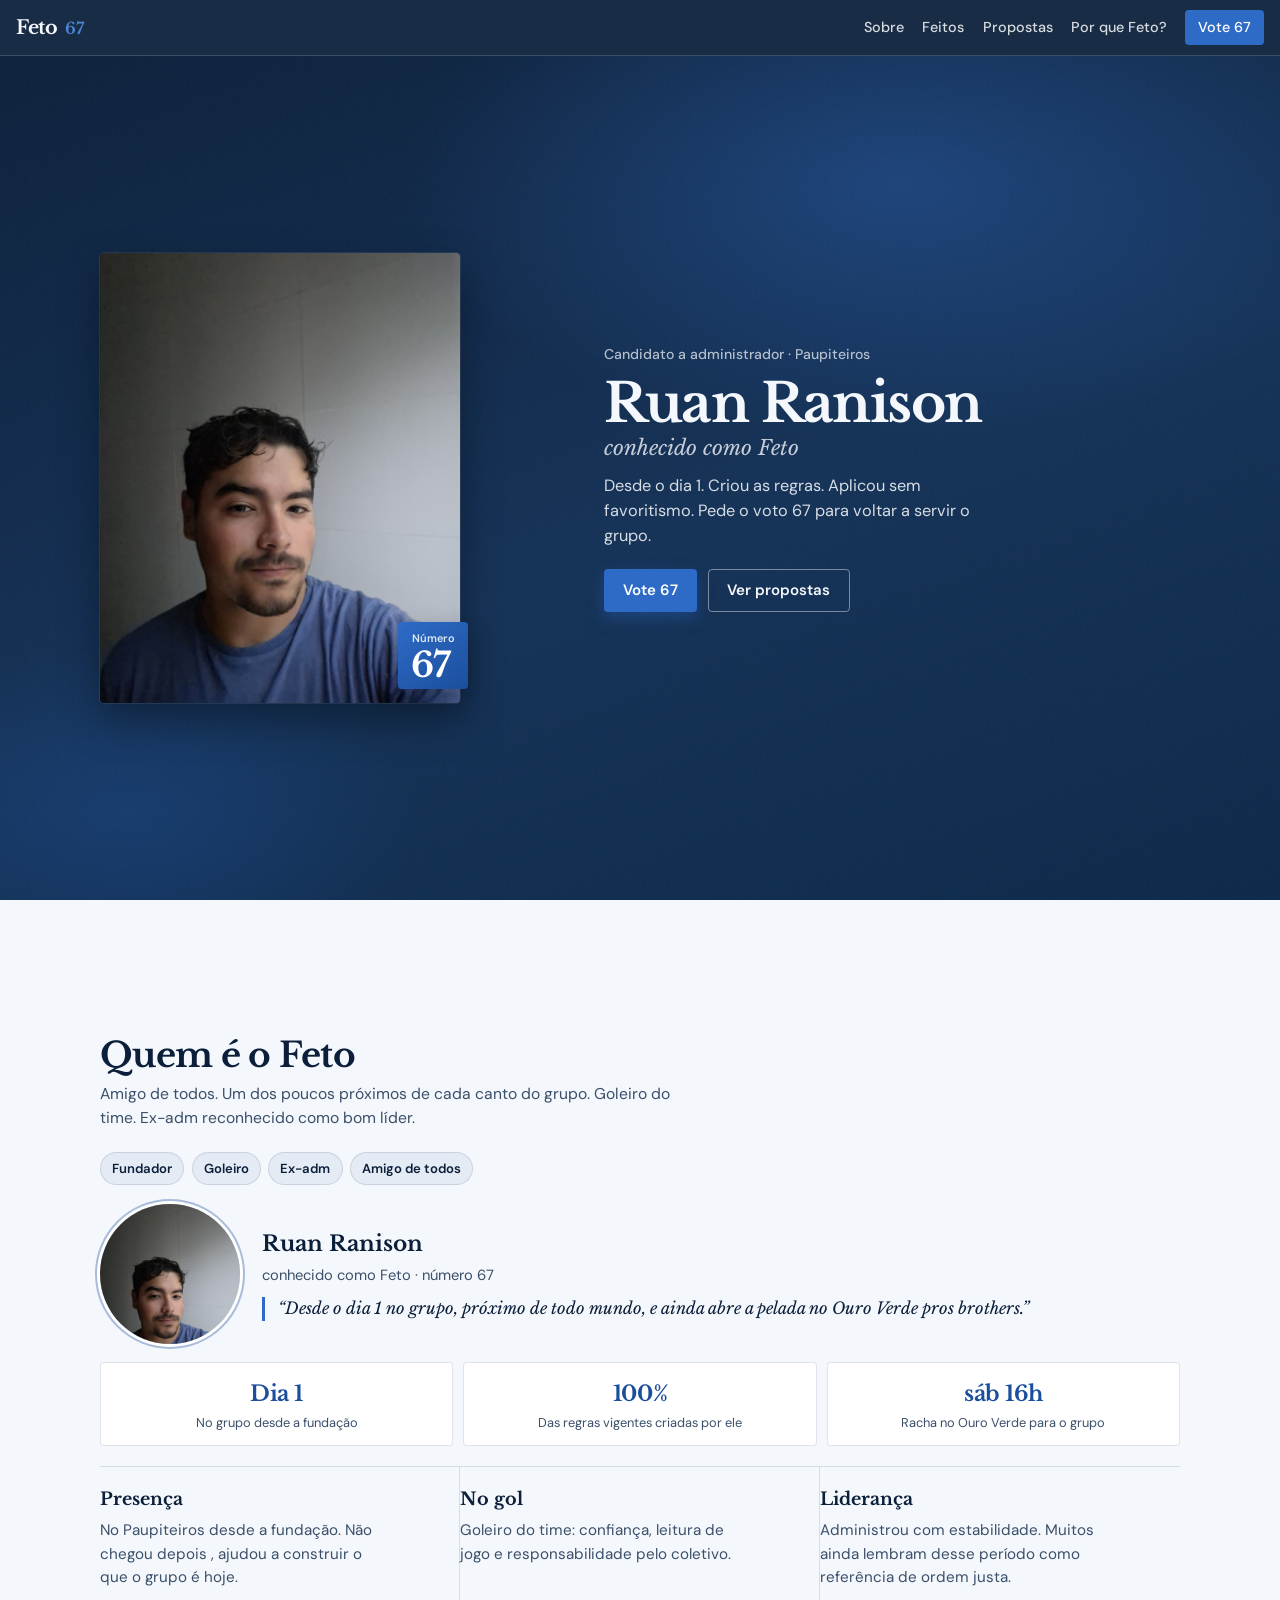
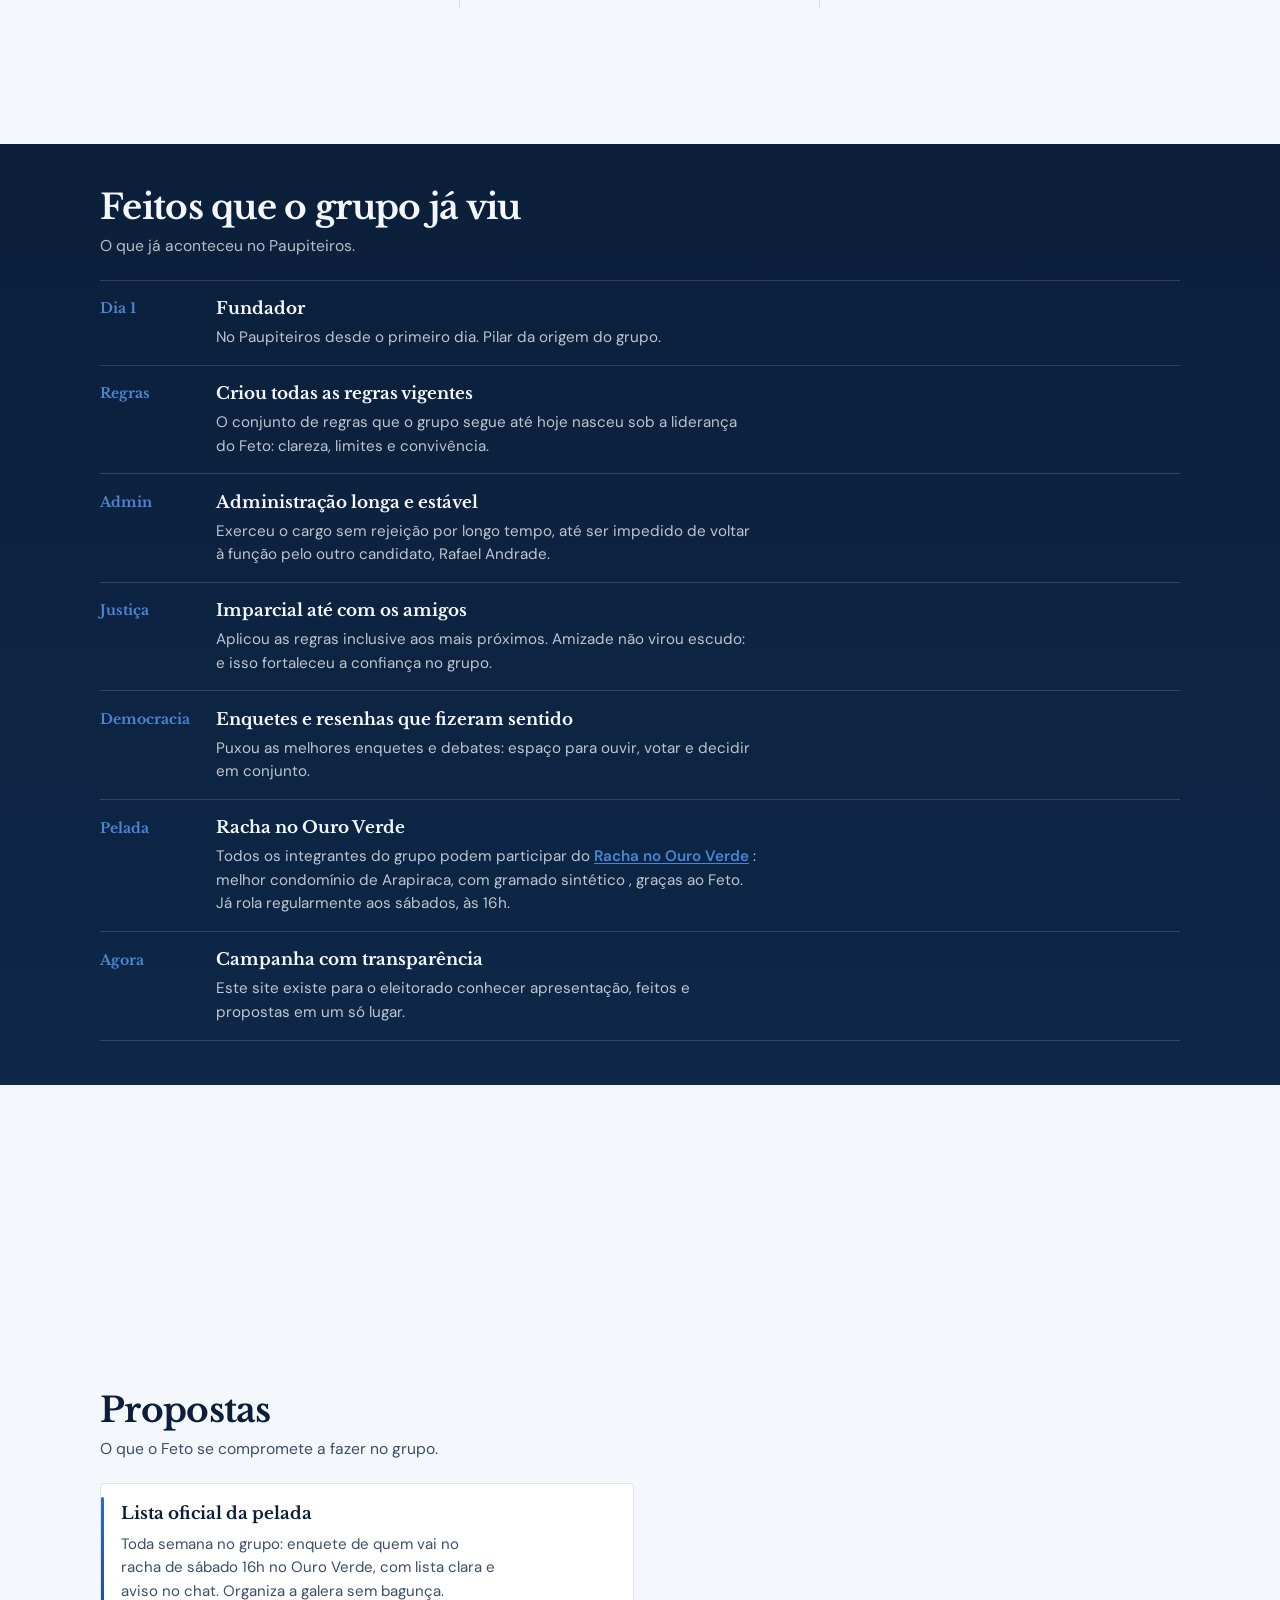
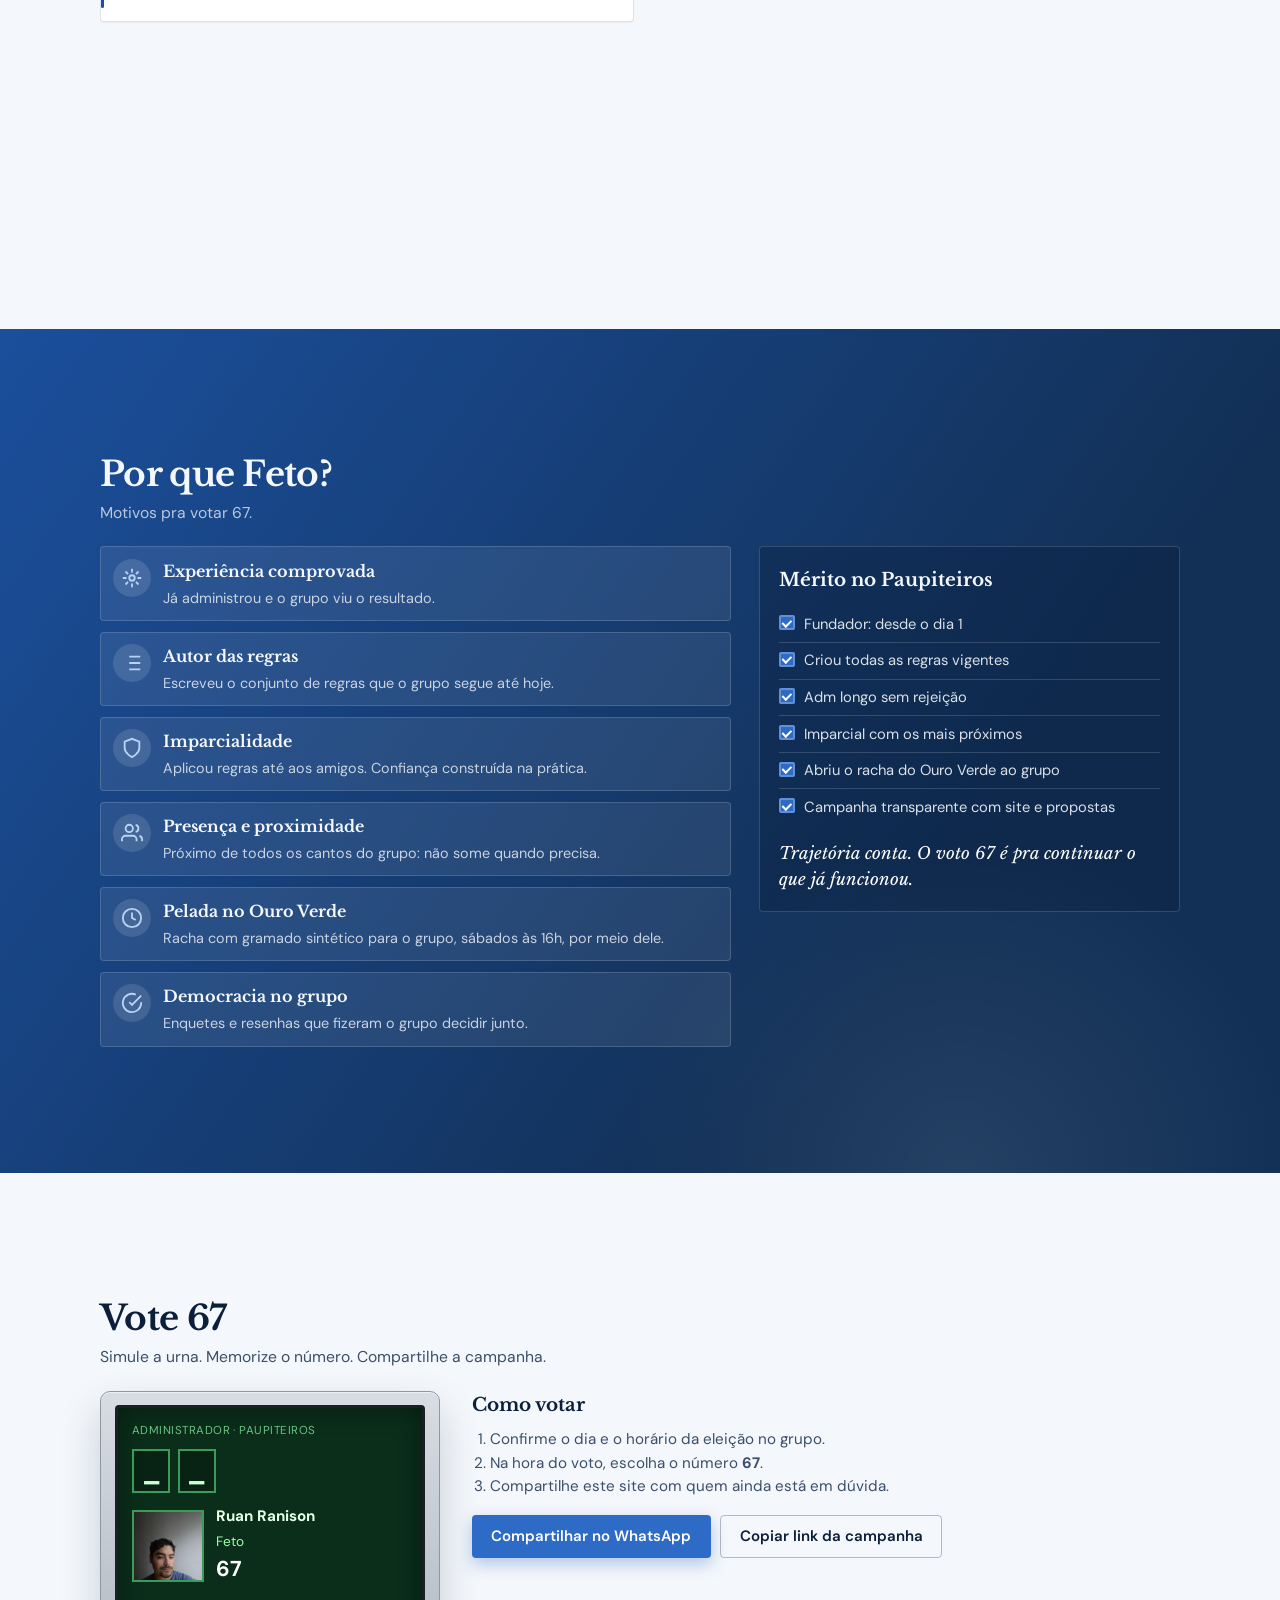
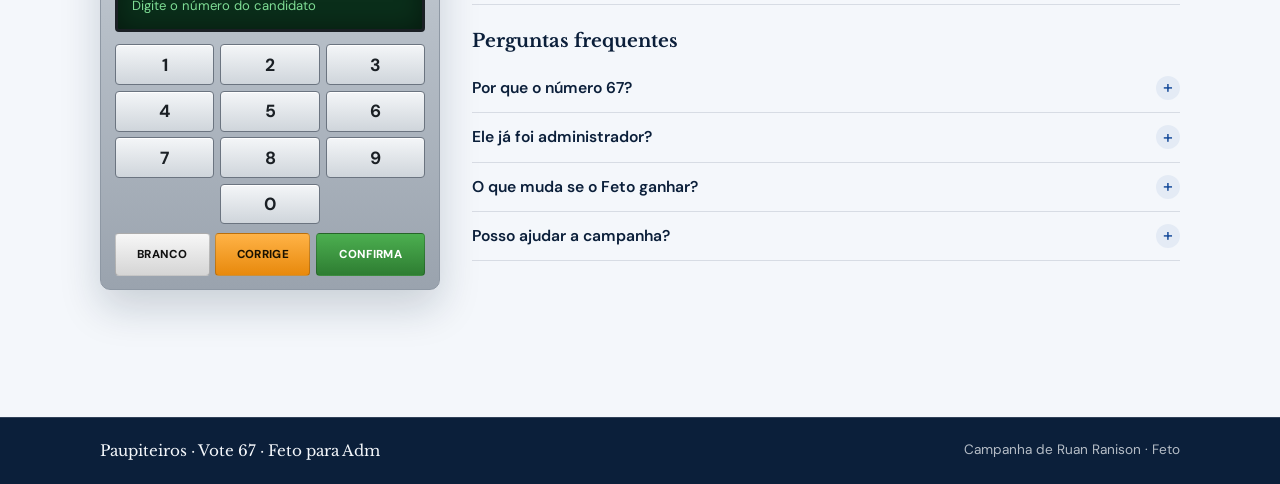
==== index.html @ e9aeea28 "refactor: 10ª proposta, copy mais humano e sem travessões Adiciona lista oficial da pelada e remove " ====
<!DOCTYPE html>
<html lang="pt-BR">
  <head>
    <meta charset="utf-8" />
    <meta name="viewport" content="width=device-width, initial-scale=1" />
    <meta name="theme-color" content="#0B1F3A" />
    <meta
      name="description"
      content="Ruan Ranison, o Feto: candidato a administrador do Paupiteiros. Número 67. Fundador, goleiro e líder imparcial."
    />
    <meta property="og:title" content="Feto 67: Para administrador do Paupiteiros" />
    <meta
      property="og:description"
      content="Desde o dia 1. Criou as regras. Aplicou com imparcialidade. Vote 67."
    />
    <meta property="og:type" content="website" />
    <meta
      property="og:url"
      content="https://ruanranison.github.io/feto-para-adm-paupiteiros-vote-67/"
    />
    <meta
      property="og:image"
      content="https://ruanranison.github.io/feto-para-adm-paupiteiros-vote-67/assets/feto.png"
    />
    <meta name="twitter:card" content="summary_large_image" />
    <title>Feto 67 · Paupiteiros</title>
    <link rel="preconnect" href="https://fonts.googleapis.com" />
    <link rel="preconnect" href="https://fonts.gstatic.com" crossorigin />
    <link
      href="https://fonts.googleapis.com/css2?family=DM+Sans:ital,opsz,wght@0,9..40,400;0,9..40,500;0,9..40,600;0,9..40,700;1,9..40,400&family=Libre+Baskerville:ital,wght@0,400;0,700;1,400&display=swap"
      rel="stylesheet"
    />
    <link rel="stylesheet" href="styles.css" />
    <link
      rel="icon"
      href="data:image/svg+xml,%3Csvg xmlns='http://www.w3.org/2000/svg' viewBox='0 0 32 32'%3E%3Crect width='32' height='32' fill='%230B1F3A'/%3E%3Ctext x='16' y='22' text-anchor='middle' fill='%23F7F9FC' font-size='14' font-family='Georgia,serif' font-weight='700'%3E67%3C/text%3E%3C/svg%3E"
    />
  </head>
  <body>
    <a class="skip" href="#conteudo">Ir ao conteúdo</a>

    <header class="nav" id="topo">
      <a class="nav__brand" href="#topo">
        <span class="nav__name">Feto</span>
        <span class="nav__num" aria-hidden="true">67</span>
      </a>
      <button
        class="nav__toggle"
        type="button"
        id="navToggle"
        aria-expanded="false"
        aria-controls="navMenu"
        aria-label="Abrir menu"
      >
        <span></span><span></span>
      </button>
      <nav class="nav__menu" id="navMenu" aria-label="Seções">
        <a href="#sobre">Sobre</a>
        <a href="#feitos">Feitos</a>
        <a href="#propostas">Propostas</a>
        <a href="#porque">Por que Feto?</a>
        <a href="#vote" class="nav__cta">Vote 67</a>
      </nav>
    </header>

    <main id="conteudo">
      <section class="hero" aria-labelledby="hero-title">
        <div class="hero__bg" aria-hidden="true"></div>
        <div class="hero__grid">
          <figure class="hero__portrait">
            <img
              src="assets/feto.png"
              alt="Retrato de Ruan Ranison, o Feto, candidato número 67"
              width="640"
              height="800"
              fetchpriority="high"
            />
            <figcaption class="hero__number" aria-label="Número eleitoral 67">
              <span class="hero__number-label">Número</span>
              <span class="hero__number-value">67</span>
            </figcaption>
          </figure>
          <div class="hero__copy">
            <p class="hero__office">Candidato a administrador · Paupiteiros</p>
            <h1 id="hero-title" class="hero__title">
              Ruan Ranison
              <span class="hero__aka">conhecido como Feto</span>
            </h1>
            <p class="hero__lead">
              Desde o dia&nbsp;1. Criou as regras. Aplicou sem favoritismo.
              Pede o voto&nbsp;67 para voltar a servir o grupo.
            </p>
            <div class="hero__actions">
              <a class="btn btn--primary" href="#vote">Vote 67</a>
              <a class="btn btn--ghost" href="#propostas">Ver propostas</a>
            </div>
          </div>
        </div>
      </section>

      <section class="section section--light" id="sobre" aria-labelledby="sobre-title">
        <div class="wrap">
          <div class="section__head">
            <h2 id="sobre-title">Quem é o Feto</h2>
            <p>
              Amigo de todos. Um dos poucos próximos de cada canto do grupo.
              Goleiro do time. Ex-adm reconhecido como bom líder.
            </p>
          </div>

          <div class="role-chips" aria-label="Papéis no grupo">
            <span>Fundador</span>
            <span>Goleiro</span>
            <span>Ex-adm</span>
            <span>Amigo de todos</span>
          </div>

          <div class="about-profile">
            <figure class="about-profile__photo">
              <img src="assets/feto.png" alt="Ruan Ranison, o Feto" width="280" height="280" loading="lazy" />
            </figure>
            <div class="about-profile__body">
              <p class="about-profile__name">Ruan Ranison</p>
              <p class="about-profile__aka">conhecido como Feto · número 67</p>
              <blockquote class="about-quote">
                “Desde o dia 1 no grupo, próximo de todo mundo, e ainda abre a pelada no Ouro Verde pros brothers.”
              </blockquote>
            </div>
          </div>

          <div class="stats" role="list">
            <div class="stats__item" role="listitem">
              <span class="stats__value">Dia 1</span>
              <span class="stats__label">No grupo desde a fundação</span>
            </div>
            <div class="stats__item" role="listitem">
              <span class="stats__value">100%</span>
              <span class="stats__label">Das regras vigentes criadas por ele</span>
            </div>
            <div class="stats__item" role="listitem">
              <span class="stats__value">sáb 16h</span>
              <span class="stats__label">Racha no Ouro Verde para o grupo</span>
            </div>
          </div>

          <div class="about-grid">
            <article class="about-block">
              <h3>Presença</h3>
              <p>
                No Paupiteiros desde a fundação. Não chegou depois , 
                ajudou a construir o que o grupo é hoje.
              </p>
            </article>
            <article class="about-block">
              <h3>No gol</h3>
              <p>
                Goleiro do time: confiança, leitura de jogo e
                responsabilidade pelo coletivo.
              </p>
            </article>
            <article class="about-block">
              <h3>Liderança</h3>
              <p>
                Administrou com estabilidade. Muitos ainda lembram desse
                período como referência de ordem justa.
              </p>
            </article>
          </div>
        </div>
      </section>

      <section class="section section--navy" id="feitos" aria-labelledby="feitos-title">
        <div class="wrap">
          <div class="section__head section__head--light">
            <h2 id="feitos-title">Feitos que o grupo já viu</h2>
            <p>O que já aconteceu no Paupiteiros.</p>
          </div>
          <ol class="timeline">
            <li>
              <time>Dia 1</time>
              <div>
                <h3>Fundador</h3>
                <p>No Paupiteiros desde o primeiro dia. Pilar da origem do grupo.</p>
              </div>
            </li>
            <li>
              <time>Regras</time>
              <div>
                <h3>Criou todas as regras vigentes</h3>
                <p>
                  O conjunto de regras que o grupo segue até hoje nasceu sob
                  a liderança do Feto: clareza, limites e convivência.
                </p>
              </div>
            </li>
            <li>
              <time>Admin</time>
              <div>
                <h3>Administração longa e estável</h3>
                <p>
                  Exerceu o cargo sem rejeição por longo tempo, até ser
                  impedido de voltar à função pelo outro candidato, Rafael Andrade.
                </p>
              </div>
            </li>
            <li>
              <time>Justiça</time>
              <div>
                <h3>Imparcial até com os amigos</h3>
                <p>
                  Aplicou as regras inclusive aos mais próximos. Amizade não
                  virou escudo: e isso fortaleceu a confiança no grupo.
                </p>
              </div>
            </li>
            <li>
              <time>Democracia</time>
              <div>
                <h3>Enquetes e resenhas que fizeram sentido</h3>
                <p>
                  Puxou as melhores enquetes e debates: espaço para ouvir,
                  votar e decidir em conjunto.
                </p>
              </div>
            </li>
            <li>
              <time>Pelada</time>
              <div>
                <h3>Racha no Ouro Verde</h3>
                <p>
                  Todos os integrantes do grupo podem participar do
                  <a href="https://share.google/5Zzvl5AetzD9p2Rod" target="_blank" rel="noopener noreferrer">Racha no Ouro Verde</a>
                 : melhor condomínio de Arapiraca, com gramado sintético , 
                  graças ao Feto. Já rola regularmente aos sábados, às 16h.
                </p>
              </div>
            </li>

            <li>
              <time>Agora</time>
              <div>
                <h3>Campanha com transparência</h3>
                <p>
                  Este site existe para o eleitorado conhecer apresentação,
                  feitos e propostas em um só lugar.
                </p>
              </div>
            </li>
          </ol>
        </div>
      </section>

      <section class="section section--light" id="propostas" aria-labelledby="propostas-title">
        <div class="wrap">
          <div class="section__head">
            <h2 id="propostas-title">Propostas</h2>
            <p>O que o Feto se compromete a fazer no grupo.</p>
          </div>
          <ul class="proposals">
<li>
              <span class="proposals__mark" aria-hidden="true"></span>
              <h3>Lista oficial da pelada</h3>
              <p>
                Toda semana no grupo: enquete de quem vai no racha de sábado 16h
                no Ouro Verde, com lista clara e aviso no chat. Organiza a galera
                sem bagunça.
              </p>
            </li>
          </ul>
        </div>
      </section>

      <section class="section section--blue" id="porque" aria-labelledby="porque-title">
        <div class="wrap">
          <div class="section__head section__head--light">
            <h2 id="porque-title">Por que Feto?</h2>
            <p>Motivos pra votar 67.</p>
          </div>

          <div class="why-layout">
            <ul class="why-reasons">
              <li>
                <span class="why-ico" aria-hidden="true">
                  <svg viewBox="0 0 24 24" width="22" height="22" fill="none" stroke="currentColor" stroke-width="2"><path d="M12 2v4M12 18v4M4.9 4.9l2.8 2.8M16.3 16.3l2.8 2.8M2 12h4M18 12h4M4.9 19.1l2.8-2.8M16.3 7.7l2.8-2.8"/><circle cx="12" cy="12" r="3"/></svg>
                </span>
                <div>
                  <h3>Experiência comprovada</h3>
                  <p>Já administrou e o grupo viu o resultado.</p>
                </div>
              </li>
              <li>
                <span class="why-ico" aria-hidden="true">
                  <svg viewBox="0 0 24 24" width="22" height="22" fill="none" stroke="currentColor" stroke-width="2"><path d="M9 5h12M9 12h12M9 19h12M4 5h.01M4 12h.01M4 19h.01"/></svg>
                </span>
                <div>
                  <h3>Autor das regras</h3>
                  <p>Escreveu o conjunto de regras que o grupo segue até hoje.</p>
                </div>
              </li>
              <li>
                <span class="why-ico" aria-hidden="true">
                  <svg viewBox="0 0 24 24" width="22" height="22" fill="none" stroke="currentColor" stroke-width="2"><path d="M12 22s8-4 8-10V5l-8-3-8 3v7c0 6 8 10 8 10z"/></svg>
                </span>
                <div>
                  <h3>Imparcialidade</h3>
                  <p>Aplicou regras até aos amigos. Confiança construída na prática.</p>
                </div>
              </li>
              <li>
                <span class="why-ico" aria-hidden="true">
                  <svg viewBox="0 0 24 24" width="22" height="22" fill="none" stroke="currentColor" stroke-width="2"><path d="M17 21v-2a4 4 0 0 0-4-4H5a4 4 0 0 0-4 4v2"/><circle cx="9" cy="7" r="4"/><path d="M23 21v-2a4 4 0 0 0-3-3.87M16 3.13a4 4 0 0 1 0 7.75"/></svg>
                </span>
                <div>
                  <h3>Presença e proximidade</h3>
                  <p>Próximo de todos os cantos do grupo: não some quando precisa.</p>
                </div>
              </li>
              <li>
                <span class="why-ico" aria-hidden="true">
                  <svg viewBox="0 0 24 24" width="22" height="22" fill="none" stroke="currentColor" stroke-width="2"><circle cx="12" cy="12" r="10"/><path d="M12 6v6l4 2"/></svg>
                </span>
                <div>
                  <h3>Pelada no Ouro Verde</h3>
                  <p>Racha com gramado sintético para o grupo, sábados às 16h, por meio dele.</p>
                </div>
              </li>
              <li>
                <span class="why-ico" aria-hidden="true">
                  <svg viewBox="0 0 24 24" width="22" height="22" fill="none" stroke="currentColor" stroke-width="2"><path d="M22 11.08V12a10 10 0 1 1-5.93-9.14"/><path d="M22 4 12 14.01l-3-3"/></svg>
                </span>
                <div>
                  <h3>Democracia no grupo</h3>
                  <p>Enquetes e resenhas que fizeram o grupo decidir junto.</p>
                </div>
              </li>
            </ul>

            <aside class="why-merit">
              <h3>Mérito no Paupiteiros</h3>
              <ul class="why-check">
                <li>Fundador: desde o dia 1</li>
                <li>Criou todas as regras vigentes</li>
                <li>Adm longo sem rejeição</li>
                <li>Imparcial com os mais próximos</li>
                <li>Abriu o racha do Ouro Verde ao grupo</li>
                <li>Campanha transparente com site e propostas</li>
              </ul>
              <p class="why-copy__close">Trajetória conta. O voto 67 é pra continuar o que já funcionou.</p>
            </aside>
          </div>
        </div>
      </section>

      <section class="section section--light" id="vote" aria-labelledby="vote-title">
        <div class="wrap">
          <div class="section__head">
            <h2 id="vote-title">Vote 67</h2>
            <p>Simule a urna. Memorize o número. Compartilhe a campanha.</p>
          </div>

          <div class="vote-layout">
            <div class="urna" role="region" aria-label="Urna eletrônica da campanha Feto 67">
              <div class="urna__screen" aria-live="polite">
                <p class="urna__cargo">Administrador · Paupiteiros</p>
                <div class="urna__digits" id="urnaDigits">
                  <span class="urna__slot" data-i="0">_</span>
                  <span class="urna__slot" data-i="1">_</span>
                </div>
                <div class="urna__candidate" id="urnaCandidate" hidden>
                  <img src="assets/feto.png" alt="" width="96" height="96" />
                  <div>
                    <p class="urna__cand-name">Ruan Ranison</p>
                    <p class="urna__cand-aka">Feto</p>
                    <p class="urna__cand-num">67</p>
                  </div>
                </div>
                <p class="urna__msg" id="urnaMsg">Digite o número do candidato</p>
              </div>
              <div class="urna__keys">
                <div class="urna__pad" id="urnaPad">
                  <button type="button" data-key="1">1</button>
                  <button type="button" data-key="2">2</button>
                  <button type="button" data-key="3">3</button>
                  <button type="button" data-key="4">4</button>
                  <button type="button" data-key="5">5</button>
                  <button type="button" data-key="6">6</button>
                  <button type="button" data-key="7">7</button>
                  <button type="button" data-key="8">8</button>
                  <button type="button" data-key="9">9</button>
                  <button type="button" data-key="0" class="urna__zero">0</button>
                </div>
                <div class="urna__actions">
                  <button type="button" class="urna__btn urna__btn--branco" id="urnaBranco">Branco</button>
                  <button type="button" class="urna__btn urna__btn--corrige" id="urnaCorrige">Corrige</button>
                  <button type="button" class="urna__btn urna__btn--confirma" id="urnaConfirma">Confirma</button>
                </div>
              </div>
            </div>

            <div class="vote-side">
              <h3>Como votar</h3>
              <ol>
                <li>Confirme o dia e o horário da eleição no grupo.</li>
                <li>Na hora do voto, escolha o número <strong>67</strong>.</li>
                <li>Compartilhe este site com quem ainda está em dúvida.</li>
              </ol>
              <div class="vote-panel__actions">
                <a class="btn btn--primary" id="shareWhatsApp" href="#" target="_blank" rel="noopener noreferrer">Compartilhar no WhatsApp</a>
                <button class="btn btn--ghost" type="button" id="copyLink">Copiar link da campanha</button>
              </div>
              <p class="vote-panel__toast" id="copyToast" role="status" aria-live="polite"></p>

              <div class="faq">
                <h3>Perguntas frequentes</h3>
                <details>
                  <summary>Por que o número 67?</summary>
                  <p>É o número oficial da campanha do Feto nesta eleição. Memorize: <strong>67</strong>.</p>
                </details>
                <details>
                  <summary>Ele já foi administrador?</summary>
                  <p>Sim. Administrou por longo tempo com boa aceitação, até ser impedido de reassumir. Agora disputa o cargo pelo voto.</p>
                </details>
                <details>
                  <summary>O que muda se o Feto ganhar?</summary>
                  <p>Regras com assiduidade, mais enquetes, presença real no grupo, imparcialidade e foco no time dos Paupiteiros.</p>
                </details>
                <details>
                  <summary>Posso ajudar a campanha?</summary>
                  <p>Sim: compartilhe o link, fale com os colegas do grupo e lembre o número <strong>67</strong> na hora do voto.</p>
                </details>
              </div>
            </div>
          </div>
        </div>
      </section>
    </main>


    <footer class="footer">
      <div class="wrap footer__inner">
        <p class="footer__brand">Paupiteiros · Vote 67 · Feto para Adm</p>
        <p class="footer__meta">Campanha de Ruan Ranison · Feto</p>
      </div>
    </footer>

    <script src="app.js"></script>
  </body>
</html>
---- styles.css ----
:root {
  --navy: #0b1f3a;
  --navy-mid: #123056;
  --blue: #1b4f9c;
  --blue-bright: #2e6bc7;
  --blue-soft: #4a86d4;
  --paper: #f4f7fb;
  --paper-muted: #e4ebf5;
  --ink: #0b1f3a;
  --ink-soft: #3a4f6a;
  --white: #ffffff;
  --line: rgba(11, 31, 58, 0.12);
  --line-light: rgba(247, 249, 252, 0.16);
  --font-display: "Libre Baskerville", Georgia, "Times New Roman", serif;
  --font-body: "DM Sans", system-ui, sans-serif;
  --wrap: min(1080px, calc(100% - 2rem));
  --radius: 4px;
  --nav-h: 3.5rem;
  --ease: cubic-bezier(0.22, 1, 0.36, 1);
}

*,
*::before,
*::after {
  box-sizing: border-box;
}

html {
  scroll-behavior: smooth;
  scroll-snap-type: y proximity;
}

@media (prefers-reduced-motion: reduce) {
  html {
    scroll-behavior: auto;
  }

  *,
  *::before,
  *::after {
    animation-duration: 0.01ms !important;
    animation-iteration-count: 1 !important;
    transition-duration: 0.01ms !important;
  }
}

body {
  margin: 0;
  font-family: var(--font-body);
  font-size: 1rem;
  line-height: 1.55;
  color: var(--ink);
  background: var(--paper);
  -webkit-font-smoothing: antialiased;
}

img {
  max-width: 100%;
  height: auto;
  display: block;
}

a {
  color: inherit;
}

.skip {
  position: absolute;
  left: -999px;
  top: 0;
  background: var(--white);
  color: var(--navy);
  padding: 0.65rem 0.9rem;
  z-index: 100;
}

.skip:focus {
  left: 0.75rem;
  top: 0.75rem;
}

.wrap {
  width: var(--wrap);
  margin-inline: auto;
}

.wrap--narrow {
  width: min(640px, calc(100% - 2rem));
}

/* Nav */
.nav {
  position: sticky;
  top: 0;
  z-index: 50;
  display: flex;
  align-items: center;
  justify-content: space-between;
  height: var(--nav-h);
  padding-inline: 1rem;
  background: rgba(11, 31, 58, 0.94);
  backdrop-filter: blur(12px);
  color: var(--paper);
  border-bottom: 1px solid var(--line-light);
}

.nav__brand {
  display: inline-flex;
  align-items: baseline;
  gap: 0.45rem;
  text-decoration: none;
  font-family: var(--font-display);
}

.nav__name {
  font-size: 1.2rem;
  font-weight: 700;
  letter-spacing: -0.02em;
}

.nav__num {
  font-size: 1rem;
  font-weight: 700;
  color: var(--blue-soft);
}

.nav__toggle {
  display: none;
  width: 2.35rem;
  height: 2.35rem;
  border: 1px solid var(--line-light);
  background: transparent;
  padding: 0;
  cursor: pointer;
  flex-direction: column;
  justify-content: center;
  align-items: center;
  gap: 5px;
}

.nav__toggle span {
  display: block;
  width: 1.05rem;
  height: 1.5px;
  background: var(--paper);
  transition: transform 0.25s var(--ease);
}

.nav.is-open .nav__toggle span:first-child {
  transform: translateY(3.25px) rotate(45deg);
}

.nav.is-open .nav__toggle span:last-child {
  transform: translateY(-3.25px) rotate(-45deg);
}

.nav__menu {
  display: flex;
  align-items: center;
  gap: 1.15rem;
}

.nav__menu a {
  text-decoration: none;
  font-size: 0.9rem;
  font-weight: 500;
  color: rgba(247, 249, 252, 0.86);
  transition: color 0.2s ease;
}

.nav__menu a:hover,
.nav__menu a:focus-visible {
  color: var(--white);
}

.nav__cta {
  padding: 0.4rem 0.8rem;
  background: var(--blue-bright);
  color: var(--white) !important;
  border-radius: var(--radius);
  transition: background 0.2s ease, transform 0.2s var(--ease);
}

.nav__cta:hover,
.nav__cta:focus-visible {
  background: var(--blue-soft);
  transform: translateY(-1px);
}

/* Hero — compact, photo first in DOM */
.hero {
  position: relative;
  display: flex;
  align-items: center;
  overflow: hidden;
  color: var(--paper);
  background: var(--navy);
  min-height: calc(100dvh - var(--nav-h));
  scroll-snap-align: start;
  scroll-margin-top: var(--nav-h);
}

.hero__bg {
  position: absolute;
  inset: 0;
  background:
    radial-gradient(ellipse 70% 55% at 70% 15%, rgba(46, 107, 199, 0.38), transparent 55%),
    radial-gradient(ellipse 45% 40% at 10% 90%, rgba(27, 79, 156, 0.35), transparent 50%),
    linear-gradient(160deg, var(--navy) 0%, var(--navy-mid) 55%, #0a2748 100%);
  pointer-events: none;
}

.hero__bg::after {
  content: "";
  position: absolute;
  inset: 0;
  opacity: 0.055;
  background-image: url("data:image/svg+xml,%3Csvg viewBox='0 0 200 200' xmlns='http://www.w3.org/2000/svg'%3E%3Cfilter id='n'%3E%3CfeTurbulence type='fractalNoise' baseFrequency='0.85' numOctaves='4' stitchTiles='stitch'/%3E%3C/filter%3E%3Crect width='100%25' height='100%25' filter='url(%23n)'/%3E%3C/svg%3E");
  background-size: 160px;
}

.hero__grid {
  position: relative;
  z-index: 1;
  width: var(--wrap);
  margin: 0 auto;
  display: grid;
  grid-template-columns: minmax(0, 0.9fr) minmax(0, 1.1fr);
  gap: 1.5rem 2rem;
  align-items: center;
  padding: 1rem 0;
}

.hero__office {
  margin: 0 0 0.55rem;
  font-size: 0.88rem;
  font-weight: 500;
  color: rgba(247, 249, 252, 0.7);
}

.hero__title {
  margin: 0;
  font-family: var(--font-display);
  font-size: clamp(2.1rem, 4.5vw, 3.35rem);
  font-weight: 700;
  line-height: 1.08;
  letter-spacing: -0.03em;
}

.hero__aka {
  display: block;
  margin-top: 0.25rem;
  font-size: clamp(1.05rem, 2vw, 1.3rem);
  font-weight: 400;
  font-style: italic;
  letter-spacing: 0;
  color: rgba(247, 249, 252, 0.78);
}

.hero__lead {
  margin: 0.85rem 0 0;
  max-width: 34ch;
  font-size: 1.02rem;
  line-height: 1.55;
  color: rgba(247, 249, 252, 0.86);
}

.hero__actions {
  display: flex;
  flex-wrap: wrap;
  gap: 0.65rem;
  margin-top: 1.25rem;
}

.hero__portrait {
  margin: 0;
  position: relative;
  width: 100%;
  max-width: 360px;
  justify-self: start;
}

.hero__portrait img {
  width: 100%;
  aspect-ratio: 4 / 5;
  object-fit: cover;
  object-position: center 16%;
  border-radius: var(--radius);
  box-shadow:
    0 0 0 1px rgba(255, 255, 255, 0.08),
    0 18px 40px rgba(0, 0, 0, 0.35);
  animation: heroIn 0.7s var(--ease) both;
}

.hero__number {
  position: absolute;
  right: -0.5rem;
  bottom: 0.85rem;
  display: flex;
  flex-direction: column;
  padding: 0.55rem 0.85rem 0.45rem;
  background: linear-gradient(145deg, var(--blue-bright), var(--blue));
  color: var(--white);
  border-radius: var(--radius);
  box-shadow: 0 10px 24px rgba(0, 0, 0, 0.28);
  animation: heroIn 0.8s 0.1s var(--ease) both;
}

.hero__number-label {
  font-size: 0.68rem;
  font-weight: 600;
  opacity: 0.85;
  letter-spacing: 0.02em;
}

.hero__number-value {
  font-family: var(--font-display);
  font-size: 2.15rem;
  font-weight: 700;
  line-height: 1;
  letter-spacing: -0.04em;
}

.hero__copy {
  animation: heroIn 0.7s 0.05s var(--ease) both;
}

@keyframes heroIn {
  from {
    opacity: 0;
    transform: translateY(12px);
  }
  to {
    opacity: 1;
    transform: translateY(0);
  }
}

/* Buttons */
.btn {
  display: inline-flex;
  align-items: center;
  justify-content: center;
  min-height: 2.55rem;
  padding: 0.55rem 1.15rem;
  border-radius: var(--radius);
  font-family: var(--font-body);
  font-size: 0.94rem;
  font-weight: 600;
  text-decoration: none;
  border: 1px solid transparent;
  cursor: pointer;
  transition:
    background 0.2s ease,
    color 0.2s ease,
    border-color 0.2s ease,
    transform 0.2s var(--ease),
    box-shadow 0.2s ease;
}

.btn:focus-visible {
  outline: 2px solid var(--blue-soft);
  outline-offset: 3px;
}

.btn--primary {
  background: var(--blue-bright);
  color: var(--white);
  box-shadow: 0 6px 16px rgba(46, 107, 199, 0.35);
}

.btn--primary:hover {
  background: var(--blue-soft);
  transform: translateY(-1px);
}

.btn--ghost {
  background: transparent;
  color: inherit;
  border-color: rgba(247, 249, 252, 0.45);
}

.btn--ghost:hover {
  background: rgba(255, 255, 255, 0.08);
  border-color: rgba(247, 249, 252, 0.7);
}

.section--light .btn--ghost {
  border-color: rgba(11, 31, 58, 0.28);
  color: var(--navy);
}

.section--light .btn--ghost:hover {
  background: var(--paper-muted);
}

/* Sections — tighter rhythm */
.section {
  display: flex;
  flex-direction: column;
  justify-content: center;
  padding: clamp(1.75rem, 3.5vw, 2.75rem) 0;
  min-height: calc(100dvh - var(--nav-h));
  scroll-snap-align: start;
  scroll-margin-top: var(--nav-h);
}

.section--light {
  background: var(--paper);
  color: var(--ink);
}

.section--navy {
  background: linear-gradient(180deg, var(--navy) 0%, #0e2748 100%);
  color: var(--paper);
}

.section--blue {
  position: relative;
  background: linear-gradient(125deg, var(--blue) 0%, var(--navy-mid) 72%);
  color: var(--paper);
  overflow: hidden;
}

.section--blue::before {
  content: "";
  position: absolute;
  inset: auto -10% -40% 40%;
  height: 80%;
  background: radial-gradient(circle, rgba(255, 255, 255, 0.08), transparent 60%);
  pointer-events: none;
}

.section__head {
  max-width: 36rem;
  margin-bottom: 1.35rem;
}

.section__head h2 {
  margin: 0 0 0.4rem;
  font-family: var(--font-display);
  font-size: clamp(1.55rem, 3vw, 2.15rem);
  font-weight: 700;
  line-height: 1.15;
  letter-spacing: -0.02em;
}

.section__head p {
  margin: 0;
  color: var(--ink-soft);
  font-size: 0.98rem;
}

.section__head--light p {
  color: rgba(247, 249, 252, 0.72);
}

/* About */
.about-grid {
  display: grid;
  grid-template-columns: repeat(3, 1fr);
  gap: 0;
  border-top: 1px solid var(--line);
}

.about-block {
  padding: 1.15rem 1.15rem 1.15rem 0;
  border-right: 1px solid var(--line);
  transition: background 0.2s ease;
}

.about-block:last-child {
  border-right: 0;
  padding-right: 0;
}

.about-block h3 {
  margin: 0 0 0.4rem;
  font-family: var(--font-display);
  font-size: 1.1rem;
  font-weight: 700;
}

.about-block p {
  margin: 0;
  color: var(--ink-soft);
  font-size: 0.95rem;
  max-width: 28ch;
}

/* Timeline */
.timeline {
  list-style: none;
  margin: 0;
  padding: 0;
}

.timeline li {
  display: grid;
  grid-template-columns: 6.25rem 1fr;
  gap: 1rem;
  padding: 0.95rem 0;
  border-top: 1px solid var(--line-light);
  transition: background 0.2s ease;
}

.timeline li:last-child {
  border-bottom: 1px solid var(--line-light);
}

.timeline li:hover {
  background: rgba(255, 255, 255, 0.03);
}

.timeline time {
  font-family: var(--font-display);
  font-size: 0.88rem;
  font-weight: 700;
  color: var(--blue-soft);
  padding-top: 0.15rem;
}

.timeline h3 {
  margin: 0 0 0.25rem;
  font-family: var(--font-display);
  font-size: 1.05rem;
  font-weight: 700;
}

.timeline p {
  margin: 0;
  max-width: 54ch;
  font-size: 0.95rem;
  color: rgba(247, 249, 252, 0.76);
}

.timeline a {
  color: var(--blue-soft);
  font-weight: 600;
  text-decoration: underline;
  text-underline-offset: 0.15em;
}

.timeline a:hover,
.timeline a:focus-visible {
  color: #7eb0ef;
}

/* Proposals */
.proposals {
  list-style: none;
  margin: 0;
  padding: 0;
  display: grid;
  grid-template-columns: repeat(2, 1fr);
  gap: 0.75rem;
}

.proposals li {
  position: relative;
  padding: 1.1rem 1.15rem 1.15rem 1.25rem;
  background: var(--white);
  border: 1px solid var(--line);
  border-radius: var(--radius);
  box-shadow: 0 1px 0 rgba(11, 31, 58, 0.04);
  transition:
    transform 0.25s var(--ease),
    box-shadow 0.25s var(--ease),
    border-color 0.2s ease;
}

.proposals li:hover {
  transform: translateY(-2px);
  border-color: rgba(46, 107, 199, 0.35);
  box-shadow: 0 12px 28px rgba(11, 31, 58, 0.08);
}

.proposals__mark {
  position: absolute;
  left: 0;
  top: 0.85rem;
  bottom: 0.85rem;
  width: 3px;
  border-radius: 2px;
  background: linear-gradient(180deg, var(--blue-bright), var(--blue));
}

.proposals h3 {
  margin: 0 0 0.35rem;
  font-family: var(--font-display);
  font-size: 1.05rem;
  font-weight: 700;
}

.proposals p {
  margin: 0;
  color: var(--ink-soft);
  font-size: 0.94rem;
  max-width: 38ch;
}

/* Why */
.why-copy {
  position: relative;
  z-index: 1;
}

.why-copy p {
  margin: 0 0 0.9rem;
  font-size: 1.05rem;
  line-height: 1.6;
  color: rgba(247, 249, 252, 0.9);
}

.why-copy__close {
  margin-top: 1.15rem !important;
  margin-bottom: 0 !important;
  font-family: var(--font-display);
  font-size: 1.2rem !important;
  font-style: italic;
  font-weight: 400;
}

/* Vote */
.vote-panel {
  display: grid;
  grid-template-columns: 0.75fr 1.25fr;
  gap: 0;
  margin-bottom: 1.75rem;
  border: 1px solid var(--line);
  border-radius: var(--radius);
  overflow: hidden;
  background: var(--white);
  box-shadow: 0 10px 30px rgba(11, 31, 58, 0.06);
}

.vote-panel__num {
  display: flex;
  flex-direction: column;
  justify-content: center;
  align-items: center;
  text-align: center;
  padding: 1.75rem 1.25rem;
  background:
    radial-gradient(circle at 50% 20%, rgba(46, 107, 199, 0.45), transparent 55%),
    var(--navy);
  color: var(--paper);
}

.vote-panel__num p {
  margin: 0;
  font-size: 0.88rem;
  font-weight: 500;
  opacity: 0.8;
}

.vote-panel__big {
  font-family: var(--font-display) !important;
  font-size: clamp(3.75rem, 10vw, 5.25rem) !important;
  font-weight: 700 !important;
  line-height: 1 !important;
  letter-spacing: -0.04em;
  opacity: 1 !important;
  margin: 0.2rem 0 0.35rem !important;
  color: var(--white);
}

.vote-panel__steps {
  padding: 1.35rem 1.5rem 1.5rem;
}

.vote-panel__steps h3 {
  margin: 0 0 0.65rem;
  font-family: var(--font-display);
  font-size: 1.15rem;
}

.vote-panel__steps ol {
  margin: 0 0 1.1rem;
  padding-left: 1.15rem;
  color: var(--ink-soft);
  font-size: 0.95rem;
}

.vote-panel__steps li {
  margin-bottom: 0.3rem;
}

.vote-panel__actions {
  display: flex;
  flex-wrap: wrap;
  gap: 0.6rem;
}

.vote-panel__toast {
  min-height: 1.25em;
  margin: 0.65rem 0 0;
  font-size: 0.88rem;
  color: var(--blue);
  font-weight: 600;
}

.faq {
  border-top: 1px solid var(--line);
  padding-top: 1.35rem;
}

.faq h3 {
  margin: 0 0 0.65rem;
  font-family: var(--font-display);
  font-size: 1.15rem;
}

.faq details {
  border-bottom: 1px solid var(--line);
  padding: 0.75rem 0;
}

.faq summary {
  cursor: pointer;
  font-weight: 600;
  font-size: 0.98rem;
  list-style: none;
  display: flex;
  justify-content: space-between;
  gap: 1rem;
  align-items: center;
}

.faq summary::-webkit-details-marker {
  display: none;
}

.faq summary::after {
  content: "+";
  flex-shrink: 0;
  width: 1.5rem;
  height: 1.5rem;
  display: grid;
  place-items: center;
  border-radius: 50%;
  background: var(--paper-muted);
  color: var(--blue);
  font-weight: 500;
  font-size: 1.1rem;
  line-height: 1;
  transition: background 0.2s ease, transform 0.25s var(--ease);
}

.faq details[open] summary::after {
  content: "–";
  background: rgba(46, 107, 199, 0.12);
  transform: rotate(180deg);
}

.faq details p {
  margin: 0.55rem 0 0.15rem;
  color: var(--ink-soft);
  font-size: 0.94rem;
  max-width: 52ch;
}

/* Footer */
.footer {
  background: var(--navy);
  color: rgba(247, 249, 252, 0.72);
  padding: 1.35rem 0;
  border-top: 1px solid var(--line-light);
}

.footer__inner {
  display: flex;
  flex-wrap: wrap;
  justify-content: space-between;
  gap: 0.5rem 1.25rem;
}

.footer__brand {
  margin: 0;
  font-family: var(--font-display);
  font-size: 0.95rem;
  color: var(--paper);
}

.footer__meta {
  margin: 0;
  font-size: 0.85rem;
}


/* About enriched */
.role-chips {
  display: flex;
  flex-wrap: wrap;
  gap: 0.45rem;
  margin: 0 0 1.15rem;
}

.role-chips span {
  padding: 0.35rem 0.7rem;
  font-size: 0.82rem;
  font-weight: 600;
  color: var(--navy);
  background: var(--paper-muted);
  border: 1px solid var(--line);
  border-radius: 999px;
}

.about-profile {
  display: grid;
  grid-template-columns: 140px 1fr;
  gap: 1.15rem 1.35rem;
  align-items: center;
  margin-bottom: 1.15rem;
}

.about-profile__photo {
  margin: 0;
}

.about-profile__photo img {
  width: 140px;
  height: 140px;
  object-fit: cover;
  object-position: center 18%;
  border-radius: 50%;
  box-shadow: 0 0 0 3px var(--white), 0 0 0 5px rgba(27, 79, 156, 0.35);
}

.about-profile__name {
  margin: 0;
  font-family: var(--font-display);
  font-size: 1.35rem;
  font-weight: 700;
}

.about-profile__aka {
  margin: 0.2rem 0 0.65rem;
  color: var(--ink-soft);
  font-size: 0.92rem;
}

.about-quote {
  margin: 0;
  padding-left: 0.85rem;
  border-left: 3px solid var(--blue-bright);
  font-family: var(--font-display);
  font-size: 1.02rem;
  font-style: italic;
  line-height: 1.45;
  color: var(--navy);
}

.stats {
  display: grid;
  grid-template-columns: repeat(3, 1fr);
  gap: 0.65rem;
  margin-bottom: 1.25rem;
}

.stats__item {
  padding: 0.85rem 0.9rem;
  background: var(--white);
  border: 1px solid var(--line);
  border-radius: var(--radius);
  text-align: center;
}

.stats__value {
  display: block;
  font-family: var(--font-display);
  font-size: 1.35rem;
  font-weight: 700;
  color: var(--blue);
  letter-spacing: -0.02em;
}

.stats__label {
  display: block;
  margin-top: 0.25rem;
  font-size: 0.8rem;
  color: var(--ink-soft);
  line-height: 1.35;
}

/* Why enriched */
.why-layout {
  display: grid;
  grid-template-columns: 1.2fr 0.8fr;
  gap: 1.25rem 1.75rem;
  align-items: start;
}

.why-reasons {
  list-style: none;
  margin: 0;
  padding: 0;
  display: grid;
  gap: 0.65rem;
}

.why-reasons li {
  display: grid;
  grid-template-columns: 2.4rem 1fr;
  gap: 0.75rem;
  align-items: start;
  padding: 0.7rem 0.75rem;
  background: rgba(255, 255, 255, 0.08);
  border: 1px solid var(--line-light);
  border-radius: var(--radius);
}

.why-ico {
  display: grid;
  place-items: center;
  width: 2.4rem;
  height: 2.4rem;
  border-radius: 50%;
  background: rgba(255, 255, 255, 0.12);
  color: #b8d4f5;
}

.why-reasons h3 {
  margin: 0 0 0.2rem;
  font-family: var(--font-display);
  font-size: 1rem;
  font-weight: 700;
}

.why-reasons p {
  margin: 0;
  font-size: 0.9rem;
  color: rgba(247, 249, 252, 0.78);
}

.why-merit {
  padding: 1.15rem 1.2rem;
  background: rgba(11, 31, 58, 0.35);
  border: 1px solid var(--line-light);
  border-radius: var(--radius);
}

.why-merit h3 {
  margin: 0 0 0.75rem;
  font-family: var(--font-display);
  font-size: 1.15rem;
}

.why-check {
  list-style: none;
  margin: 0 0 1rem;
  padding: 0;
}

.why-check li {
  position: relative;
  padding: 0.4rem 0 0.4rem 1.55rem;
  font-size: 0.92rem;
  border-bottom: 1px solid var(--line-light);
  color: rgba(247, 249, 252, 0.88);
}

.why-check li:last-child {
  border-bottom: 0;
}

.why-check li::before {
  content: "";
  position: absolute;
  left: 0;
  top: 0.55rem;
  width: 0.95rem;
  height: 0.95rem;
  border-radius: 2px;
  background: var(--blue-bright);
  box-shadow: inset 0 0 0 2px rgba(255, 255, 255, 0.25);
}

.why-check li::after {
  content: "";
  position: absolute;
  left: 0.28rem;
  top: 0.72rem;
  width: 0.35rem;
  height: 0.55rem;
  border: solid #fff;
  border-width: 0 2px 2px 0;
  transform: rotate(45deg);
}

.why-merit .why-copy__close {
  margin: 0.85rem 0 0 !important;
  font-size: 1.05rem !important;
  color: #fff;
}

/* Vote layout + urn */
.vote-layout {
  display: grid;
  grid-template-columns: minmax(260px, 340px) 1fr;
  gap: 1.5rem 2rem;
  align-items: start;
}

.urna {
  background: linear-gradient(180deg, #d8dde3 0%, #b8c0c9 45%, #9aa3ae 100%);
  border-radius: 10px;
  padding: 0.85rem;
  box-shadow:
    0 1px 0 rgba(255, 255, 255, 0.55) inset,
    0 18px 40px rgba(11, 31, 58, 0.18);
  border: 1px solid #8e98a4;
}

.urna__screen {
  min-height: 210px;
  padding: 0.85rem 0.9rem;
  margin-bottom: 0.75rem;
  background: #0a2e1a;
  color: #9dffb0;
  border-radius: 4px;
  border: 3px solid #1a1f24;
  box-shadow: inset 0 0 24px rgba(0, 0, 0, 0.45);
  font-family: "DM Sans", ui-monospace, monospace;
}

.urna__cargo {
  margin: 0 0 0.55rem;
  font-size: 0.72rem;
  letter-spacing: 0.04em;
  text-transform: uppercase;
  opacity: 0.85;
  color: #7edc94;
}

.urna__digits {
  display: flex;
  gap: 0.45rem;
  margin-bottom: 0.75rem;
}

.urna__slot {
  display: grid;
  place-items: center;
  width: 2.4rem;
  height: 2.8rem;
  border: 2px solid #3d9a58;
  background: rgba(0, 0, 0, 0.25);
  font-size: 1.65rem;
  font-weight: 700;
  color: #c8ffd4;
}

.urna__candidate {
  display: flex;
  gap: 0.75rem;
  align-items: center;
  margin-bottom: 0.55rem;
}

.urna__candidate img {
  width: 72px;
  height: 72px;
  object-fit: cover;
  object-position: center 18%;
  border: 2px solid #3d9a58;
  background: #062214;
}

.urna__cand-name {
  margin: 0;
  font-size: 0.95rem;
  font-weight: 700;
  color: #e8ffe9;
}

.urna__cand-aka {
  margin: 0.1rem 0;
  font-size: 0.85rem;
  color: #9dffb0;
}

.urna__cand-num {
  margin: 0;
  font-size: 1.35rem;
  font-weight: 700;
  color: #fff;
}

.urna__msg {
  margin: 0.35rem 0 0;
  font-size: 0.82rem;
  color: #7edc94;
  min-height: 1.2em;
}

.urna__msg.is-ok {
  color: #c8ffd4;
  font-weight: 700;
}

.urna__keys {
  display: grid;
  gap: 0.55rem;
}

.urna__pad {
  display: grid;
  grid-template-columns: repeat(3, 1fr);
  gap: 0.35rem;
}

.urna__pad button {
  min-height: 2.55rem;
  border: 1px solid #6b7480;
  border-radius: 4px;
  background: linear-gradient(180deg, #f4f6f8, #cfd5db);
  font-family: var(--font-body);
  font-size: 1.1rem;
  font-weight: 700;
  color: #1a1f24;
  cursor: pointer;
  box-shadow: 0 1px 0 #fff inset;
}

.urna__pad button:active {
  transform: translateY(1px);
  background: #c5cbd2;
}

.urna__zero {
  grid-column: 2;
}

.urna__actions {
  display: grid;
  grid-template-columns: 1fr 1fr 1.15fr;
  gap: 0.35rem;
}

.urna__btn {
  min-height: 2.65rem;
  border: 1px solid rgba(0, 0, 0, 0.2);
  border-radius: 4px;
  font-family: var(--font-body);
  font-size: 0.72rem;
  font-weight: 800;
  letter-spacing: 0.03em;
  text-transform: uppercase;
  cursor: pointer;
  color: #111;
}

.urna__btn--branco {
  background: linear-gradient(180deg, #f7f7f7, #d5d5d5);
}

.urna__btn--corrige {
  background: linear-gradient(180deg, #ffb347, #e8890c);
  color: #1a1200;
}

.urna__btn--confirma {
  background: linear-gradient(180deg, #4caf50, #2e7d32);
  color: #fff;
}

.vote-side h3 {
  margin: 0 0 0.55rem;
  font-family: var(--font-display);
  font-size: 1.15rem;
}

.vote-side ol {
  margin: 0 0 1rem;
  padding-left: 1.15rem;
  color: var(--ink-soft);
  font-size: 0.95rem;
}

.vote-side .faq {
  margin-top: 1.15rem;
}


/* Mobile */
@media (max-width: 860px) {
  .nav__toggle {
    display: inline-flex;
  }

  .nav__menu {
    position: fixed;
    inset: var(--nav-h) 0 auto 0;
    display: none;
    flex-direction: column;
    align-items: stretch;
    gap: 0;
    padding: 0.35rem 0 0.85rem;
    background: rgba(11, 31, 58, 0.98);
    border-bottom: 1px solid var(--line-light);
  }

  .nav.is-open .nav__menu {
    display: flex;
  }

  .nav__menu a {
    padding: 0.75rem 1rem;
  }

  .nav__cta {
    margin: 0.35rem 1rem 0;
    text-align: center;
  }

  .hero__grid {
    grid-template-columns: 1fr;
    gap: 1rem;
    padding: 0.85rem 0 1.35rem;
  }

  .hero__portrait {
    max-width: none;
    width: min(100%, 320px);
    justify-self: center;
  }

  .hero__portrait img {
    aspect-ratio: 1 / 1;
    max-height: 42vh;
  }

  .hero__number {
    right: 0.5rem;
    bottom: 0.5rem;
  }

  .hero__number-value {
    font-size: 1.85rem;
  }

  .hero__copy {
    text-align: left;
  }

  .about-grid {
    grid-template-columns: 1fr;
  }

  .about-block {
    border-right: 0;
    border-bottom: 1px solid var(--line);
    padding: 1rem 0;
  }

  .about-block:last-child {
    border-bottom: 0;
  }

  .timeline li {
    grid-template-columns: 1fr;
    gap: 0.2rem;
    padding: 0.8rem 0;
  }

  .proposals {
    grid-template-columns: 1fr;
    gap: 0.6rem;
  }

  .vote-panel {
    grid-template-columns: 1fr;
  }

  .vote-panel__steps {
    padding: 1.15rem;
  }

  .about-profile {
    grid-template-columns: 1fr;
    justify-items: center;
    text-align: center;
  }

  .about-quote {
    text-align: left;
  }

  .stats {
    grid-template-columns: 1fr;
  }

  .why-layout {
    grid-template-columns: 1fr;
  }

  .vote-layout {
    grid-template-columns: 1fr;
  }

  .urna {
    max-width: 340px;
    margin-inline: auto;
  }
}

@media (max-width: 480px) {
  .hero__actions {
    flex-direction: column;
    align-items: stretch;
  }

  .btn {
    width: 100%;
  }

  .vote-panel__actions {
    flex-direction: column;
  }

  .hero__portrait {
    width: 100%;
  }
}
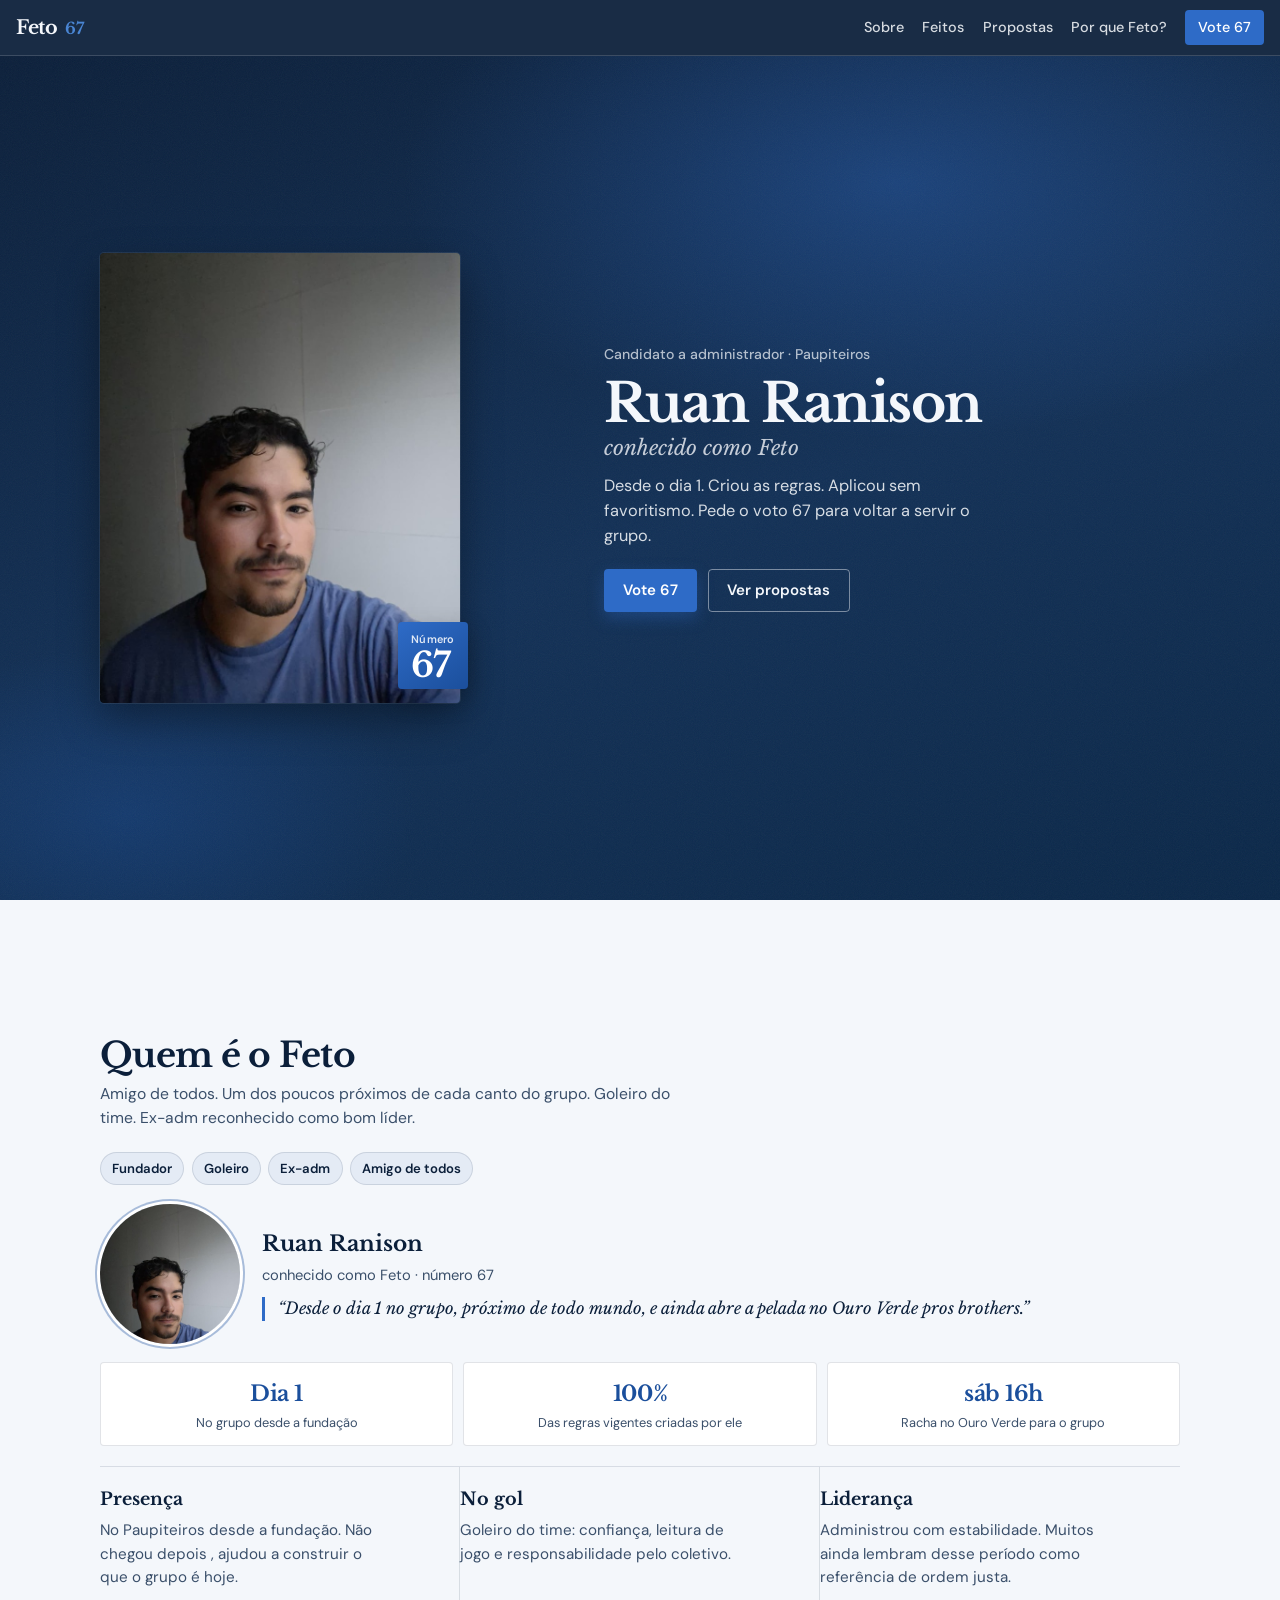
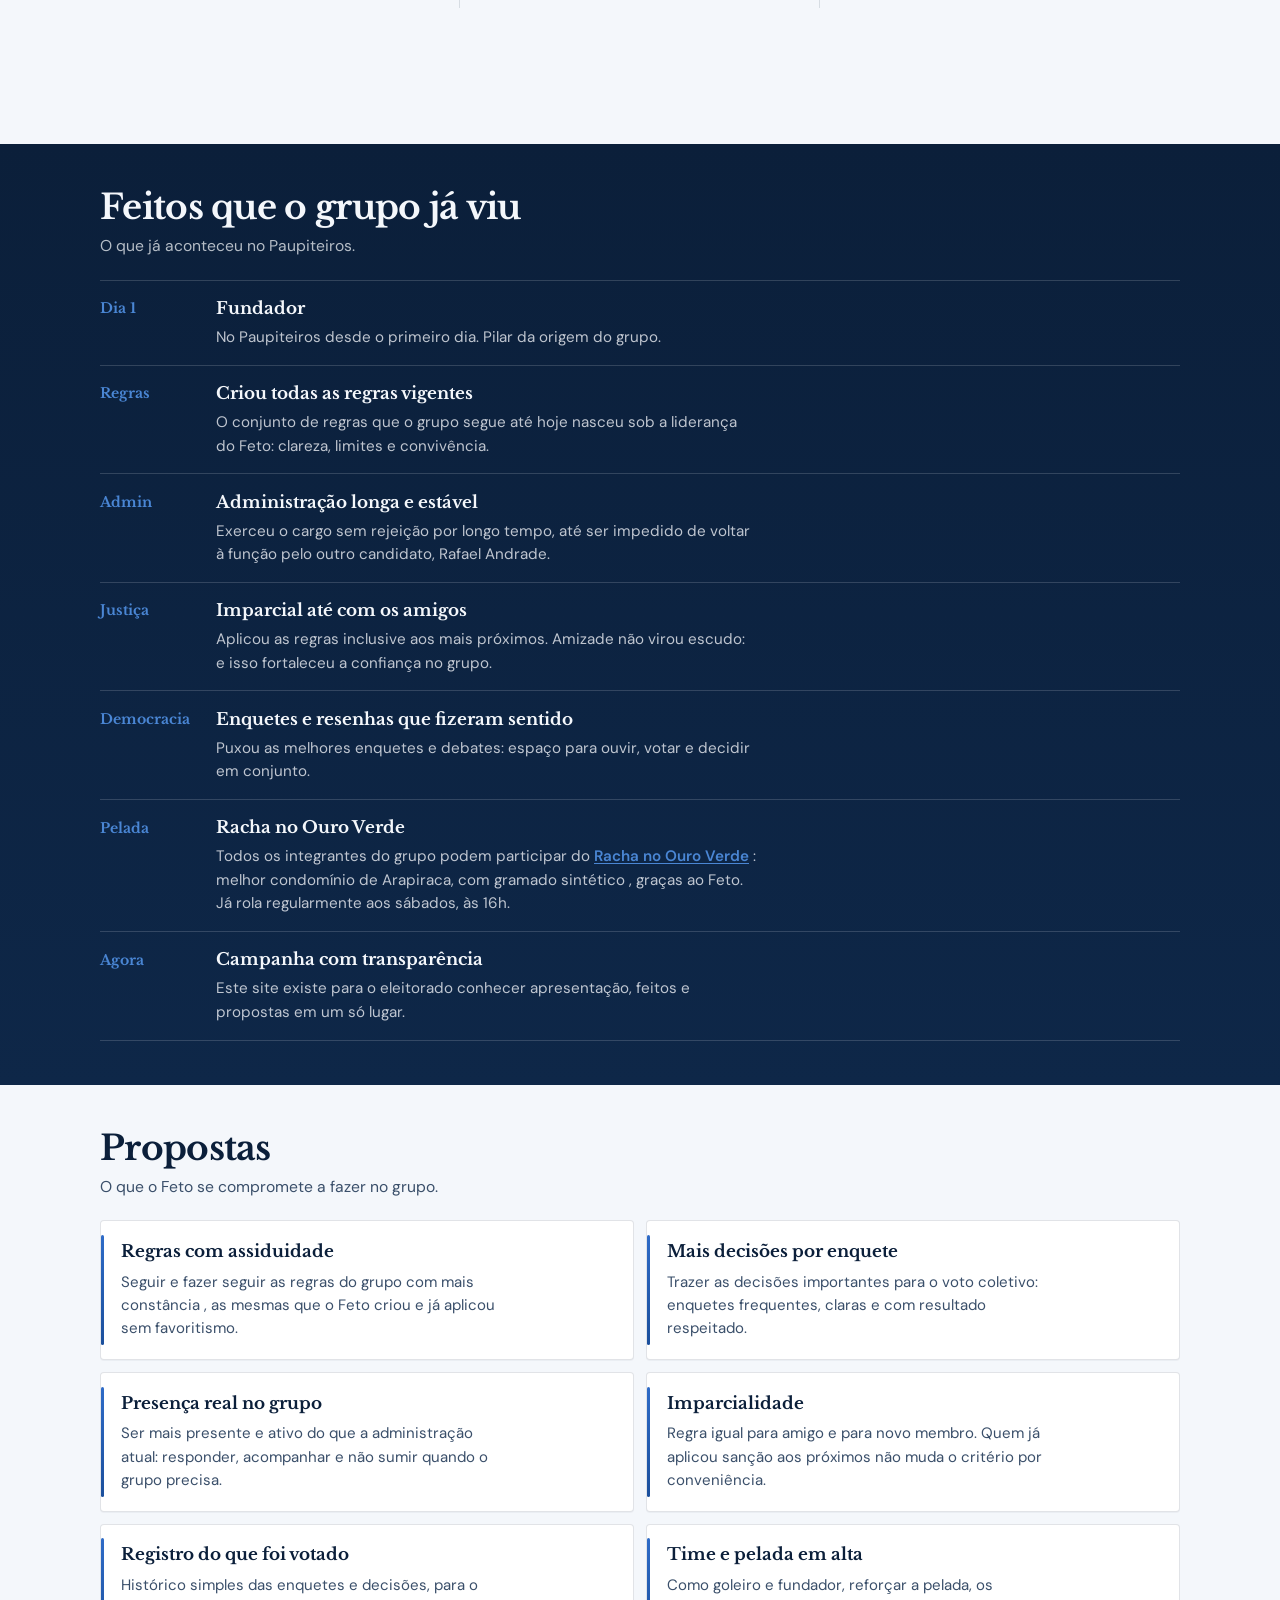
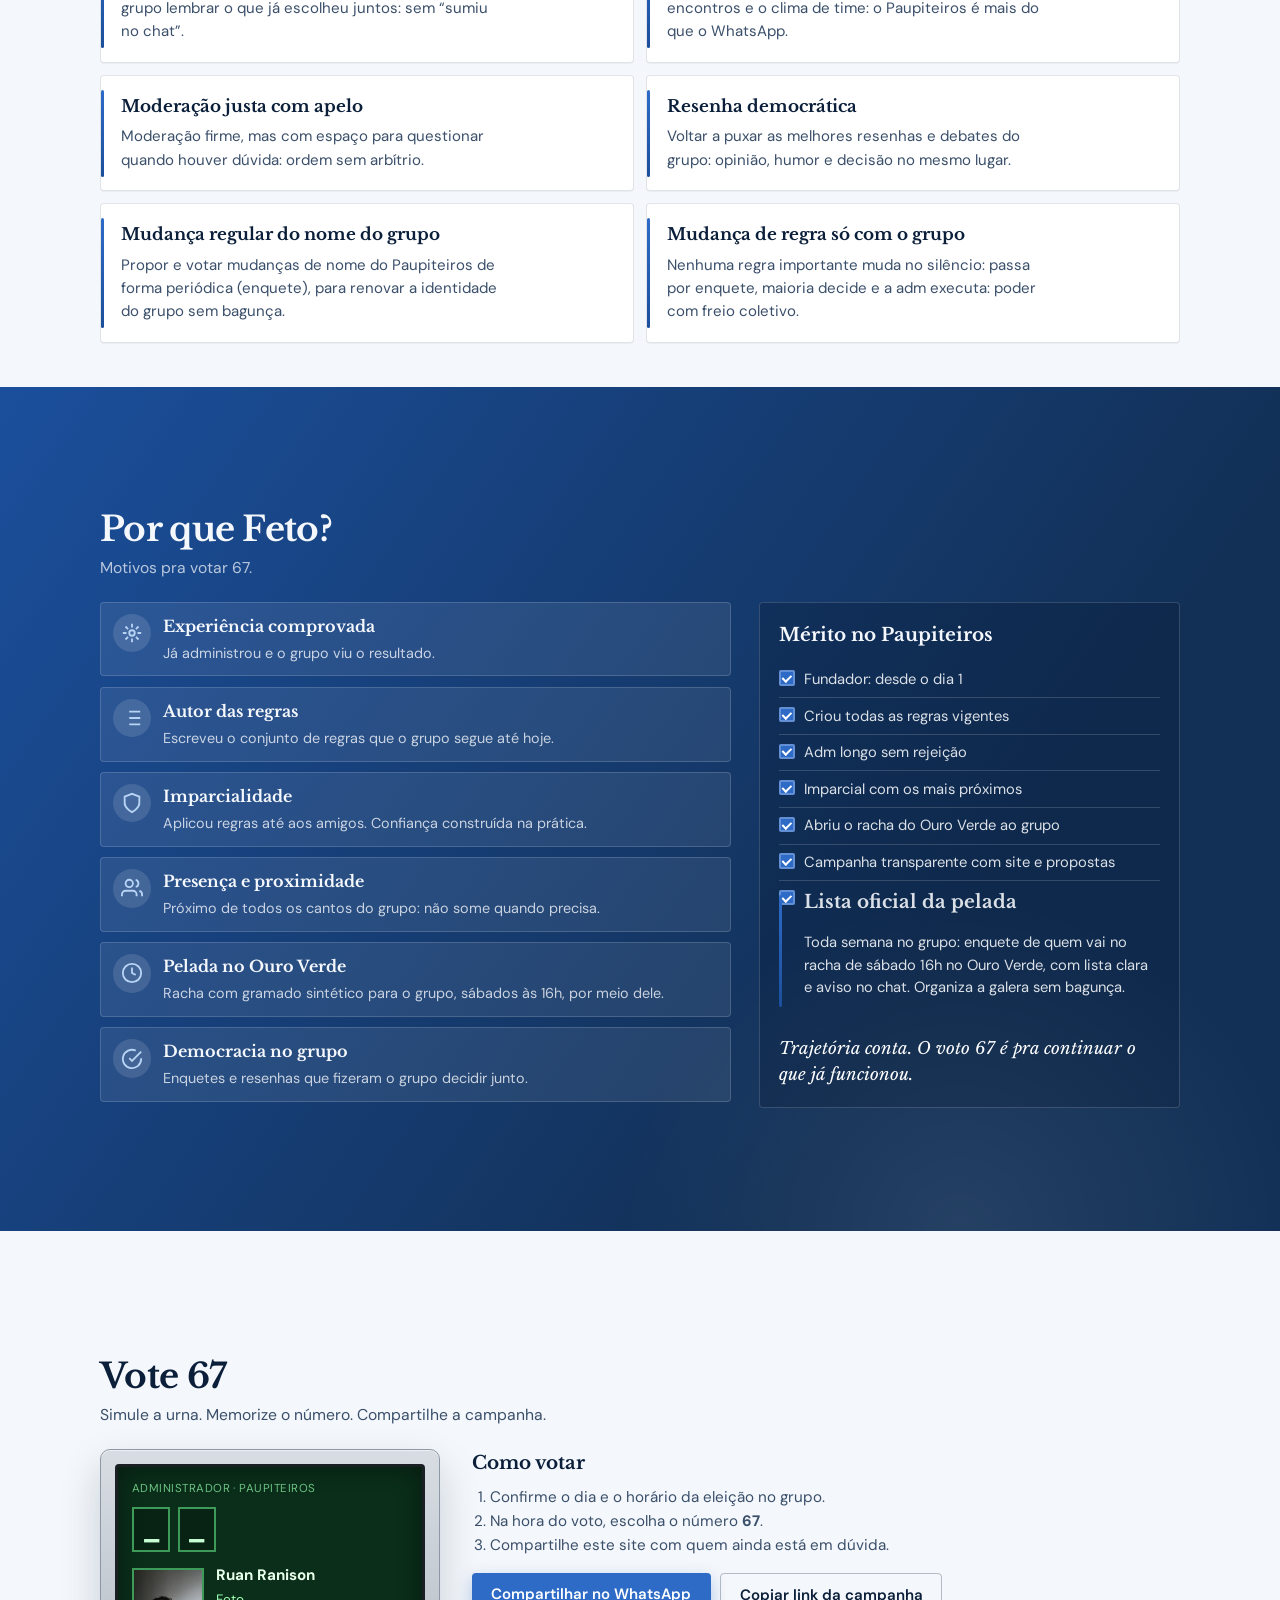
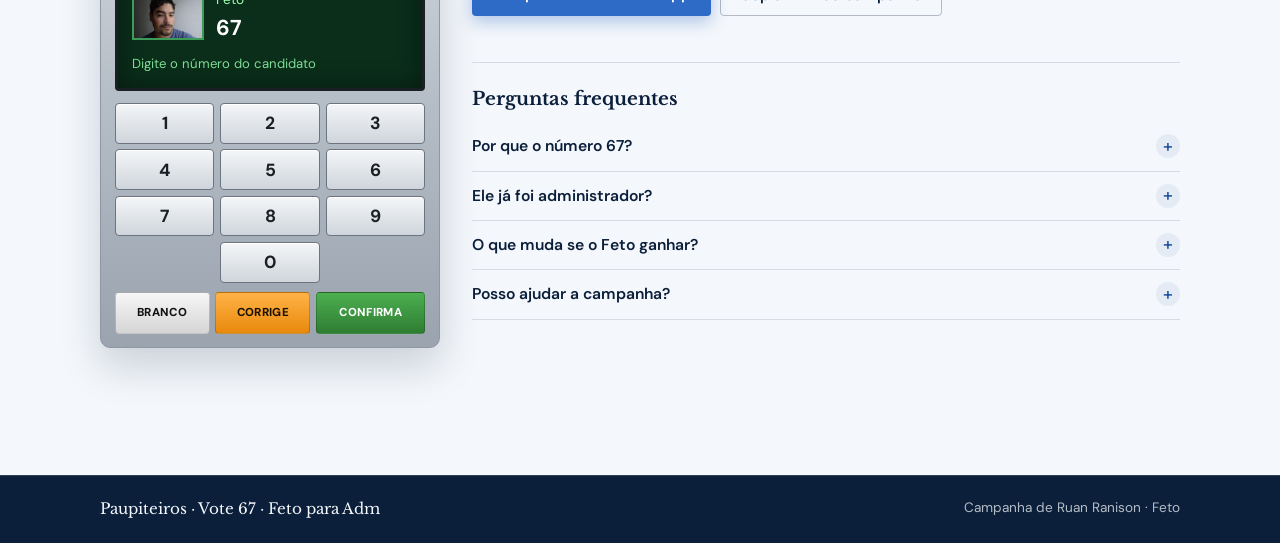
==== commit f8631d44: "fix: restaurar 10 propostas e copy limpo Corrige remoção acidental e reaplica a 10ª proposta sem tra" ====
--- a/index.html
+++ b/index.html
@@ -257,15 +257,90 @@
             <p>O que o Feto se compromete a fazer no grupo.</p>
           </div>
           <ul class="proposals">
-<li>
-              <span class="proposals__mark" aria-hidden="true"></span>
-              <h3>Lista oficial da pelada</h3>
-              <p>
-                Toda semana no grupo: enquete de quem vai no racha de sábado 16h
-                no Ouro Verde, com lista clara e aviso no chat. Organiza a galera
+            <li>
+              <span class="proposals__mark" aria-hidden="true"></span>
+              <h3>Regras com assiduidade</h3>
+              <p>
+                Seguir e fazer seguir as regras do grupo com mais constância , 
+                as mesmas que o Feto criou e já aplicou sem favoritismo.
+              </p>
+            </li>
+            <li>
+              <span class="proposals__mark" aria-hidden="true"></span>
+              <h3>Mais decisões por enquete</h3>
+              <p>
+                Trazer as decisões importantes para o voto coletivo: enquetes
+                frequentes, claras e com resultado respeitado.
+              </p>
+            </li>
+            <li>
+              <span class="proposals__mark" aria-hidden="true"></span>
+              <h3>Presença real no grupo</h3>
+              <p>
+                Ser mais presente e ativo do que a administração atual:
+                responder, acompanhar e não sumir quando o grupo precisa.
+              </p>
+            </li>
+            <li>
+              <span class="proposals__mark" aria-hidden="true"></span>
+              <h3>Imparcialidade</h3>
+              <p>
+                Regra igual para amigo e para novo membro. Quem já aplicou
+                sanção aos próximos não muda o critério por conveniência.
+              </p>
+            </li>
+            <li>
+              <span class="proposals__mark" aria-hidden="true"></span>
+              <h3>Registro do que foi votado</h3>
+              <p>
+                Histórico simples das enquetes e decisões, para o grupo
+                lembrar o que já escolheu juntos: sem “sumiu no chat”.
+              </p>
+            </li>
+            <li>
+              <span class="proposals__mark" aria-hidden="true"></span>
+              <h3>Time e pelada em alta</h3>
+              <p>
+                Como goleiro e fundador, reforçar a pelada, os encontros e
+                o clima de time: o Paupiteiros é mais do que o WhatsApp.
+              </p>
+            </li>
+            <li>
+              <span class="proposals__mark" aria-hidden="true"></span>
+              <h3>Moderação justa com apelo</h3>
+              <p>
+                Moderação firme, mas com espaço para questionar quando houver
+                dúvida: ordem sem arbítrio.
+              </p>
+            </li>
+            <li>
+              <span class="proposals__mark" aria-hidden="true"></span>
+              <h3>Resenha democrática</h3>
+              <p>
+                Voltar a puxar as melhores resenhas e debates do grupo:
+                opinião, humor e decisão no mesmo lugar.
+              </p>
+            </li>
+
+            <li>
+              <span class="proposals__mark" aria-hidden="true"></span>
+              <h3>Mudança regular do nome do grupo</h3>
+              <p>
+                Propor e votar mudanças de nome do Paupiteiros de forma
+                periódica (enquete), para renovar a identidade do grupo
                 sem bagunça.
               </p>
             </li>
+
+            <li>
+              <span class="proposals__mark" aria-hidden="true"></span>
+              <h3>Mudança de regra só com o grupo</h3>
+              <p>
+                Nenhuma regra importante muda no silêncio: passa por enquete,
+                maioria decide e a adm executa: poder com freio coletivo.
+              </p>
+            </li>
+
           </ul>
         </div>
       </section>
@@ -344,7 +419,16 @@
                 <li>Imparcial com os mais próximos</li>
                 <li>Abriu o racha do Ouro Verde ao grupo</li>
                 <li>Campanha transparente com site e propostas</li>
-              </ul>
+            <li>
+              <span class="proposals__mark" aria-hidden="true"></span>
+              <h3>Lista oficial da pelada</h3>
+              <p>
+                Toda semana no grupo: enquete de quem vai no racha de sábado 16h
+                no Ouro Verde, com lista clara e aviso no chat. Organiza a galera
+                sem bagunça.
+              </p>
+            </li>
+          </ul>
               <p class="why-copy__close">Trajetória conta. O voto 67 é pra continuar o que já funcionou.</p>
             </aside>
           </div>
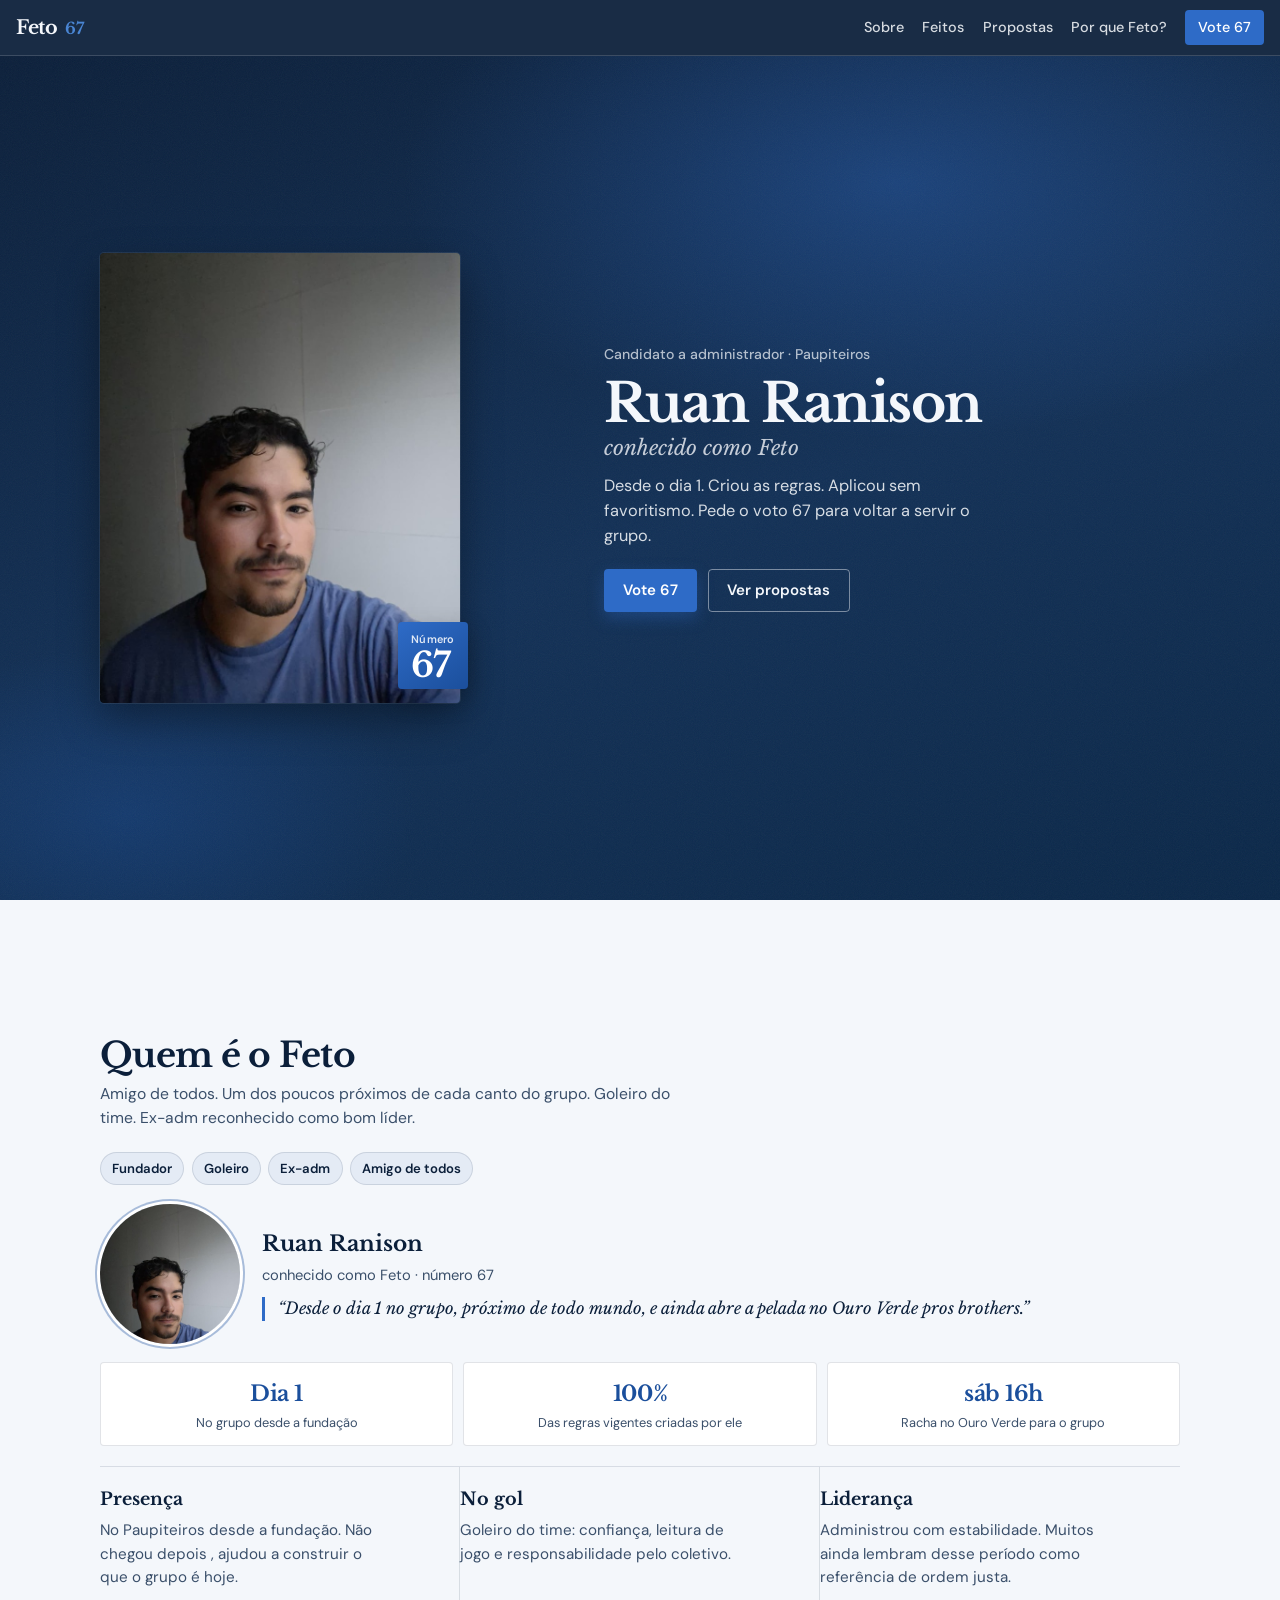
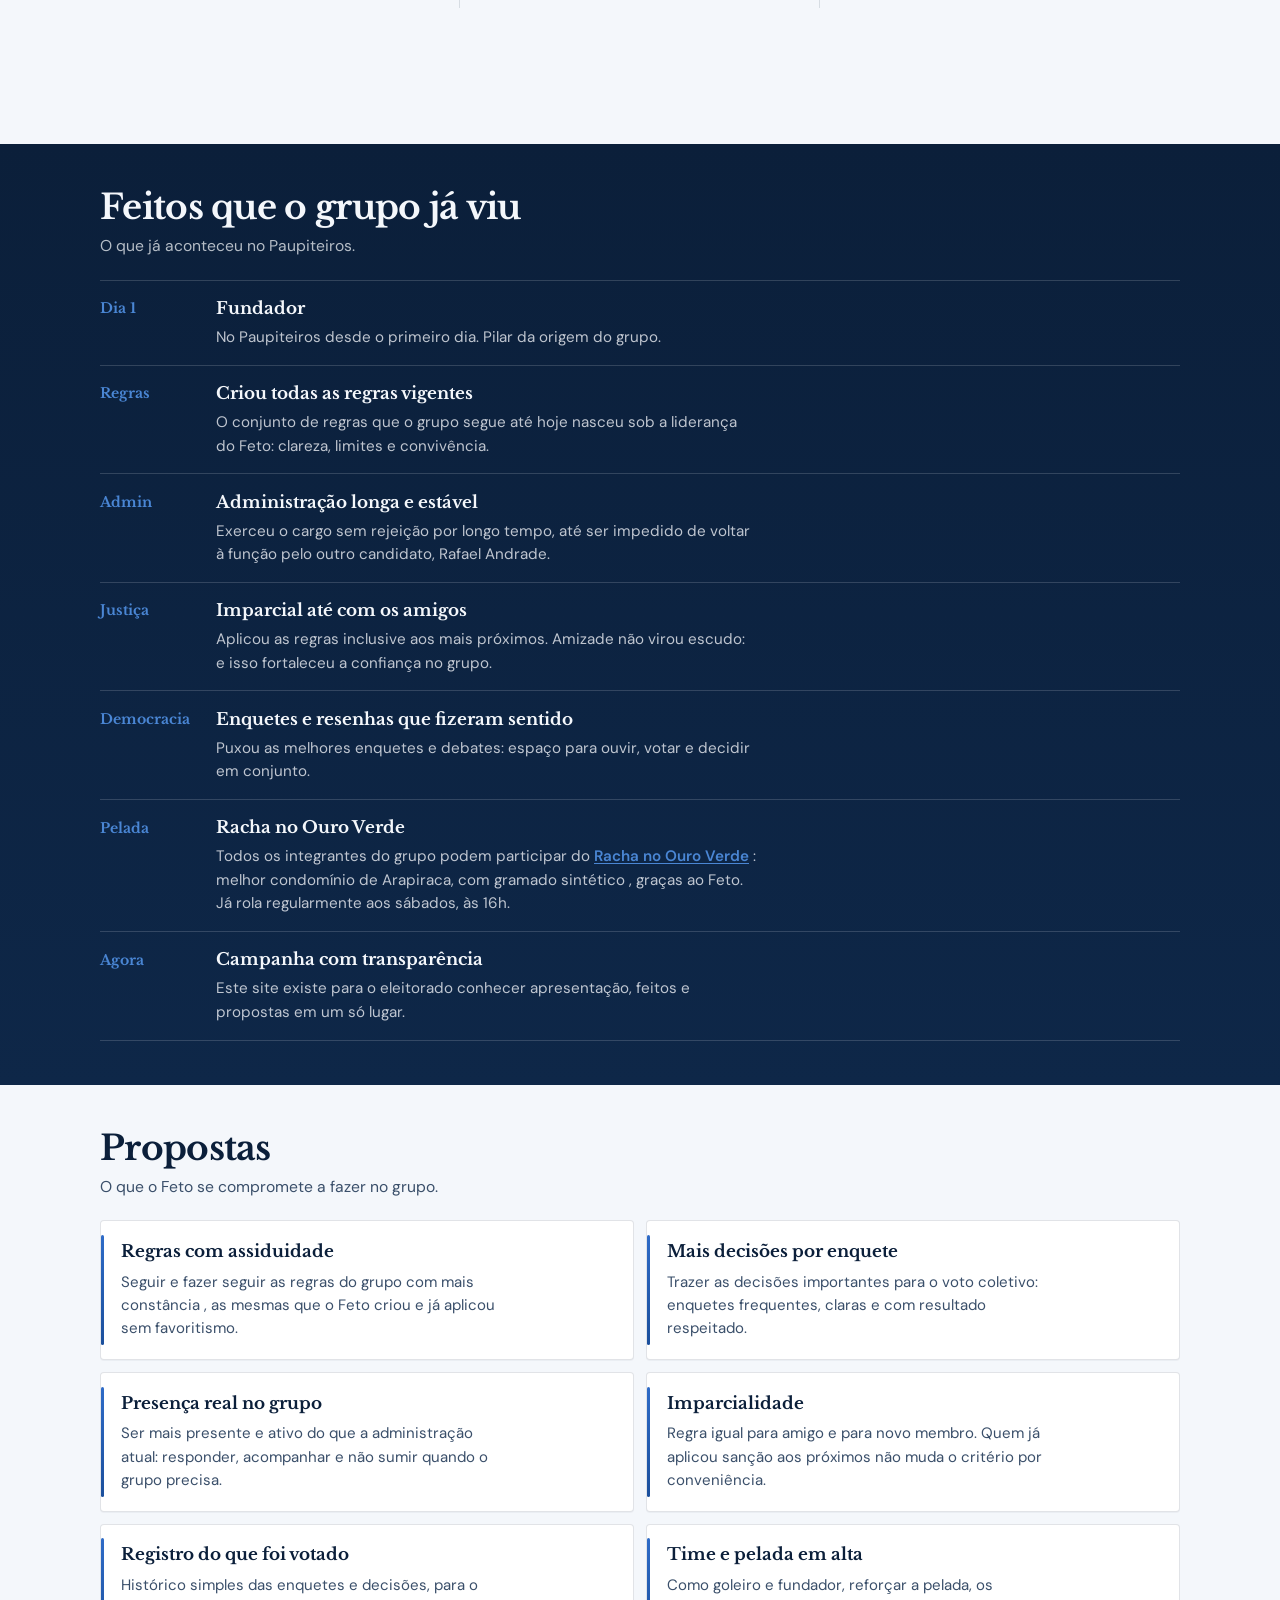
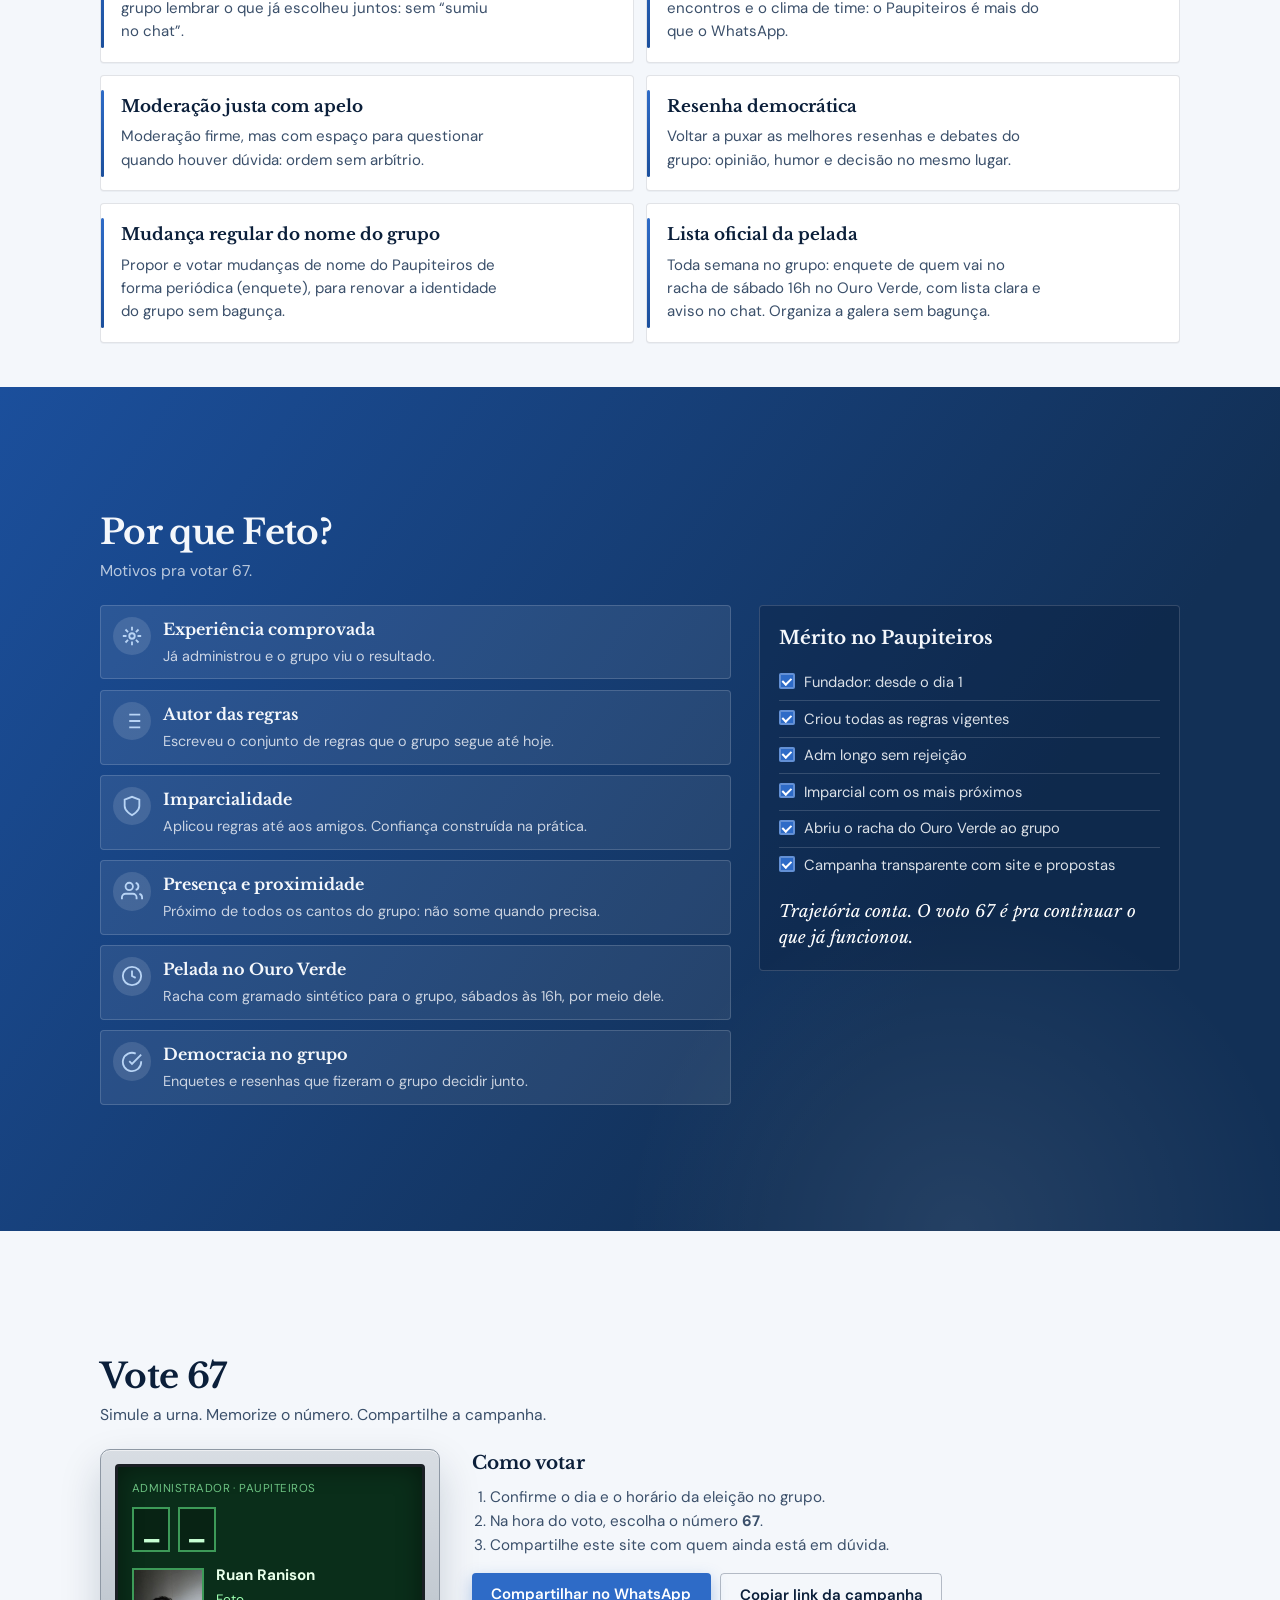
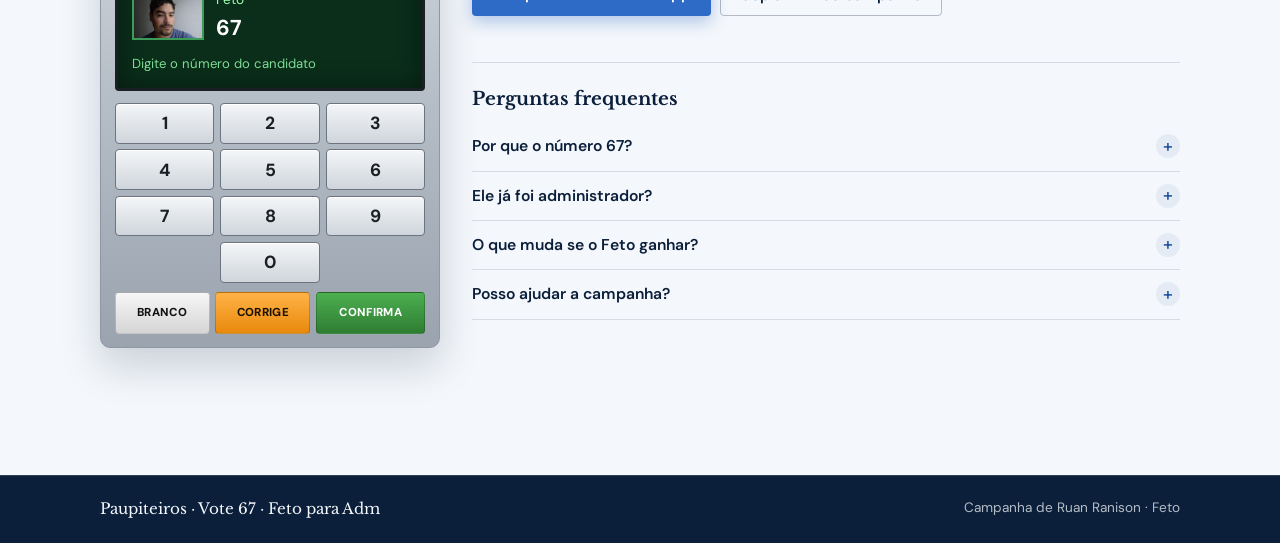
==== commit 6b714d59: "fix: 10 propostas íntegras, tom humano e sem travessões Troca a décima proposta pela lista oficial d" ====
--- a/index.html
+++ b/index.html
@@ -334,10 +334,11 @@
 
             <li>
               <span class="proposals__mark" aria-hidden="true"></span>
-              <h3>Mudança de regra só com o grupo</h3>
-              <p>
-                Nenhuma regra importante muda no silêncio: passa por enquete,
-                maioria decide e a adm executa: poder com freio coletivo.
+              <h3>Lista oficial da pelada</h3>
+              <p>
+                Toda semana no grupo: enquete de quem vai no racha de sábado 16h
+                no Ouro Verde, com lista clara e aviso no chat. Organiza a galera
+                sem bagunça.
               </p>
             </li>
 
@@ -419,16 +420,7 @@
                 <li>Imparcial com os mais próximos</li>
                 <li>Abriu o racha do Ouro Verde ao grupo</li>
                 <li>Campanha transparente com site e propostas</li>
-            <li>
-              <span class="proposals__mark" aria-hidden="true"></span>
-              <h3>Lista oficial da pelada</h3>
-              <p>
-                Toda semana no grupo: enquete de quem vai no racha de sábado 16h
-                no Ouro Verde, com lista clara e aviso no chat. Organiza a galera
-                sem bagunça.
-              </p>
-            </li>
-          </ul>
+              </ul>
               <p class="why-copy__close">Trajetória conta. O voto 67 é pra continuar o que já funcionou.</p>
             </aside>
           </div>
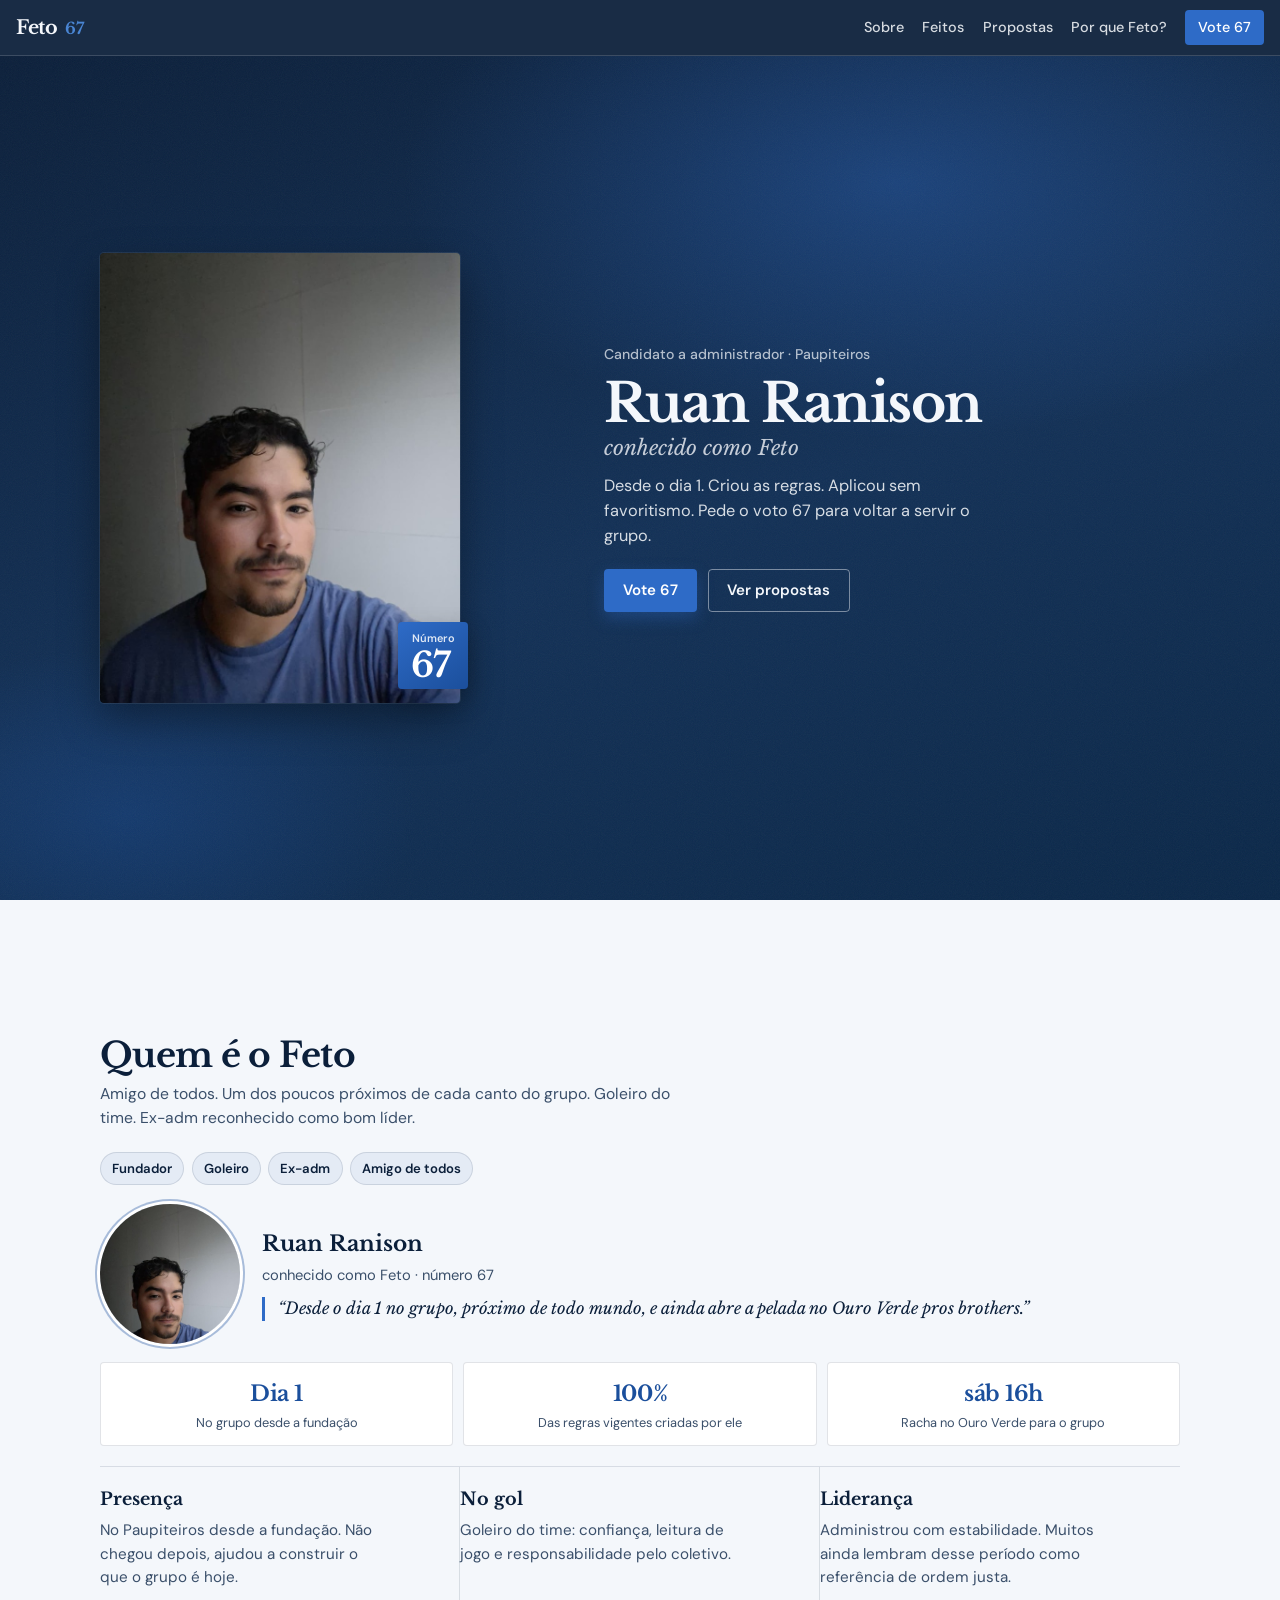
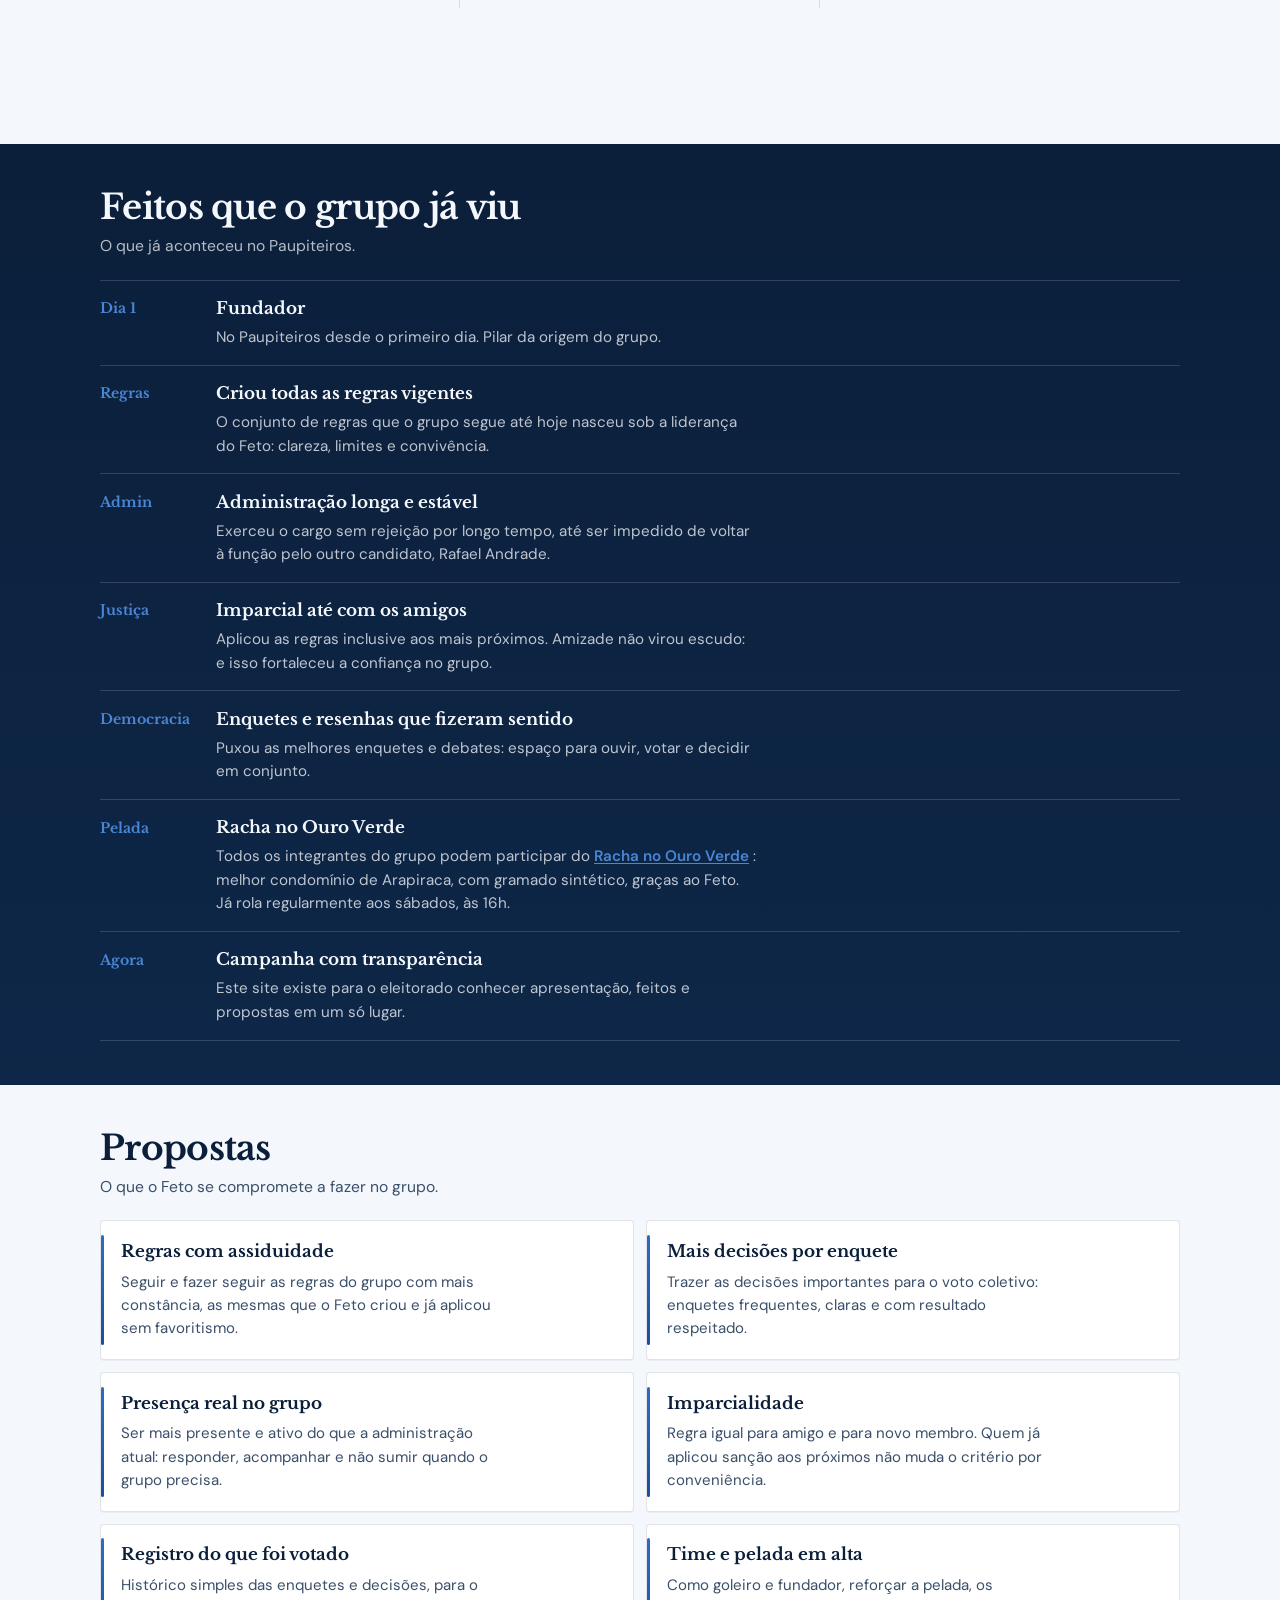
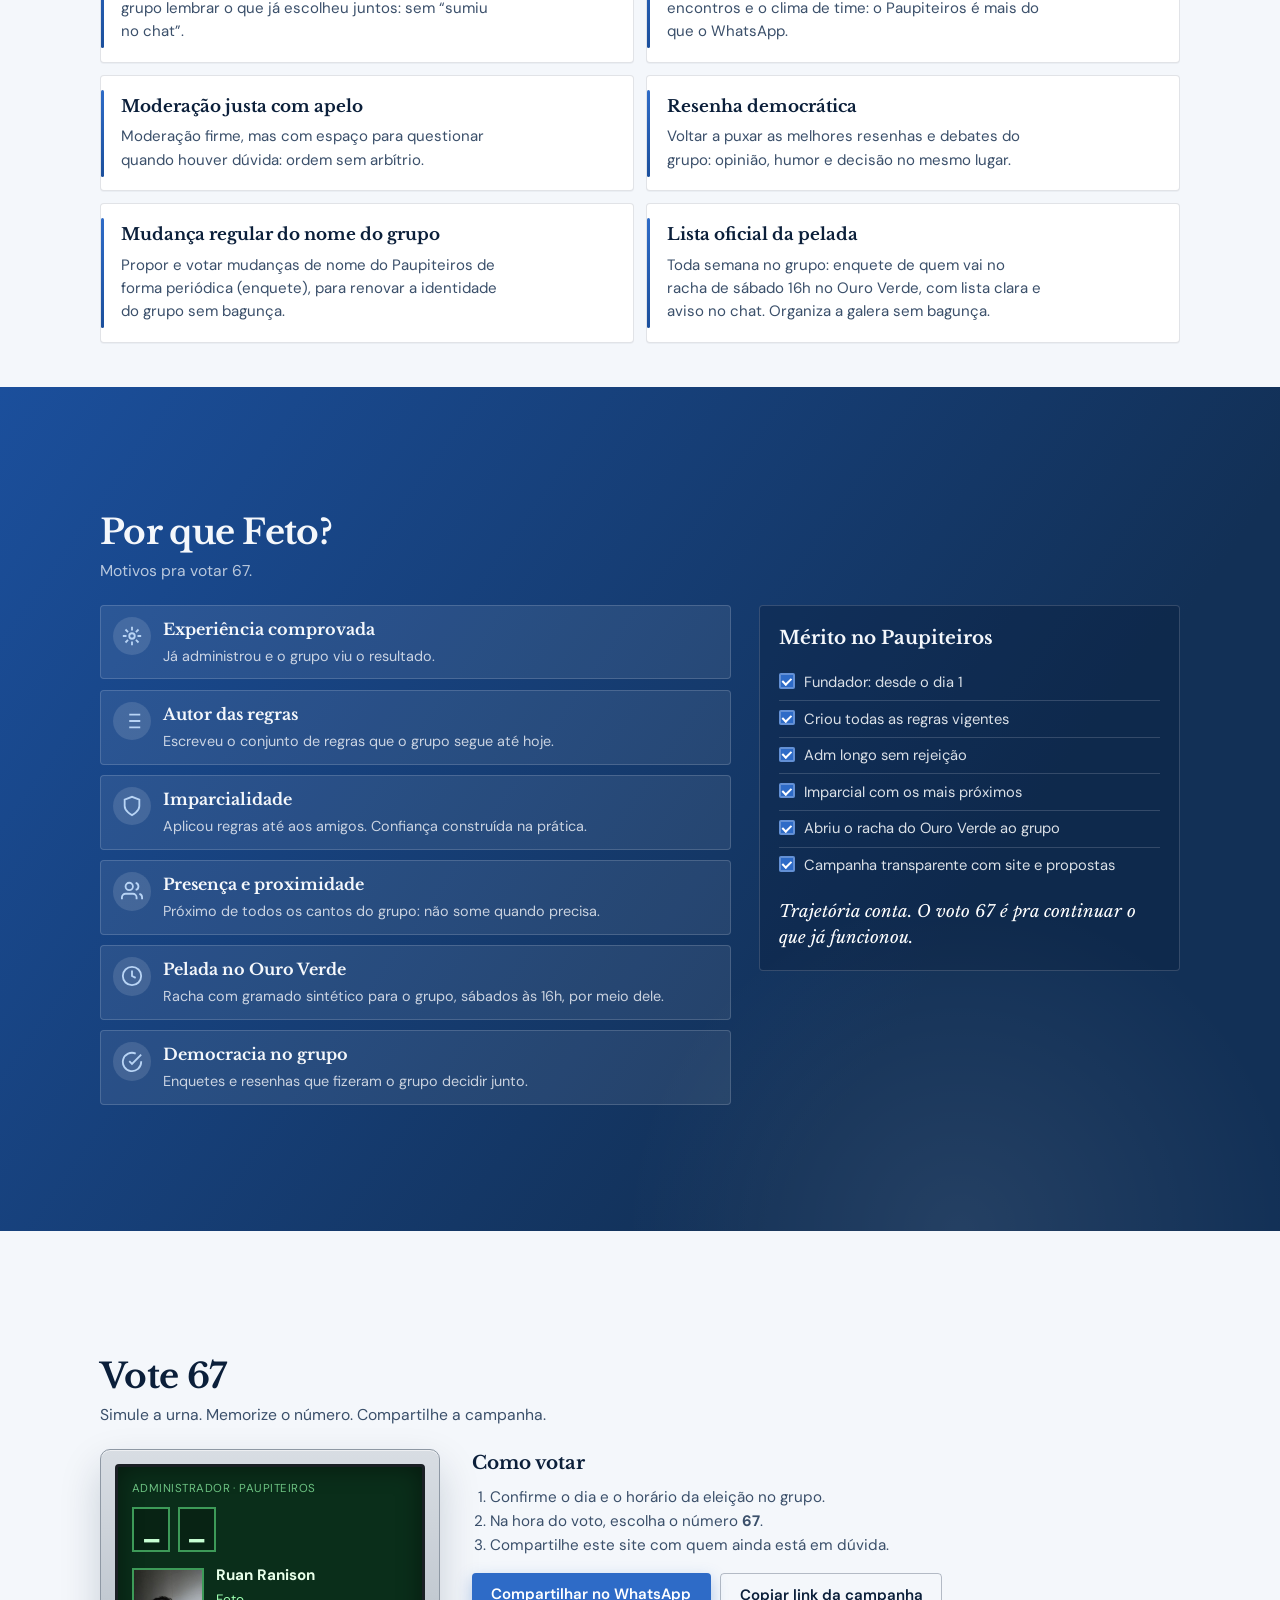
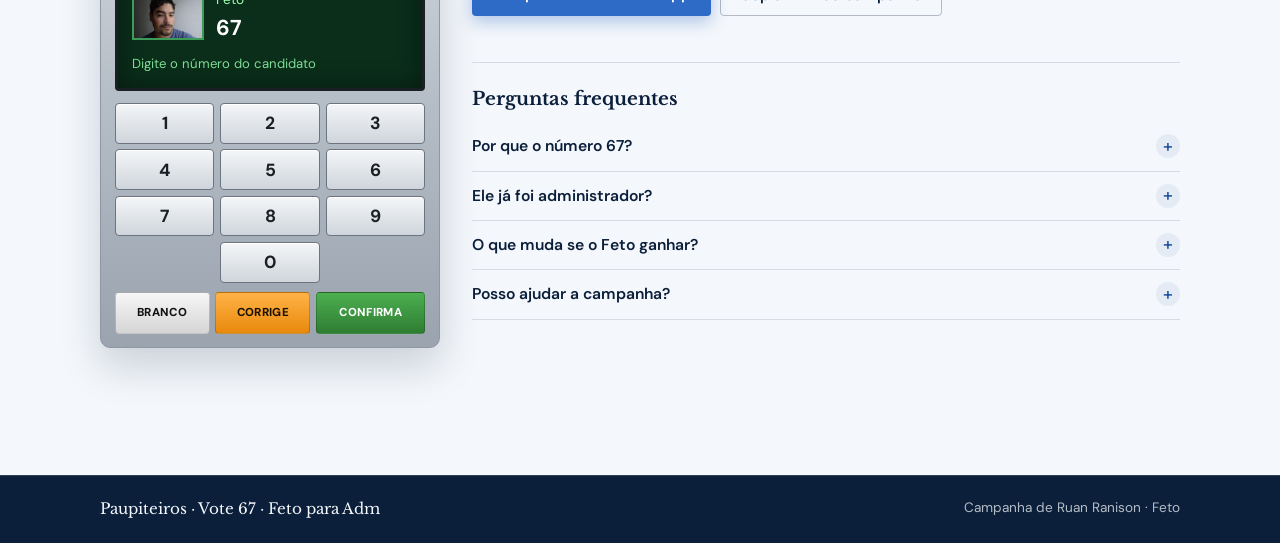
==== commit d35ccb44: "fix: pontuação após remoção dos travessões Co-authored-by: Cursor <cursoragent@cursor.com>" ====
--- a/index.html
+++ b/index.html
@@ -147,7 +147,7 @@
             <article class="about-block">
               <h3>Presença</h3>
               <p>
-                No Paupiteiros desde a fundação. Não chegou depois , 
+                No Paupiteiros desde a fundação. Não chegou depois, 
                 ajudou a construir o que o grupo é hoje.
               </p>
             </article>
@@ -230,7 +230,7 @@
                 <p>
                   Todos os integrantes do grupo podem participar do
                   <a href="https://share.google/5Zzvl5AetzD9p2Rod" target="_blank" rel="noopener noreferrer">Racha no Ouro Verde</a>
-                 : melhor condomínio de Arapiraca, com gramado sintético , 
+                 : melhor condomínio de Arapiraca, com gramado sintético, 
                   graças ao Feto. Já rola regularmente aos sábados, às 16h.
                 </p>
               </div>
@@ -261,7 +261,7 @@
               <span class="proposals__mark" aria-hidden="true"></span>
               <h3>Regras com assiduidade</h3>
               <p>
-                Seguir e fazer seguir as regras do grupo com mais constância , 
+                Seguir e fazer seguir as regras do grupo com mais constância, 
                 as mesmas que o Feto criou e já aplicou sem favoritismo.
               </p>
             </li>
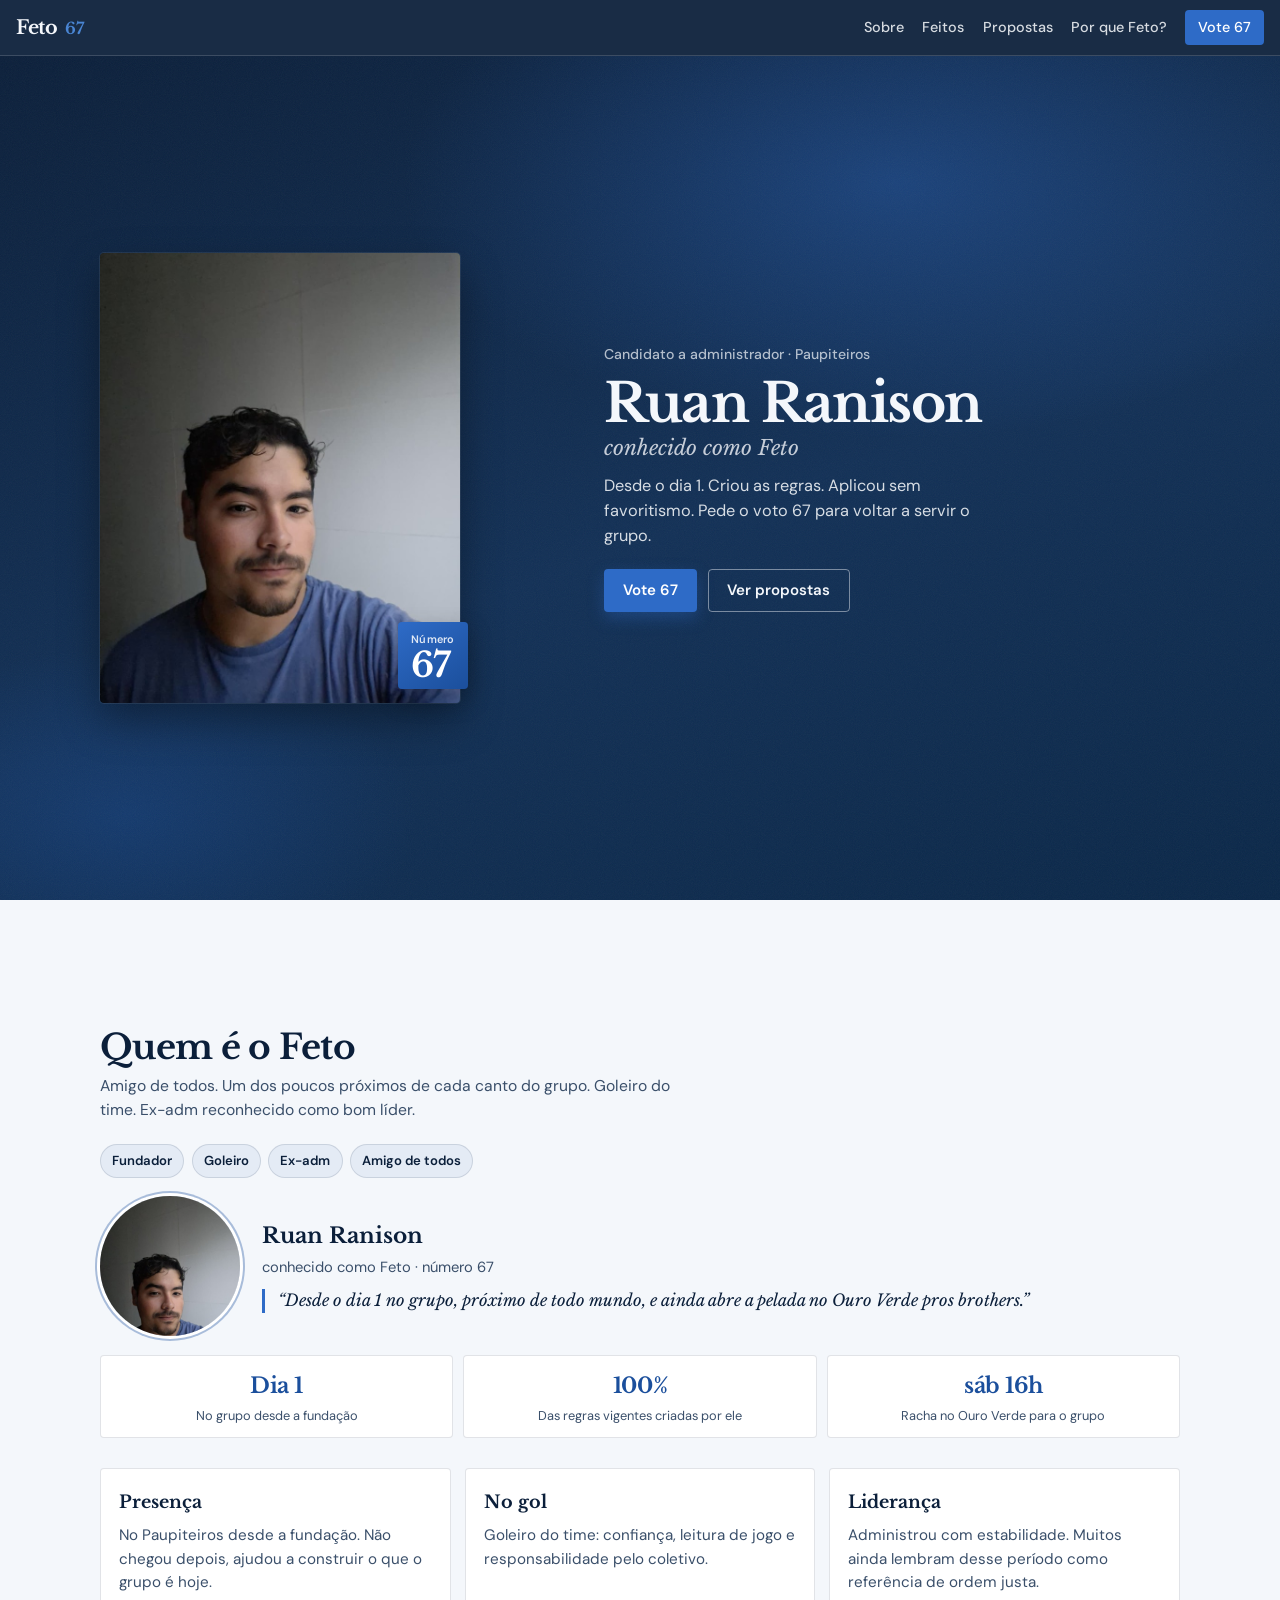
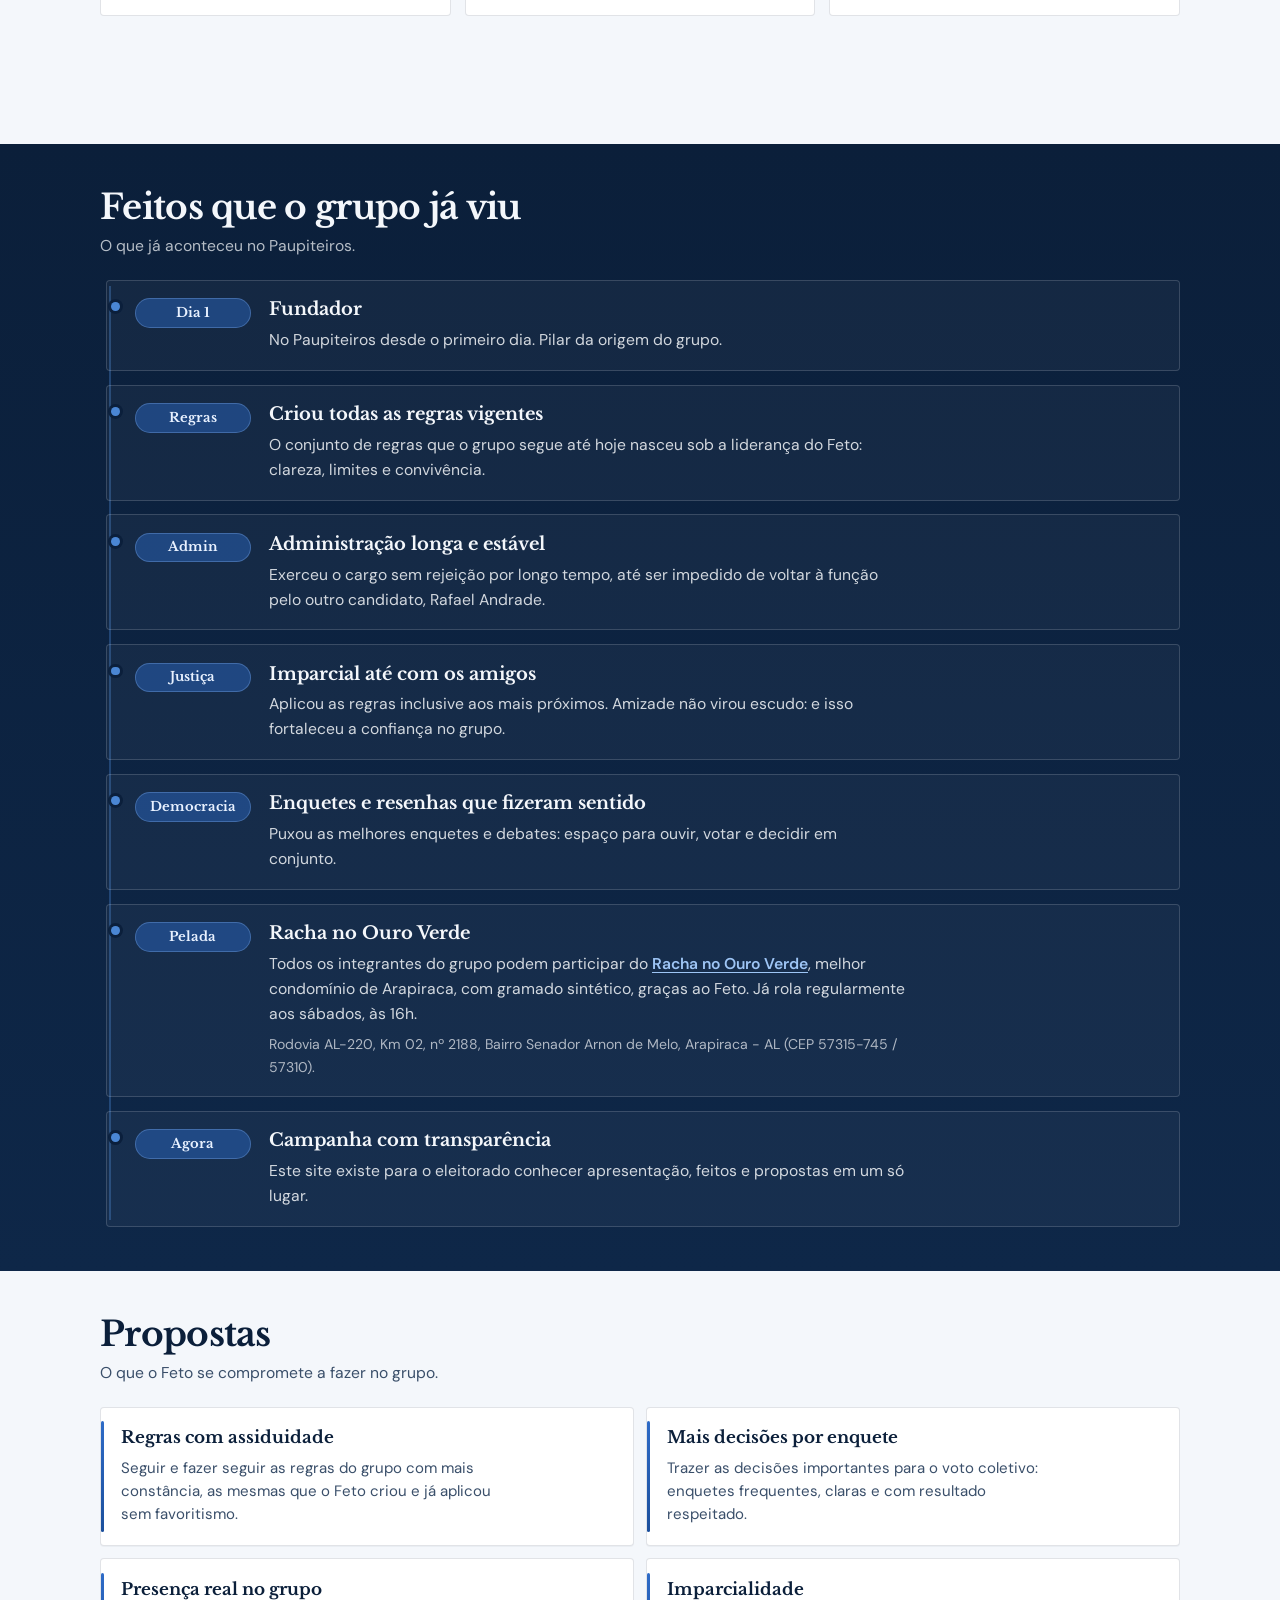
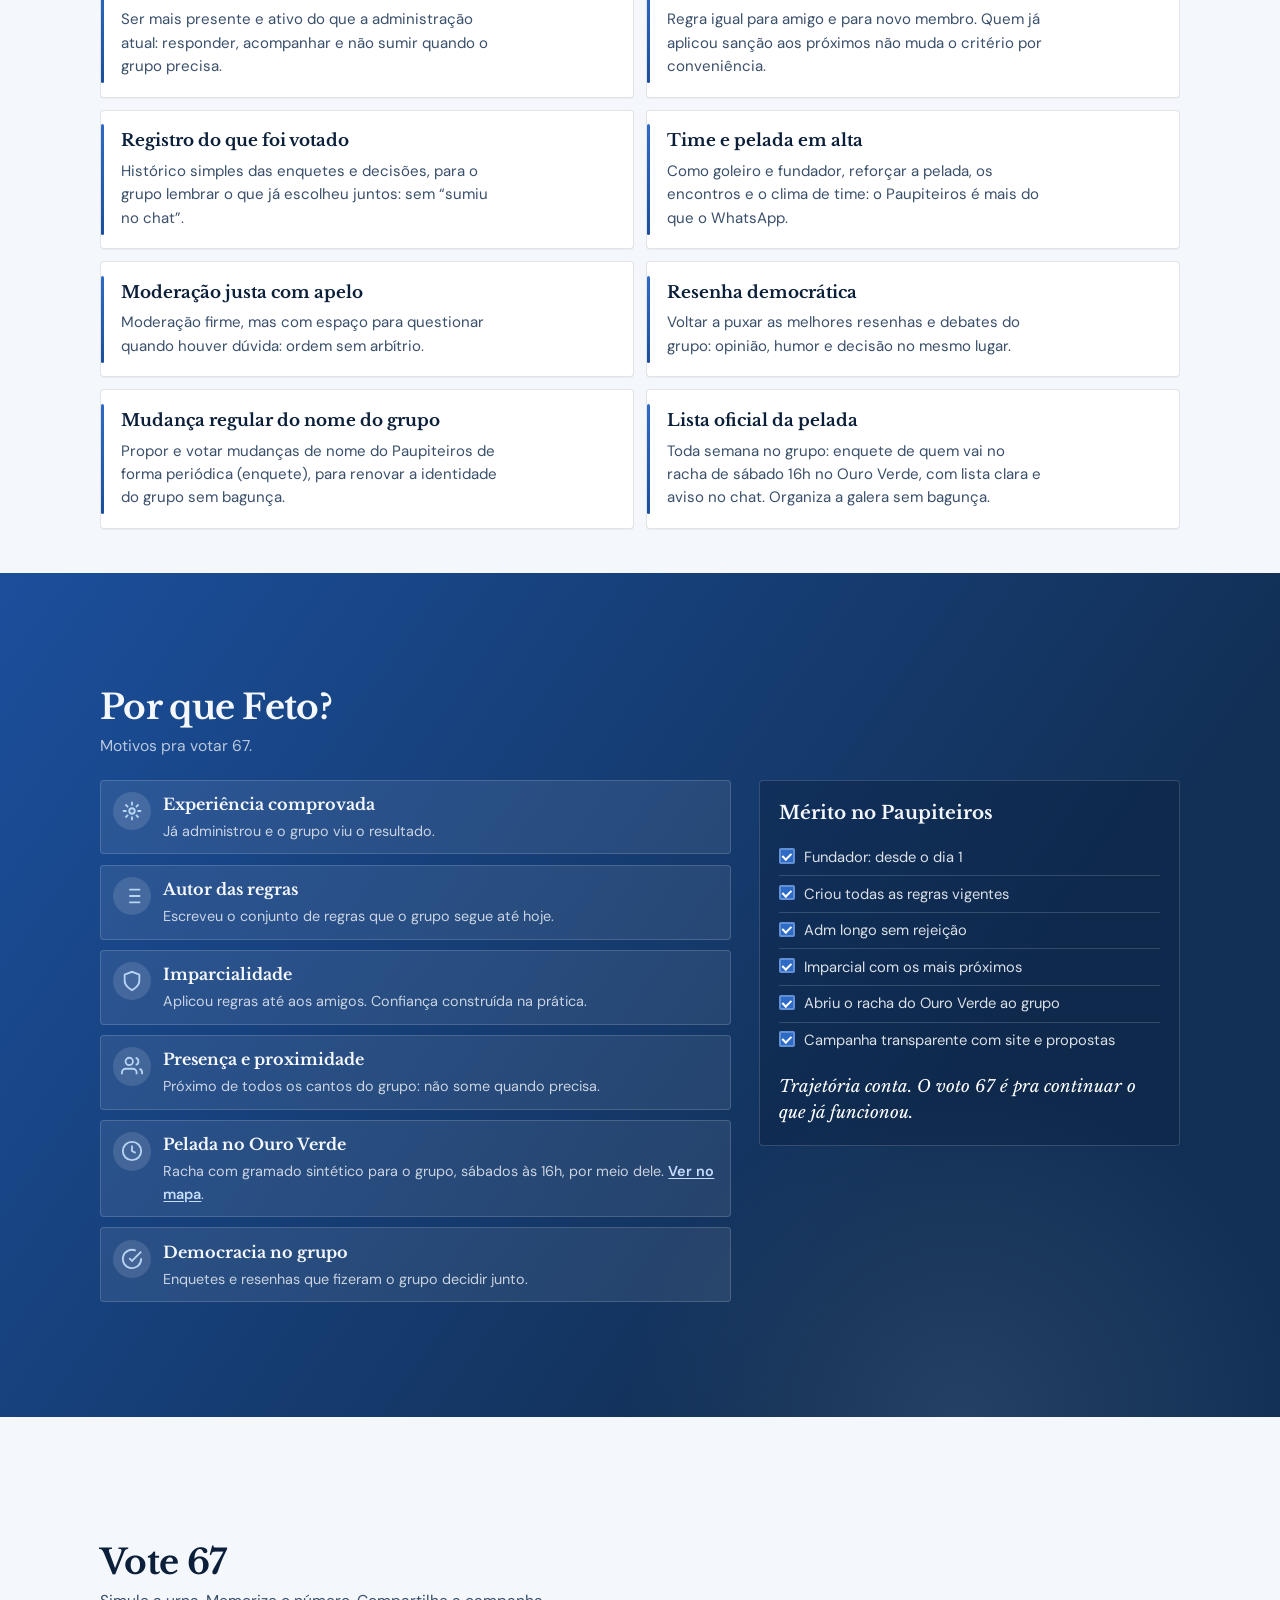
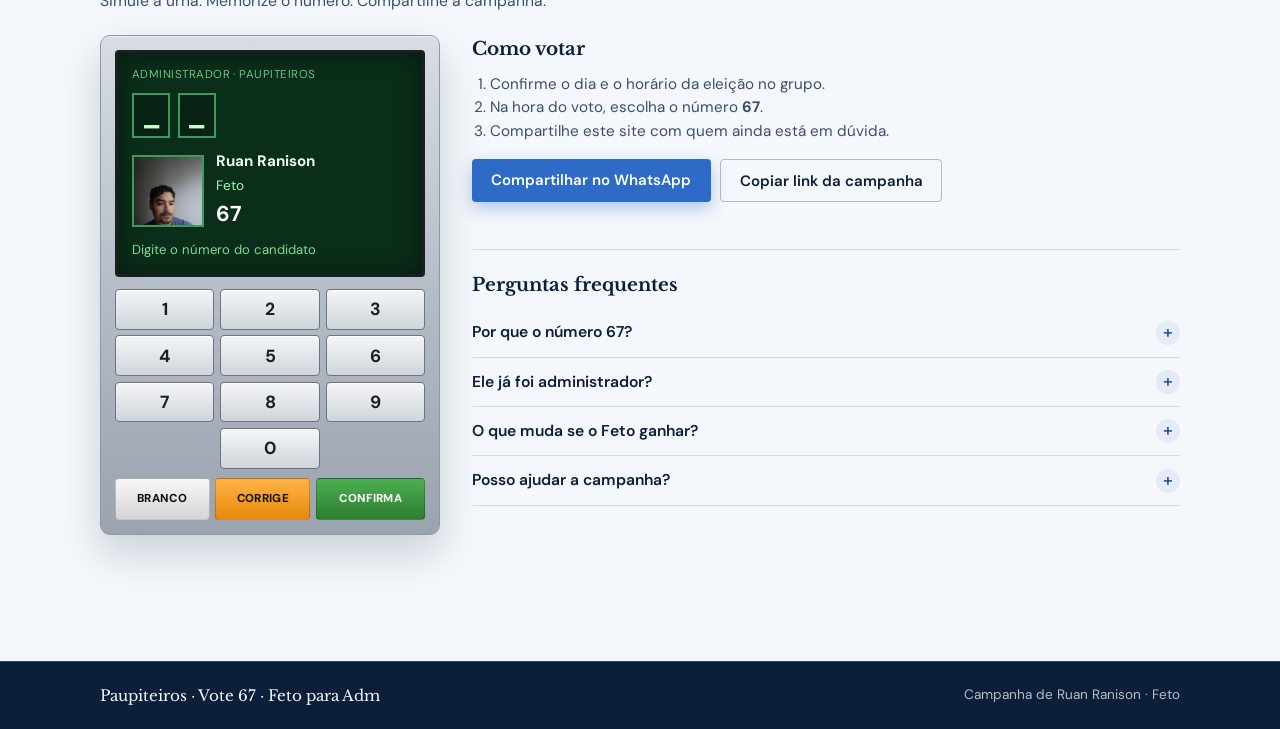
==== commit 0d46fc4d: "feat: foto, som da urna, Feitos e endereço Ouro Verde Sobe o crop do rosto, separa os blocos do Sobr" ====
--- a/index.html
+++ b/index.html
@@ -229,9 +229,10 @@
                 <h3>Racha no Ouro Verde</h3>
                 <p>
                   Todos os integrantes do grupo podem participar do
-                  <a href="https://share.google/5Zzvl5AetzD9p2Rod" target="_blank" rel="noopener noreferrer">Racha no Ouro Verde</a>
-                 : melhor condomínio de Arapiraca, com gramado sintético, 
-                  graças ao Feto. Já rola regularmente aos sábados, às 16h.
+                  <a href="https://maps.app.goo.gl/xrCuqiYwmXmye4Hv7" target="_blank" rel="noopener noreferrer">Racha no Ouro Verde</a>,
+                  melhor condomínio de Arapiraca, com gramado sintético, graças ao Feto.
+                  Já rola regularmente aos sábados, às 16h.
+                  <span class="feito-addr">Rodovia AL-220, Km 02, nº 2188, Bairro Senador Arnon de Melo, Arapiraca - AL (CEP 57315-745 / 57310).</span>
                 </p>
               </div>
             </li>
@@ -397,7 +398,7 @@
                 </span>
                 <div>
                   <h3>Pelada no Ouro Verde</h3>
-                  <p>Racha com gramado sintético para o grupo, sábados às 16h, por meio dele.</p>
+                  <p>Racha com gramado sintético para o grupo, sábados às 16h, por meio dele. <a href="https://maps.app.goo.gl/xrCuqiYwmXmye4Hv7" target="_blank" rel="noopener noreferrer">Ver no mapa</a>.</p>
                 </div>
               </li>
               <li>
--- a/styles.css
+++ b/styles.css
@@ -459,23 +459,32 @@
 .about-grid {
   display: grid;
   grid-template-columns: repeat(3, 1fr);
-  gap: 0;
-  border-top: 1px solid var(--line);
+  gap: 0.85rem;
+  margin-top: 1.5rem;
+  padding-top: 0.35rem;
+  border-top: none;
 }
 
 .about-block {
-  padding: 1.15rem 1.15rem 1.15rem 0;
+  padding: 1.25rem 1.15rem;
+  background: var(--white);
+  border: 1px solid var(--line);
+  border-radius: var(--radius);
+  transition: border-color 0.2s ease, box-shadow 0.2s ease;
+}
+
+.about-block:hover {
+  border-color: rgba(46, 107, 199, 0.35);
+  box-shadow: 0 8px 20px rgba(11, 31, 58, 0.06);
+}
+
+.about-block:last-child {
   border-right: 1px solid var(--line);
-  transition: background 0.2s ease;
-}
-
-.about-block:last-child {
-  border-right: 0;
-  padding-right: 0;
+  padding-right: 1.15rem;
 }
 
 .about-block h3 {
-  margin: 0 0 0.4rem;
+  margin: 0 0 0.5rem;
   font-family: var(--font-display);
   font-size: 1.1rem;
   font-weight: 700;
@@ -485,23 +494,53 @@
   margin: 0;
   color: var(--ink-soft);
   font-size: 0.95rem;
-  max-width: 28ch;
+  line-height: 1.55;
+  max-width: 32ch;
 }
 
 /* Timeline */
 .timeline {
   list-style: none;
   margin: 0;
-  padding: 0;
+  padding: 0 0 0 0.35rem;
+  position: relative;
+  display: grid;
+  gap: 0.85rem;
+}
+
+.timeline::before {
+  content: "";
+  position: absolute;
+  left: 0.55rem;
+  top: 0.4rem;
+  bottom: 0.4rem;
+  width: 2px;
+  background: rgba(74, 134, 212, 0.35);
 }
 
 .timeline li {
-  display: grid;
-  grid-template-columns: 6.25rem 1fr;
-  gap: 1rem;
-  padding: 0.95rem 0;
-  border-top: 1px solid var(--line-light);
-  transition: background 0.2s ease;
+  position: relative;
+  display: grid;
+  grid-template-columns: 7.25rem 1fr;
+  gap: 1rem 1.15rem;
+  padding: 1.1rem 1.15rem 1.1rem 1.75rem;
+  background: rgba(255, 255, 255, 0.04);
+  border: 1px solid var(--line-light);
+  border-radius: var(--radius);
+  transition: background 0.2s ease, border-color 0.2s ease;
+}
+
+.timeline li::before {
+  content: "";
+  position: absolute;
+  left: 0.3rem;
+  top: 1.35rem;
+  width: 0.55rem;
+  height: 0.55rem;
+  border-radius: 50%;
+  background: var(--blue-soft);
+  box-shadow: 0 0 0 3px rgba(11, 31, 58, 0.9);
+  z-index: 1;
 }
 
 .timeline li:last-child {
@@ -509,41 +548,60 @@
 }
 
 .timeline li:hover {
-  background: rgba(255, 255, 255, 0.03);
+  background: rgba(255, 255, 255, 0.07);
+  border-color: rgba(74, 134, 212, 0.45);
 }
 
 .timeline time {
-  font-family: var(--font-display);
-  font-size: 0.88rem;
-  font-weight: 700;
-  color: var(--blue-soft);
-  padding-top: 0.15rem;
+  display: inline-flex;
+  align-items: center;
+  justify-content: center;
+  align-self: start;
+  min-height: 1.85rem;
+  padding: 0.2rem 0.65rem;
+  font-family: var(--font-display);
+  font-size: 0.82rem;
+  font-weight: 700;
+  color: #e8f1ff;
+  background: rgba(46, 107, 199, 0.45);
+  border: 1px solid rgba(126, 176, 239, 0.35);
+  border-radius: 999px;
+  white-space: nowrap;
 }
 
 .timeline h3 {
-  margin: 0 0 0.25rem;
-  font-family: var(--font-display);
-  font-size: 1.05rem;
-  font-weight: 700;
+  margin: 0 0 0.4rem;
+  font-family: var(--font-display);
+  font-size: 1.12rem;
+  font-weight: 700;
+  line-height: 1.25;
 }
 
 .timeline p {
   margin: 0;
-  max-width: 54ch;
-  font-size: 0.95rem;
-  color: rgba(247, 249, 252, 0.76);
+  max-width: 58ch;
+  font-size: 0.98rem;
+  line-height: 1.6;
+  color: rgba(247, 249, 252, 0.84);
 }
 
 .timeline a {
-  color: var(--blue-soft);
+  color: #9ec5f5;
   font-weight: 600;
   text-decoration: underline;
-  text-underline-offset: 0.15em;
+  text-underline-offset: 0.18em;
 }
 
 .timeline a:hover,
 .timeline a:focus-visible {
-  color: #7eb0ef;
+  color: #c5ddff;
+}
+
+.timeline .feito-addr {
+  display: block;
+  margin-top: 0.45rem;
+  font-size: 0.88rem;
+  color: rgba(247, 249, 252, 0.68);
 }
 
 /* Proposals */
@@ -822,7 +880,7 @@
   width: 140px;
   height: 140px;
   object-fit: cover;
-  object-position: center 18%;
+  object-position: center 8%;
   border-radius: 50%;
   box-shadow: 0 0 0 3px var(--white), 0 0 0 5px rgba(27, 79, 156, 0.35);
 }
@@ -931,6 +989,13 @@
   margin: 0;
   font-size: 0.9rem;
   color: rgba(247, 249, 252, 0.78);
+}
+
+.why-reasons a {
+  color: #c5ddff;
+  font-weight: 600;
+  text-decoration: underline;
+  text-underline-offset: 0.15em;
 }
 
 .why-merit {
@@ -1062,7 +1127,7 @@
   width: 72px;
   height: 72px;
   object-fit: cover;
-  object-position: center 18%;
+  object-position: center 8%;
   border: 2px solid #3d9a58;
   background: #062214;
 }
@@ -1249,19 +1314,17 @@
   }
 
   .about-block {
-    border-right: 0;
-    border-bottom: 1px solid var(--line);
-    padding: 1rem 0;
-  }
-
-  .about-block:last-child {
-    border-bottom: 0;
+    padding: 1.15rem 1rem;
+  }
+
+  .timeline {
+    padding-left: 0.15rem;
   }
 
   .timeline li {
     grid-template-columns: 1fr;
-    gap: 0.2rem;
-    padding: 0.8rem 0;
+    gap: 0.55rem;
+    padding: 1rem 1rem 1rem 1.65rem;
   }
 
   .proposals {
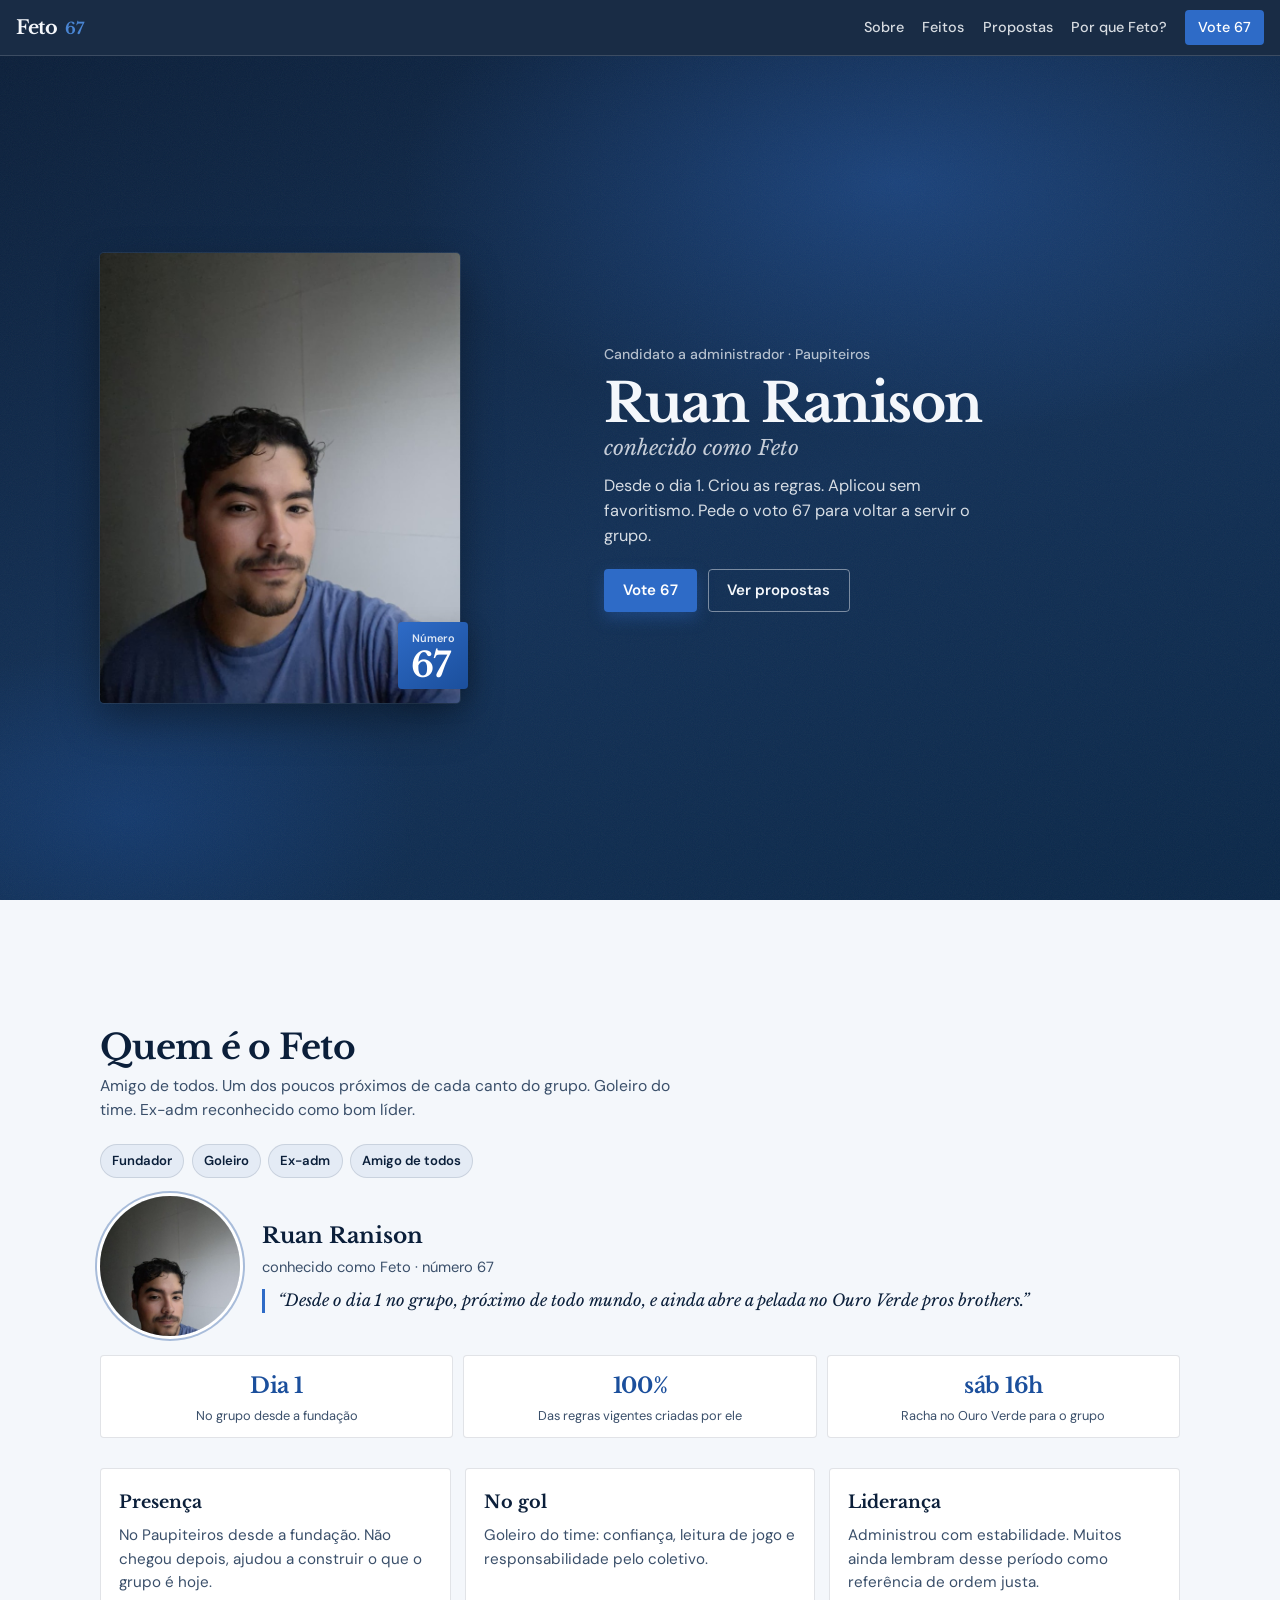
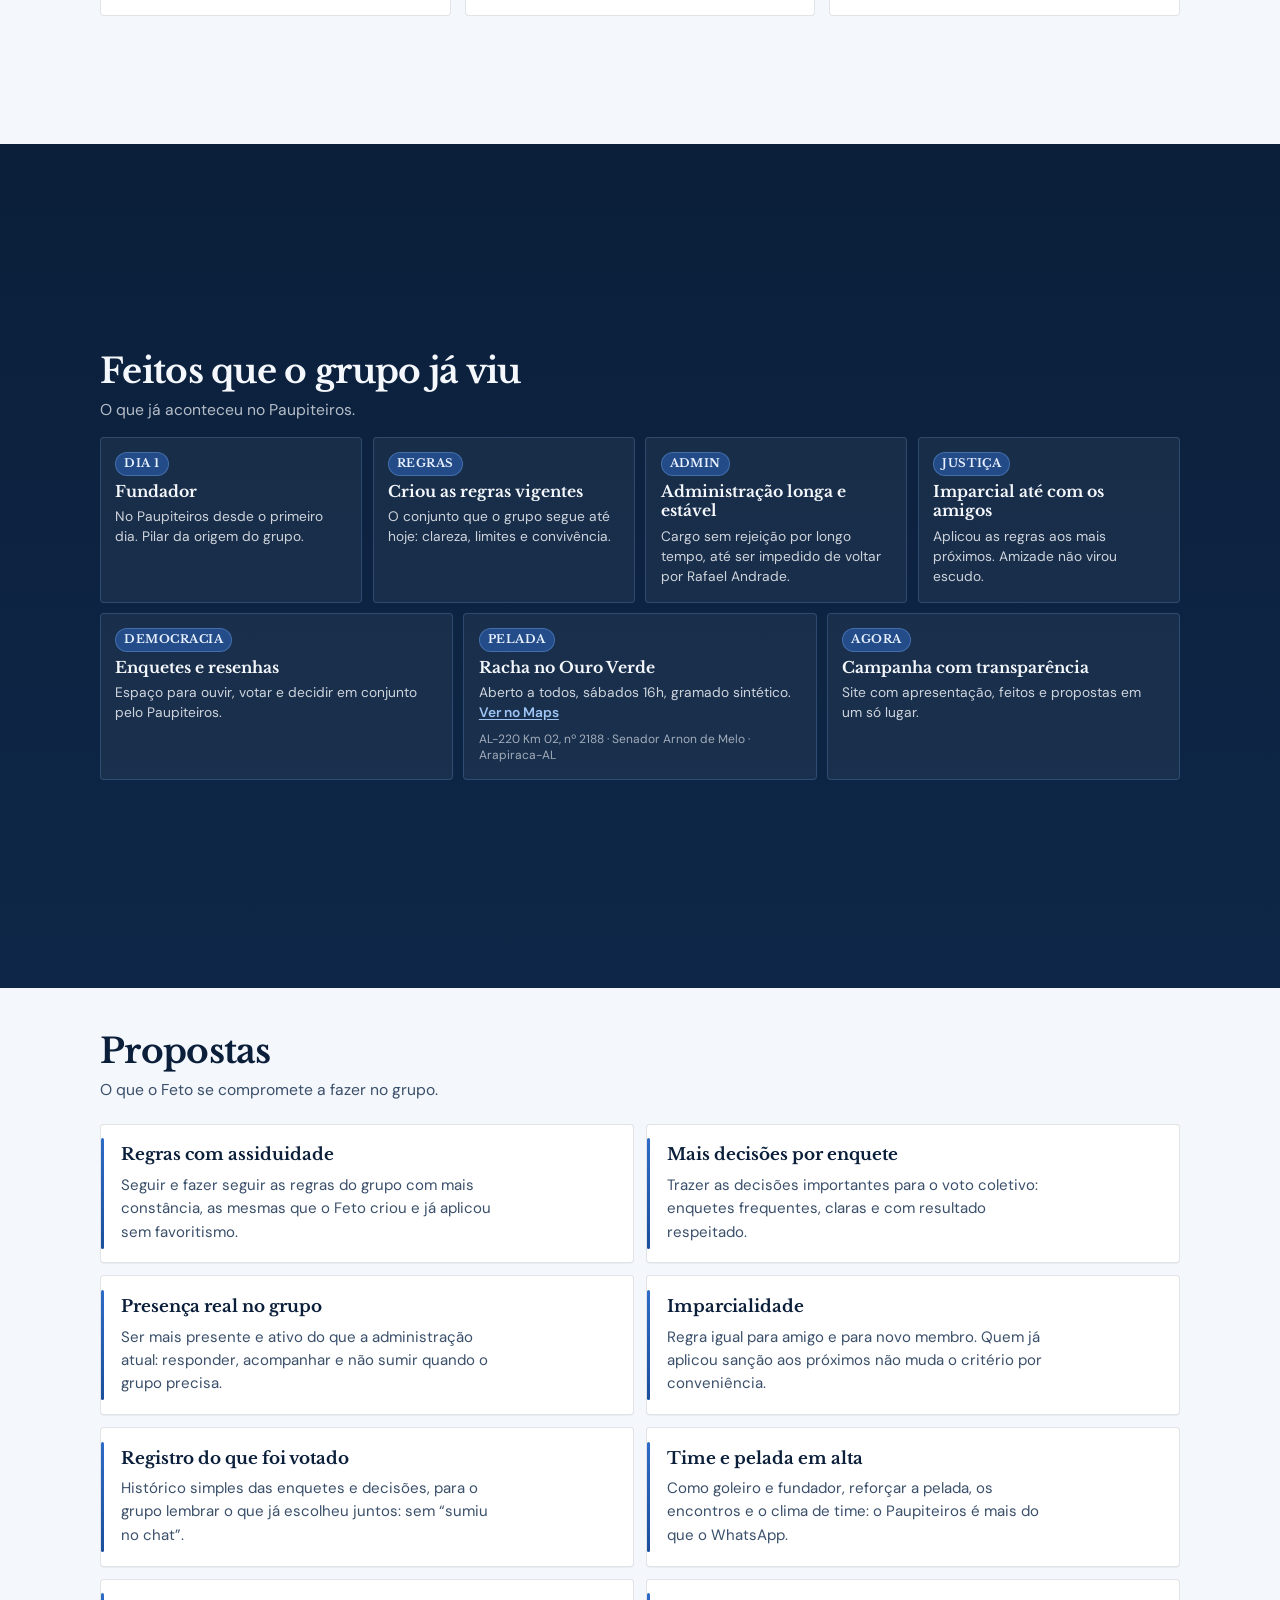
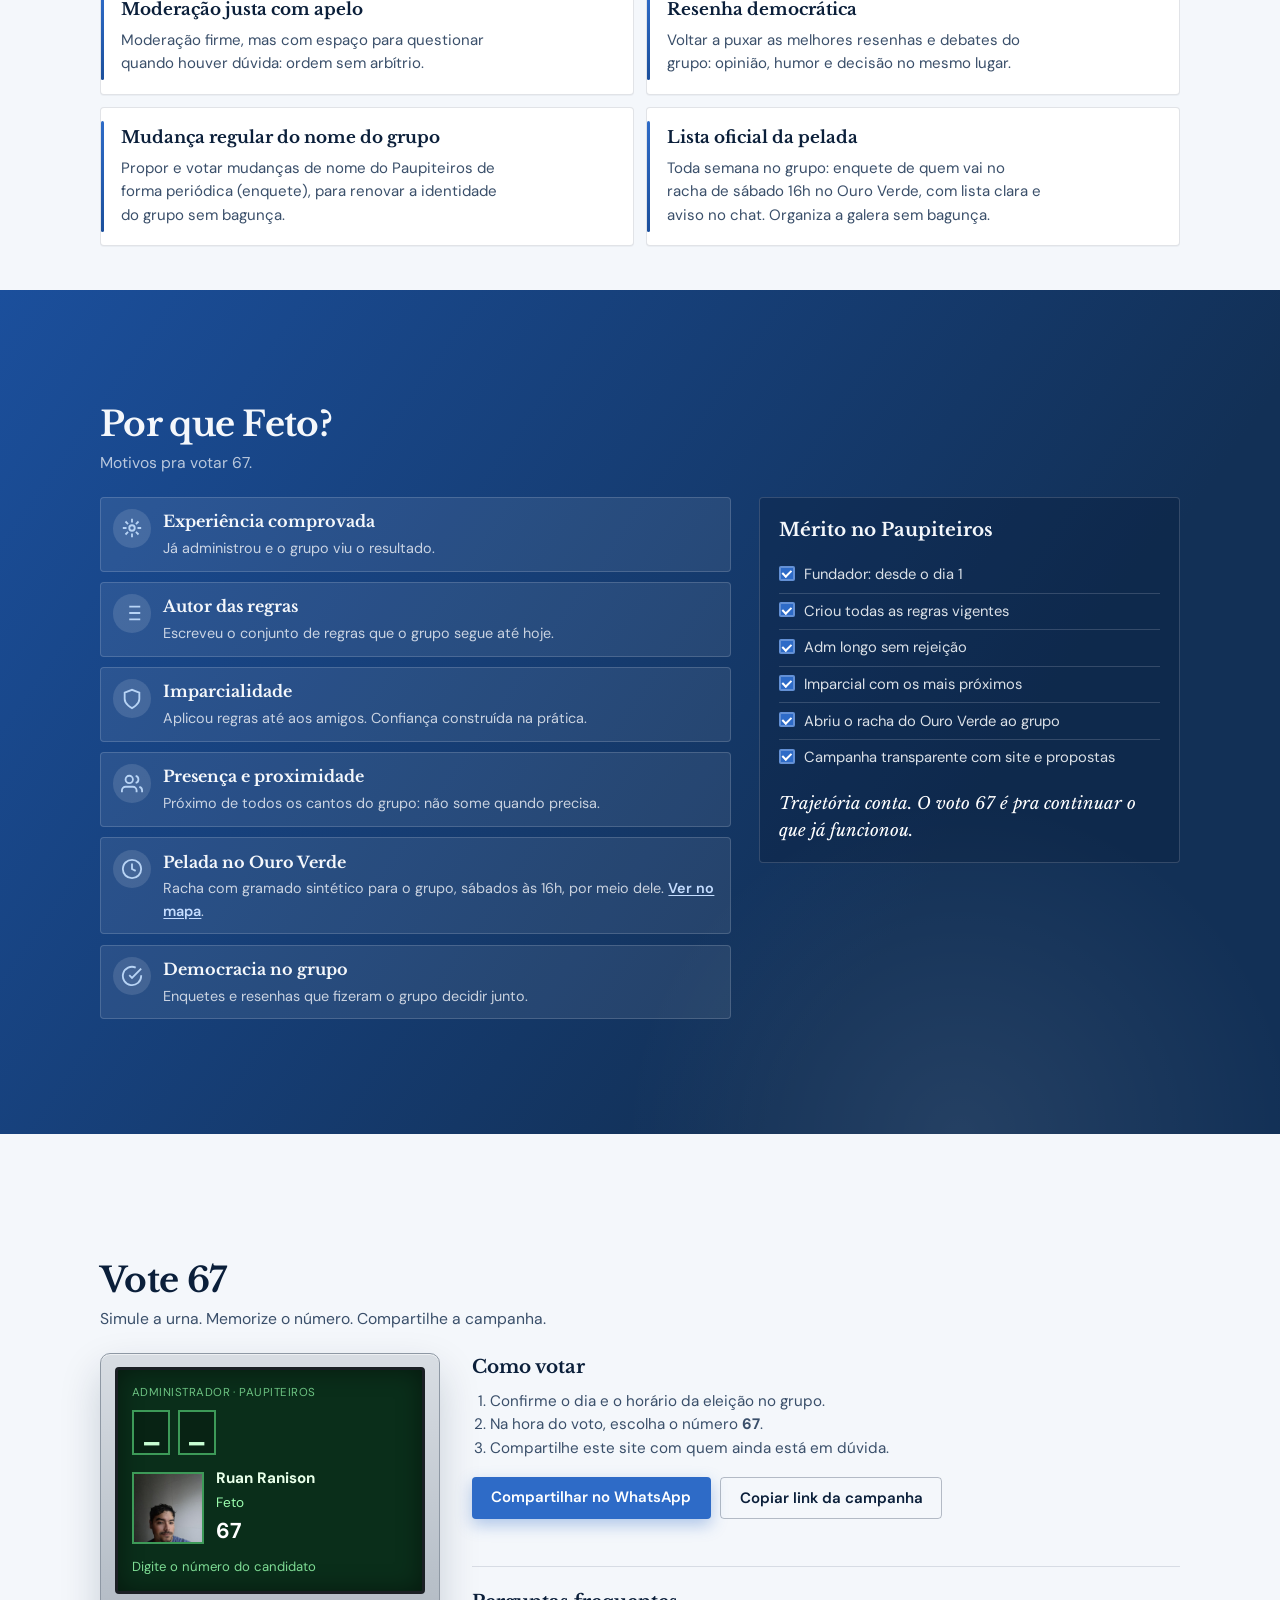
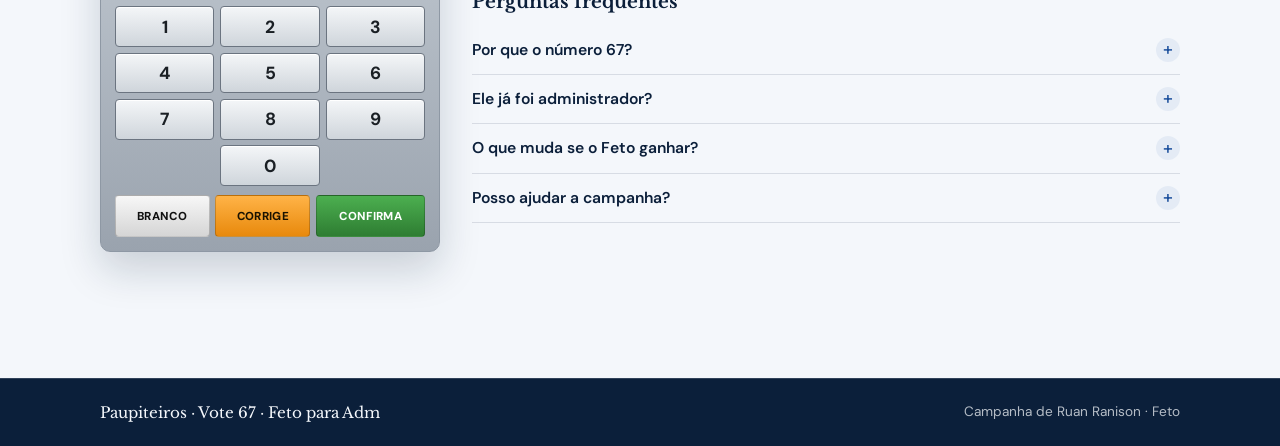
==== commit e2be78cd: "feat: Feitos em grid compacto na viewport da âncora Co-authored-by: Cursor <cursoragent@cursor.com>" ====
--- a/index.html
+++ b/index.html
@@ -169,83 +169,51 @@
         </div>
       </section>
 
-      <section class="section section--navy" id="feitos" aria-labelledby="feitos-title">
+      <section class="section section--navy section--feitos" id="feitos" aria-labelledby="feitos-title">
         <div class="wrap">
-          <div class="section__head section__head--light">
+          <div class="section__head section__head--light section__head--compact">
             <h2 id="feitos-title">Feitos que o grupo já viu</h2>
             <p>O que já aconteceu no Paupiteiros.</p>
           </div>
-          <ol class="timeline">
-            <li>
-              <time>Dia 1</time>
-              <div>
-                <h3>Fundador</h3>
-                <p>No Paupiteiros desde o primeiro dia. Pilar da origem do grupo.</p>
-              </div>
-            </li>
-            <li>
-              <time>Regras</time>
-              <div>
-                <h3>Criou todas as regras vigentes</h3>
-                <p>
-                  O conjunto de regras que o grupo segue até hoje nasceu sob
-                  a liderança do Feto: clareza, limites e convivência.
-                </p>
-              </div>
-            </li>
-            <li>
-              <time>Admin</time>
-              <div>
-                <h3>Administração longa e estável</h3>
-                <p>
-                  Exerceu o cargo sem rejeição por longo tempo, até ser
-                  impedido de voltar à função pelo outro candidato, Rafael Andrade.
-                </p>
-              </div>
-            </li>
-            <li>
-              <time>Justiça</time>
-              <div>
-                <h3>Imparcial até com os amigos</h3>
-                <p>
-                  Aplicou as regras inclusive aos mais próximos. Amizade não
-                  virou escudo: e isso fortaleceu a confiança no grupo.
-                </p>
-              </div>
-            </li>
-            <li>
-              <time>Democracia</time>
-              <div>
-                <h3>Enquetes e resenhas que fizeram sentido</h3>
-                <p>
-                  Puxou as melhores enquetes e debates: espaço para ouvir,
-                  votar e decidir em conjunto.
-                </p>
-              </div>
-            </li>
-            <li>
-              <time>Pelada</time>
-              <div>
-                <h3>Racha no Ouro Verde</h3>
-                <p>
-                  Todos os integrantes do grupo podem participar do
-                  <a href="https://maps.app.goo.gl/xrCuqiYwmXmye4Hv7" target="_blank" rel="noopener noreferrer">Racha no Ouro Verde</a>,
-                  melhor condomínio de Arapiraca, com gramado sintético, graças ao Feto.
-                  Já rola regularmente aos sábados, às 16h.
-                  <span class="feito-addr">Rodovia AL-220, Km 02, nº 2188, Bairro Senador Arnon de Melo, Arapiraca - AL (CEP 57315-745 / 57310).</span>
-                </p>
-              </div>
-            </li>
-
-            <li>
-              <time>Agora</time>
-              <div>
-                <h3>Campanha com transparência</h3>
-                <p>
-                  Este site existe para o eleitorado conhecer apresentação,
-                  feitos e propostas em um só lugar.
-                </p>
-              </div>
+          <ol class="feitos">
+            <li>
+              <span class="feitos__tag">Dia 1</span>
+              <h3>Fundador</h3>
+              <p>No Paupiteiros desde o primeiro dia. Pilar da origem do grupo.</p>
+            </li>
+            <li>
+              <span class="feitos__tag">Regras</span>
+              <h3>Criou as regras vigentes</h3>
+              <p>O conjunto que o grupo segue até hoje: clareza, limites e convivência.</p>
+            </li>
+            <li>
+              <span class="feitos__tag">Admin</span>
+              <h3>Administração longa e estável</h3>
+              <p>Cargo sem rejeição por longo tempo, até ser impedido de voltar por Rafael Andrade.</p>
+            </li>
+            <li>
+              <span class="feitos__tag">Justiça</span>
+              <h3>Imparcial até com os amigos</h3>
+              <p>Aplicou as regras aos mais próximos. Amizade não virou escudo.</p>
+            </li>
+            <li>
+              <span class="feitos__tag">Democracia</span>
+              <h3>Enquetes e resenhas</h3>
+              <p>Espaço para ouvir, votar e decidir em conjunto pelo Paupiteiros.</p>
+            </li>
+            <li>
+              <span class="feitos__tag">Pelada</span>
+              <h3>Racha no Ouro Verde</h3>
+              <p>
+                Aberto a todos, sábados 16h, gramado sintético.
+                <a href="https://maps.app.goo.gl/xrCuqiYwmXmye4Hv7" target="_blank" rel="noopener noreferrer">Ver no Maps</a>
+              </p>
+              <p class="feitos__addr">AL-220 Km 02, nº 2188 · Senador Arnon de Melo · Arapiraca-AL</p>
+            </li>
+            <li>
+              <span class="feitos__tag">Agora</span>
+              <h3>Campanha com transparência</h3>
+              <p>Site com apresentação, feitos e propostas em um só lugar.</p>
             </li>
           </ol>
         </div>
--- a/styles.css
+++ b/styles.css
@@ -498,110 +498,101 @@
   max-width: 32ch;
 }
 
-/* Timeline */
-.timeline {
+/* Feitos � grid compacto (cabe na �ncora/viewport) */
+.section--feitos {
+  justify-content: center;
+  overflow: hidden;
+}
+
+.section__head--compact {
+  margin-bottom: 0.9rem;
+}
+
+.feitos {
   list-style: none;
   margin: 0;
-  padding: 0 0 0 0.35rem;
+  padding: 0;
+  display: grid;
+  grid-template-columns: repeat(12, 1fr);
+  gap: 0.65rem;
+}
+
+.feitos li {
   position: relative;
-  display: grid;
-  gap: 0.85rem;
-}
-
-.timeline::before {
-  content: "";
-  position: absolute;
-  left: 0.55rem;
-  top: 0.4rem;
-  bottom: 0.4rem;
-  width: 2px;
-  background: rgba(74, 134, 212, 0.35);
-}
-
-.timeline li {
-  position: relative;
-  display: grid;
-  grid-template-columns: 7.25rem 1fr;
-  gap: 1rem 1.15rem;
-  padding: 1.1rem 1.15rem 1.1rem 1.75rem;
-  background: rgba(255, 255, 255, 0.04);
-  border: 1px solid var(--line-light);
+  grid-column: span 3;
+  display: flex;
+  flex-direction: column;
+  gap: 0.35rem;
+  min-height: 0;
+  padding: 0.85rem 0.9rem 0.95rem;
+  background: rgba(255, 255, 255, 0.05);
+  border: 1px solid rgba(126, 176, 239, 0.22);
   border-radius: var(--radius);
-  transition: background 0.2s ease, border-color 0.2s ease;
-}
-
-.timeline li::before {
-  content: "";
-  position: absolute;
-  left: 0.3rem;
-  top: 1.35rem;
-  width: 0.55rem;
-  height: 0.55rem;
-  border-radius: 50%;
-  background: var(--blue-soft);
-  box-shadow: 0 0 0 3px rgba(11, 31, 58, 0.9);
-  z-index: 1;
-}
-
-.timeline li:last-child {
-  border-bottom: 1px solid var(--line-light);
-}
-
-.timeline li:hover {
-  background: rgba(255, 255, 255, 0.07);
-  border-color: rgba(74, 134, 212, 0.45);
-}
-
-.timeline time {
+  transition:
+    background 0.2s ease,
+    border-color 0.2s ease,
+    transform 0.25s var(--ease);
+}
+
+.feitos li:hover {
+  background: rgba(255, 255, 255, 0.09);
+  border-color: rgba(126, 176, 239, 0.45);
+  transform: translateY(-2px);
+}
+
+/* Segunda linha: 3 cards iguais (4+4+4) */
+.feitos li:nth-child(n + 5) {
+  grid-column: span 4;
+}
+
+.feitos__tag {
   display: inline-flex;
+  align-self: start;
   align-items: center;
-  justify-content: center;
-  align-self: start;
-  min-height: 1.85rem;
-  padding: 0.2rem 0.65rem;
-  font-family: var(--font-display);
-  font-size: 0.82rem;
-  font-weight: 700;
+  padding: 0.15rem 0.5rem;
+  font-family: var(--font-display);
+  font-size: 0.72rem;
+  font-weight: 700;
+  letter-spacing: 0.04em;
+  text-transform: uppercase;
   color: #e8f1ff;
-  background: rgba(46, 107, 199, 0.45);
+  background: rgba(46, 107, 199, 0.5);
   border: 1px solid rgba(126, 176, 239, 0.35);
   border-radius: 999px;
-  white-space: nowrap;
-}
-
-.timeline h3 {
-  margin: 0 0 0.4rem;
-  font-family: var(--font-display);
-  font-size: 1.12rem;
+}
+
+.feitos h3 {
+  margin: 0;
+  font-family: var(--font-display);
+  font-size: 0.98rem;
   font-weight: 700;
   line-height: 1.25;
 }
 
-.timeline p {
-  margin: 0;
-  max-width: 58ch;
-  font-size: 0.98rem;
-  line-height: 1.6;
-  color: rgba(247, 249, 252, 0.84);
-}
-
-.timeline a {
+.feitos p {
+  margin: 0;
+  font-size: 0.86rem;
+  line-height: 1.45;
+  color: rgba(247, 249, 252, 0.82);
+}
+
+.feitos a {
   color: #9ec5f5;
   font-weight: 600;
   text-decoration: underline;
-  text-underline-offset: 0.18em;
-}
-
-.timeline a:hover,
-.timeline a:focus-visible {
+  text-underline-offset: 0.15em;
+}
+
+.feitos a:hover,
+.feitos a:focus-visible {
   color: #c5ddff;
 }
 
-.timeline .feito-addr {
-  display: block;
-  margin-top: 0.45rem;
-  font-size: 0.88rem;
-  color: rgba(247, 249, 252, 0.68);
+.feitos__addr {
+  margin-top: 0.15rem !important;
+  font-size: 0.75rem !important;
+  line-height: 1.35 !important;
+  color: rgba(247, 249, 252, 0.62) !important;
 }
 
 /* Proposals */
@@ -880,7 +871,7 @@
   width: 140px;
   height: 140px;
   object-fit: cover;
-  object-position: center 8%;
+  object-position: center top;
   border-radius: 50%;
   box-shadow: 0 0 0 3px var(--white), 0 0 0 5px rgba(27, 79, 156, 0.35);
 }
@@ -1127,7 +1118,7 @@
   width: 72px;
   height: 72px;
   object-fit: cover;
-  object-position: center 8%;
+  object-position: center top;
   border: 2px solid #3d9a58;
   background: #062214;
 }
@@ -1317,14 +1308,22 @@
     padding: 1.15rem 1rem;
   }
 
-  .timeline {
-    padding-left: 0.15rem;
-  }
-
-  .timeline li {
-    grid-template-columns: 1fr;
+  .section--feitos {
+    overflow: visible;
+  }
+
+  .feitos {
+    grid-template-columns: repeat(2, 1fr);
     gap: 0.55rem;
-    padding: 1rem 1rem 1rem 1.65rem;
+  }
+
+  .feitos li,
+  .feitos li:nth-child(n + 5) {
+    grid-column: auto;
+  }
+
+  .feitos li:last-child {
+    grid-column: 1 / -1;
   }
 
   .proposals {
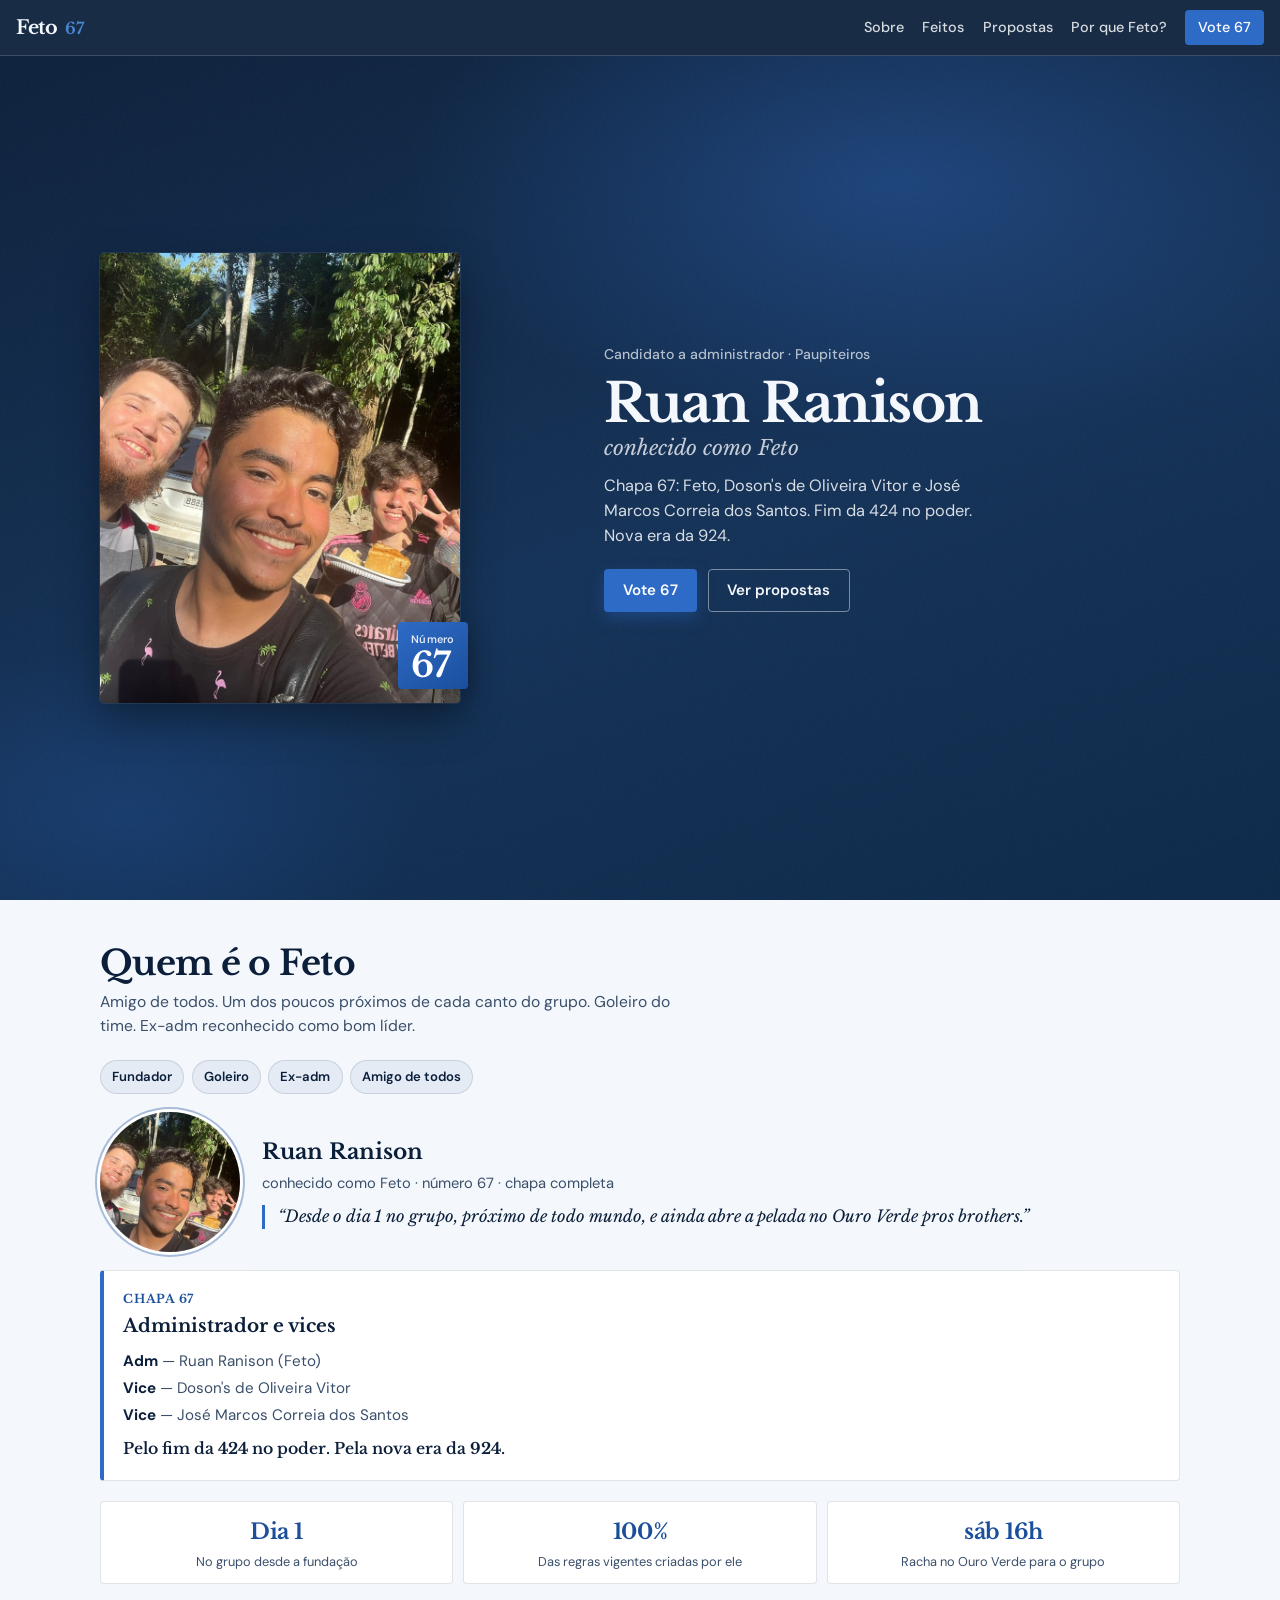
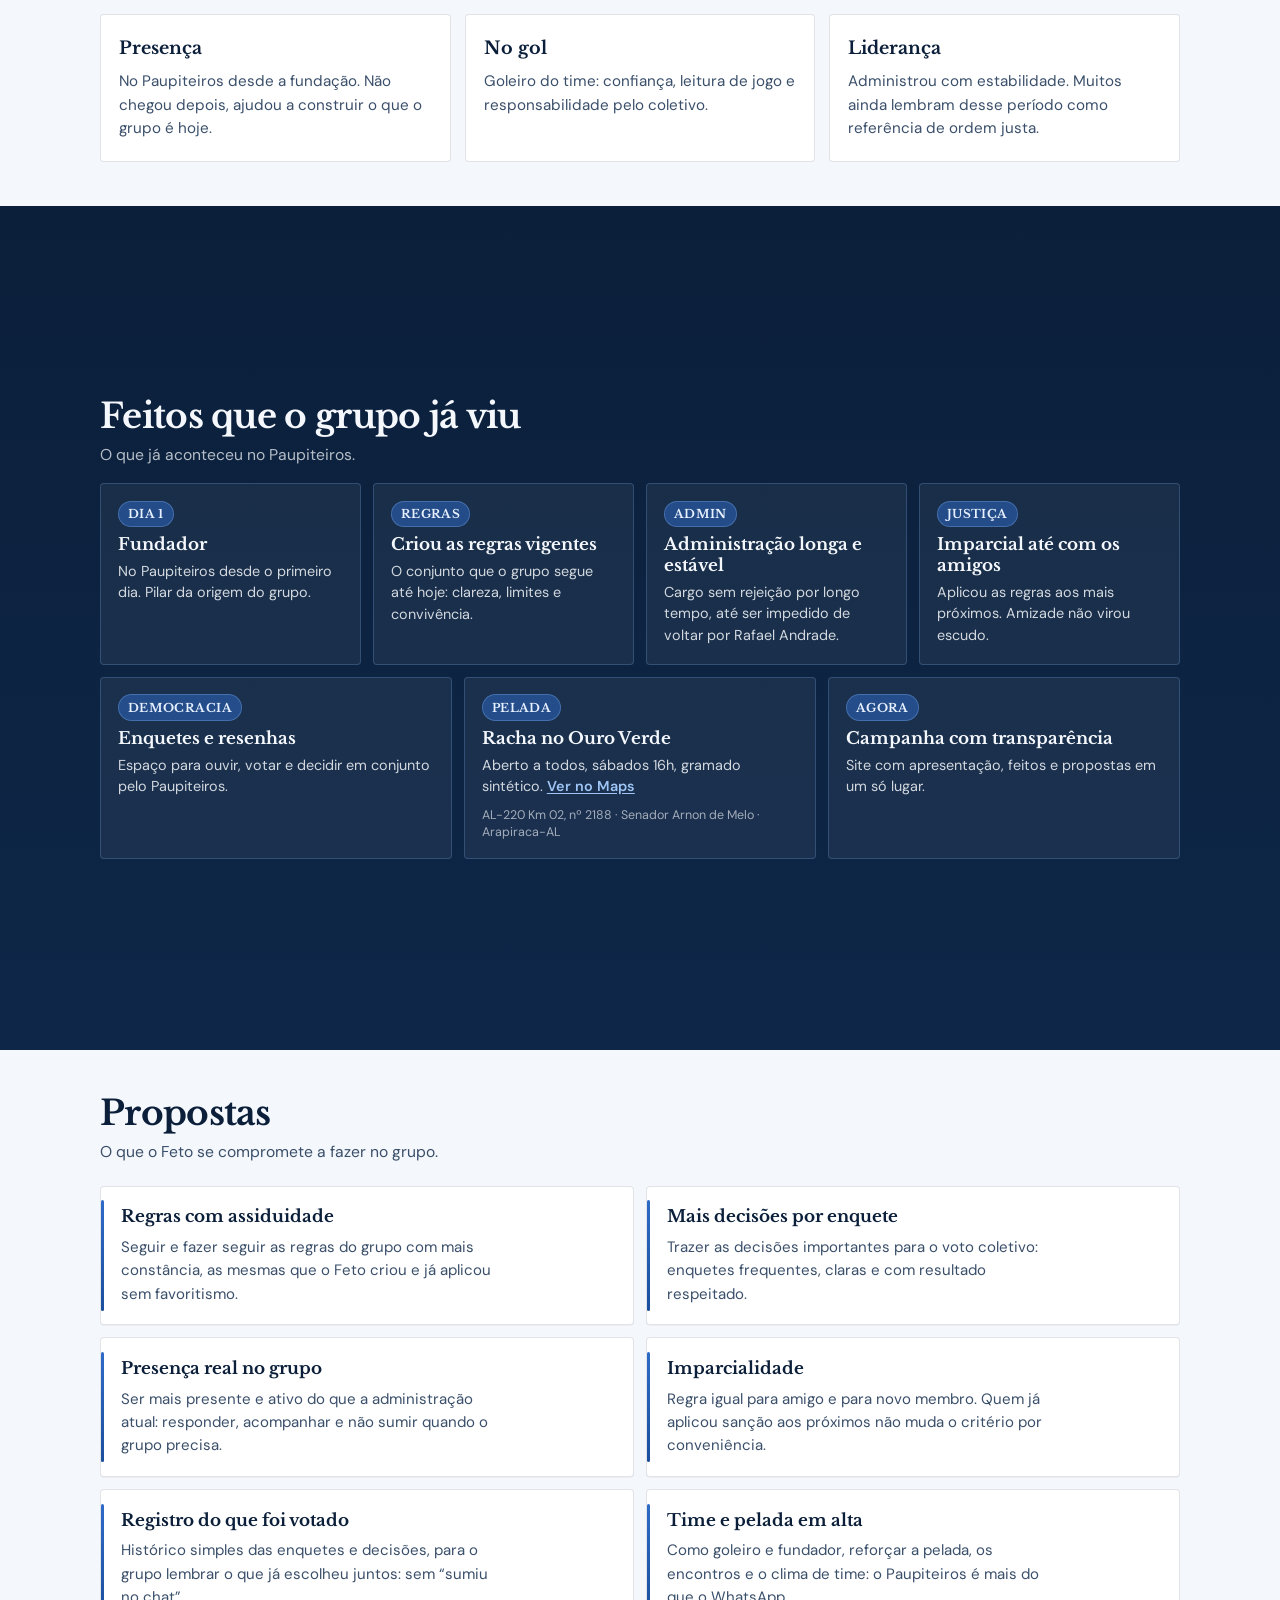
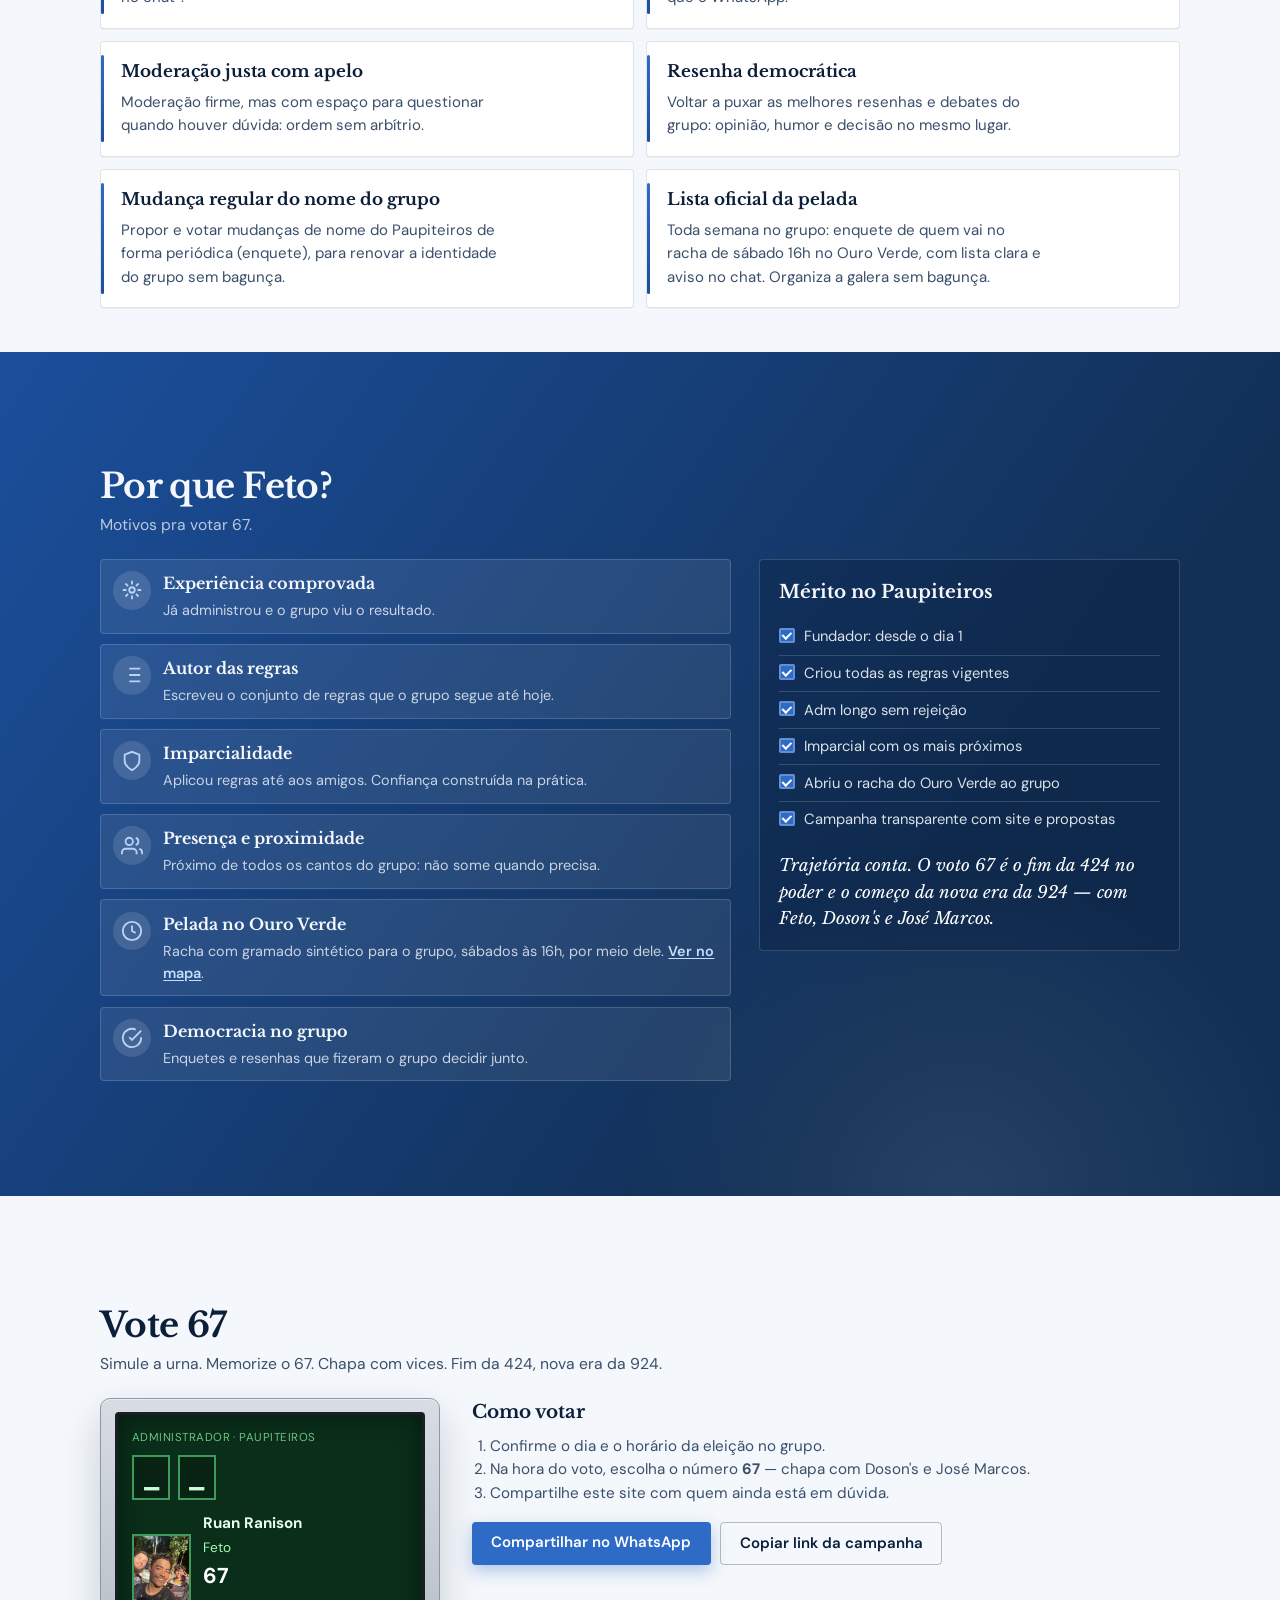
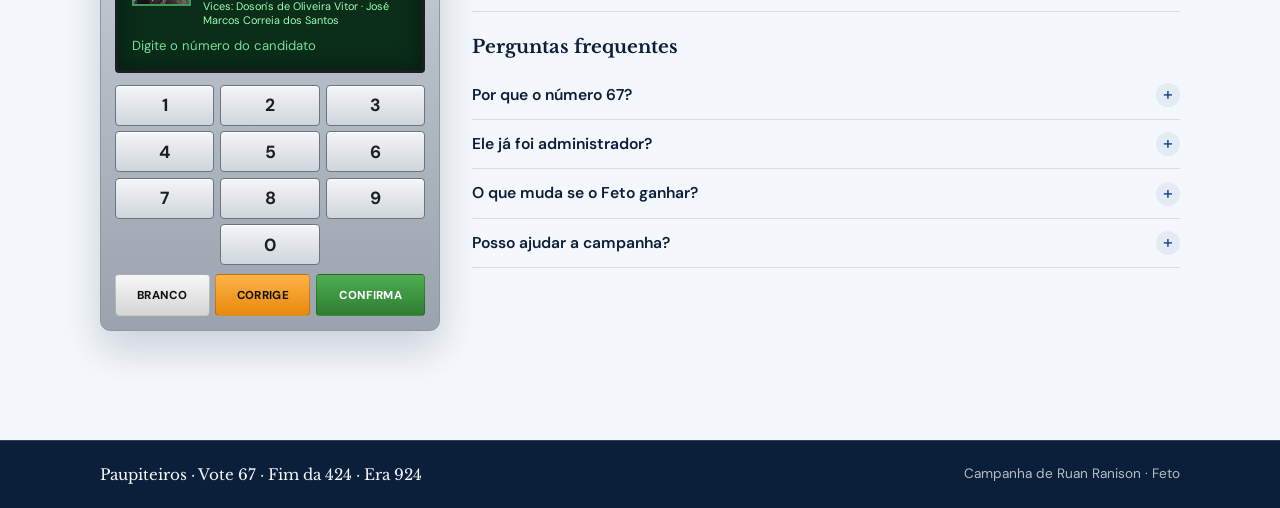
==== commit 9bde0303: "feat: foto da chapa, vices na urna e slogan 424/924 Co-authored-by: Cursor <cursoragent@cursor.com>" ====
--- a/index.html
+++ b/index.html
@@ -6,12 +6,12 @@
     <meta name="theme-color" content="#0B1F3A" />
     <meta
       name="description"
-      content="Ruan Ranison, o Feto: candidato a administrador do Paupiteiros. Número 67. Fundador, goleiro e líder imparcial."
+      content="Ruan Ranison, o Feto: candidato a administrador do Paupiteiros. Número 67. Chapa com Doson's de Oliveira Vitor e José Marcos Correia dos Santos. Fim da 424, nova era da 924."
     />
     <meta property="og:title" content="Feto 67: Para administrador do Paupiteiros" />
     <meta
       property="og:description"
-      content="Desde o dia 1. Criou as regras. Aplicou com imparcialidade. Vote 67."
+      content="Fim da 424 no poder. Nova era da 924. Vote 67 — Feto, com Doson's e José Marcos."
     />
     <meta property="og:type" content="website" />
     <meta
@@ -20,7 +20,7 @@
     />
     <meta
       property="og:image"
-      content="https://ruanranison.github.io/feto-para-adm-paupiteiros-vote-67/assets/feto.png"
+      content="https://ruanranison.github.io/feto-para-adm-paupiteiros-vote-67/assets/feto.jpg"
     />
     <meta name="twitter:card" content="summary_large_image" />
     <title>Feto 67 · Paupiteiros</title>
@@ -69,8 +69,8 @@
         <div class="hero__grid">
           <figure class="hero__portrait">
             <img
-              src="assets/feto.png"
-              alt="Retrato de Ruan Ranison, o Feto, candidato número 67"
+              src="assets/feto.jpg"
+              alt="Feto com a chapa: Doson's de Oliveira Vitor e José Marcos Correia dos Santos"
               width="640"
               height="800"
               fetchpriority="high"
@@ -87,8 +87,8 @@
               <span class="hero__aka">conhecido como Feto</span>
             </h1>
             <p class="hero__lead">
-              Desde o dia&nbsp;1. Criou as regras. Aplicou sem favoritismo.
-              Pede o voto&nbsp;67 para voltar a servir o grupo.
+              Chapa&nbsp;67: Feto, Doson's de Oliveira Vitor e José Marcos Correia dos Santos.
+              Fim da&nbsp;424 no poder. Nova era da&nbsp;924.
             </p>
             <div class="hero__actions">
               <a class="btn btn--primary" href="#vote">Vote 67</a>
@@ -117,15 +117,26 @@
 
           <div class="about-profile">
             <figure class="about-profile__photo">
-              <img src="assets/feto.png" alt="Ruan Ranison, o Feto" width="280" height="280" loading="lazy" />
+              <img src="assets/feto.jpg" alt="Ruan Ranison, o Feto" width="280" height="280" loading="lazy" />
             </figure>
             <div class="about-profile__body">
               <p class="about-profile__name">Ruan Ranison</p>
-              <p class="about-profile__aka">conhecido como Feto · número 67</p>
+              <p class="about-profile__aka">conhecido como Feto · número 67 · chapa completa</p>
               <blockquote class="about-quote">
                 “Desde o dia 1 no grupo, próximo de todo mundo, e ainda abre a pelada no Ouro Verde pros brothers.”
               </blockquote>
             </div>
+          </div>
+
+          <div class="chapa" aria-label="Chapa 67">
+            <p class="chapa__eyebrow">Chapa 67</p>
+            <h3 class="chapa__title">Administrador e vices</h3>
+            <ul class="chapa__list">
+              <li><strong>Adm</strong> — Ruan Ranison (Feto)</li>
+              <li><strong>Vice</strong> — Doson's de Oliveira Vitor</li>
+              <li><strong>Vice</strong> — José Marcos Correia dos Santos</li>
+            </ul>
+            <p class="chapa__slogan">Pelo fim da <strong>424</strong> no poder. Pela nova era da <strong>924</strong>.</p>
           </div>
 
           <div class="stats" role="list">
@@ -390,7 +401,7 @@
                 <li>Abriu o racha do Ouro Verde ao grupo</li>
                 <li>Campanha transparente com site e propostas</li>
               </ul>
-              <p class="why-copy__close">Trajetória conta. O voto 67 é pra continuar o que já funcionou.</p>
+              <p class="why-copy__close">Trajetória conta. O voto 67 é o fim da 424 no poder e o começo da nova era da 924 — com Feto, Doson's e José Marcos.</p>
             </aside>
           </div>
         </div>
@@ -400,7 +411,7 @@
         <div class="wrap">
           <div class="section__head">
             <h2 id="vote-title">Vote 67</h2>
-            <p>Simule a urna. Memorize o número. Compartilhe a campanha.</p>
+            <p>Simule a urna. Memorize o 67. Chapa com vices. Fim da 424, nova era da 924.</p>
           </div>
 
           <div class="vote-layout">
@@ -412,11 +423,12 @@
                   <span class="urna__slot" data-i="1">_</span>
                 </div>
                 <div class="urna__candidate" id="urnaCandidate" hidden>
-                  <img src="assets/feto.png" alt="" width="96" height="96" />
+                  <img src="assets/feto.jpg" alt="" width="96" height="96" />
                   <div>
                     <p class="urna__cand-name">Ruan Ranison</p>
                     <p class="urna__cand-aka">Feto</p>
                     <p class="urna__cand-num">67</p>
+                    <p class="urna__vices">Vices: Doson's de Oliveira Vitor · José Marcos Correia dos Santos</p>
                   </div>
                 </div>
                 <p class="urna__msg" id="urnaMsg">Digite o número do candidato</p>
@@ -446,7 +458,7 @@
               <h3>Como votar</h3>
               <ol>
                 <li>Confirme o dia e o horário da eleição no grupo.</li>
-                <li>Na hora do voto, escolha o número <strong>67</strong>.</li>
+                <li>Na hora do voto, escolha o número <strong>67</strong> — chapa com Doson's e José Marcos.</li>
                 <li>Compartilhe este site com quem ainda está em dúvida.</li>
               </ol>
               <div class="vote-panel__actions">
@@ -459,7 +471,7 @@
                 <h3>Perguntas frequentes</h3>
                 <details>
                   <summary>Por que o número 67?</summary>
-                  <p>É o número oficial da campanha do Feto nesta eleição. Memorize: <strong>67</strong>.</p>
+                  <p>É o número oficial da campanha do Feto nesta eleição. Memorize: <strong>67</strong>. A chapa traz Doson's de Oliveira Vitor e José Marcos Correia dos Santos como vices. Fim da 424; nova era da 924.</p>
                 </details>
                 <details>
                   <summary>Ele já foi administrador?</summary>
@@ -467,7 +479,7 @@
                 </details>
                 <details>
                   <summary>O que muda se o Feto ganhar?</summary>
-                  <p>Regras com assiduidade, mais enquetes, presença real no grupo, imparcialidade e foco no time dos Paupiteiros.</p>
+                  <p>Regras com assiduidade, mais enquetes, presença real, imparcialidade e foco no time. Fim da 424 no poder; começa a nova era da 924 com a chapa 67.</p>
                 </details>
                 <details>
                   <summary>Posso ajudar a campanha?</summary>
@@ -483,7 +495,7 @@
 
     <footer class="footer">
       <div class="wrap footer__inner">
-        <p class="footer__brand">Paupiteiros · Vote 67 · Feto para Adm</p>
+        <p class="footer__brand">Paupiteiros · Vote 67 · Fim da 424 · Era 924</p>
         <p class="footer__meta">Campanha de Ruan Ranison · Feto</p>
       </div>
     </footer>
--- a/styles.css
+++ b/styles.css
@@ -284,7 +284,7 @@
   width: 100%;
   aspect-ratio: 4 / 5;
   object-fit: cover;
-  object-position: center 16%;
+  object-position: 70% 28%;
   border-radius: var(--radius);
   box-shadow:
     0 0 0 1px rgba(255, 255, 255, 0.08),
@@ -498,14 +498,14 @@
   max-width: 32ch;
 }
 
-/* Feitos � grid compacto (cabe na �ncora/viewport) */
+/* Feitos � grid na viewport, tamanho intermedi�rio */
 .section--feitos {
   justify-content: center;
   overflow: hidden;
 }
 
 .section__head--compact {
-  margin-bottom: 0.9rem;
+  margin-bottom: 1rem;
 }
 
 .feitos {
@@ -514,7 +514,7 @@
   padding: 0;
   display: grid;
   grid-template-columns: repeat(12, 1fr);
-  gap: 0.65rem;
+  gap: 0.75rem;
 }
 
 .feitos li {
@@ -522,11 +522,11 @@
   grid-column: span 3;
   display: flex;
   flex-direction: column;
-  gap: 0.35rem;
+  gap: 0.4rem;
   min-height: 0;
-  padding: 0.85rem 0.9rem 0.95rem;
-  background: rgba(255, 255, 255, 0.05);
-  border: 1px solid rgba(126, 176, 239, 0.22);
+  padding: 1.05rem 1.05rem 1.1rem;
+  background: rgba(255, 255, 255, 0.055);
+  border: 1px solid rgba(126, 176, 239, 0.25);
   border-radius: var(--radius);
   transition:
     background 0.2s ease,
@@ -535,8 +535,8 @@
 }
 
 .feitos li:hover {
-  background: rgba(255, 255, 255, 0.09);
-  border-color: rgba(126, 176, 239, 0.45);
+  background: rgba(255, 255, 255, 0.095);
+  border-color: rgba(126, 176, 239, 0.48);
   transform: translateY(-2px);
 }
 
@@ -549,9 +549,9 @@
   display: inline-flex;
   align-self: start;
   align-items: center;
-  padding: 0.15rem 0.5rem;
-  font-family: var(--font-display);
-  font-size: 0.72rem;
+  padding: 0.2rem 0.55rem;
+  font-family: var(--font-display);
+  font-size: 0.74rem;
   font-weight: 700;
   letter-spacing: 0.04em;
   text-transform: uppercase;
@@ -564,16 +564,16 @@
 .feitos h3 {
   margin: 0;
   font-family: var(--font-display);
-  font-size: 0.98rem;
+  font-size: 1.05rem;
   font-weight: 700;
   line-height: 1.25;
 }
 
 .feitos p {
   margin: 0;
-  font-size: 0.86rem;
-  line-height: 1.45;
-  color: rgba(247, 249, 252, 0.82);
+  font-size: 0.9rem;
+  line-height: 1.48;
+  color: rgba(247, 249, 252, 0.84);
 }
 
 .feitos a {
@@ -589,8 +589,8 @@
 }
 
 .feitos__addr {
-  margin-top: 0.15rem !important;
-  font-size: 0.75rem !important;
+  margin-top: 0.2rem !important;
+  font-size: 0.78rem !important;
   line-height: 1.35 !important;
   color: rgba(247, 249, 252, 0.62) !important;
 }
@@ -871,7 +871,7 @@
   width: 140px;
   height: 140px;
   object-fit: cover;
-  object-position: center top;
+  object-position: 70% 28%;
   border-radius: 50%;
   box-shadow: 0 0 0 3px var(--white), 0 0 0 5px rgba(27, 79, 156, 0.35);
 }
@@ -887,6 +887,59 @@
   margin: 0.2rem 0 0.65rem;
   color: var(--ink-soft);
   font-size: 0.92rem;
+}
+
+.chapa {
+  margin: 0 0 1.25rem;
+  padding: 1.15rem 1.2rem 1.2rem;
+  background: var(--white);
+  border: 1px solid var(--line);
+  border-radius: var(--radius);
+  border-left: 4px solid var(--blue-bright);
+}
+
+.chapa__eyebrow {
+  margin: 0 0 0.25rem;
+  font-family: var(--font-display);
+  font-size: 0.75rem;
+  font-weight: 700;
+  letter-spacing: 0.06em;
+  text-transform: uppercase;
+  color: var(--blue);
+}
+
+.chapa__title {
+  margin: 0 0 0.65rem;
+  font-family: var(--font-display);
+  font-size: 1.15rem;
+  font-weight: 700;
+}
+
+.chapa__list {
+  margin: 0 0 0.75rem;
+  padding: 0;
+  list-style: none;
+  display: grid;
+  gap: 0.35rem;
+}
+
+.chapa__list li {
+  font-size: 0.95rem;
+  color: var(--ink-soft);
+  line-height: 1.4;
+}
+
+.chapa__list strong {
+  color: var(--ink);
+}
+
+.chapa__slogan {
+  margin: 0;
+  font-family: var(--font-display);
+  font-size: 0.98rem;
+  font-weight: 600;
+  line-height: 1.4;
+  color: var(--navy);
 }
 
 .about-quote {
@@ -1118,7 +1171,7 @@
   width: 72px;
   height: 72px;
   object-fit: cover;
-  object-position: center top;
+  object-position: 70% 28%;
   border: 2px solid #3d9a58;
   background: #062214;
 }
@@ -1141,6 +1194,14 @@
   font-size: 1.35rem;
   font-weight: 700;
   color: #fff;
+}
+
+.urna__vices {
+  margin: 0.35rem 0 0;
+  max-width: 16rem;
+  font-size: 0.68rem;
+  line-height: 1.3;
+  color: #9dffb0;
 }
 
 .urna__msg {
@@ -1314,12 +1375,13 @@
 
   .feitos {
     grid-template-columns: repeat(2, 1fr);
-    gap: 0.55rem;
+    gap: 0.6rem;
   }
 
   .feitos li,
   .feitos li:nth-child(n + 5) {
     grid-column: auto;
+    padding: 0.95rem 0.95rem 1rem;
   }
 
   .feitos li:last-child {
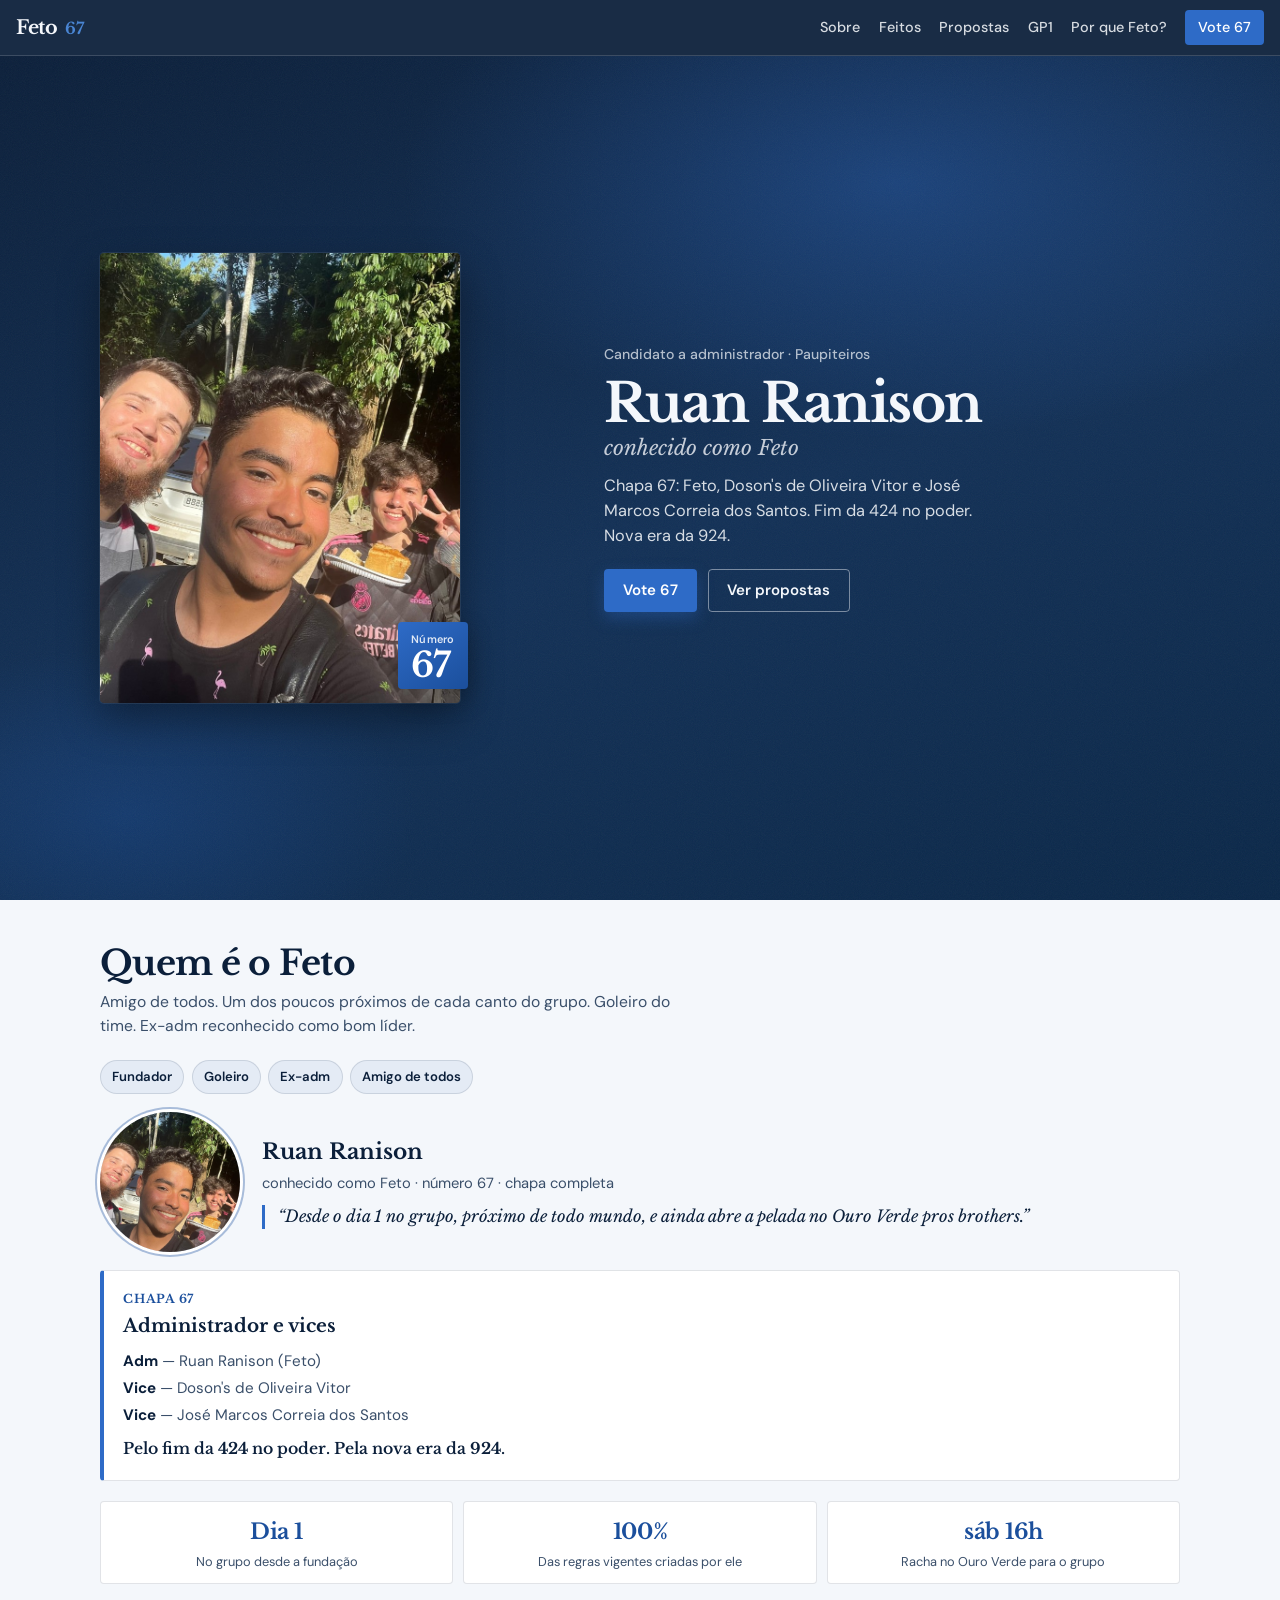
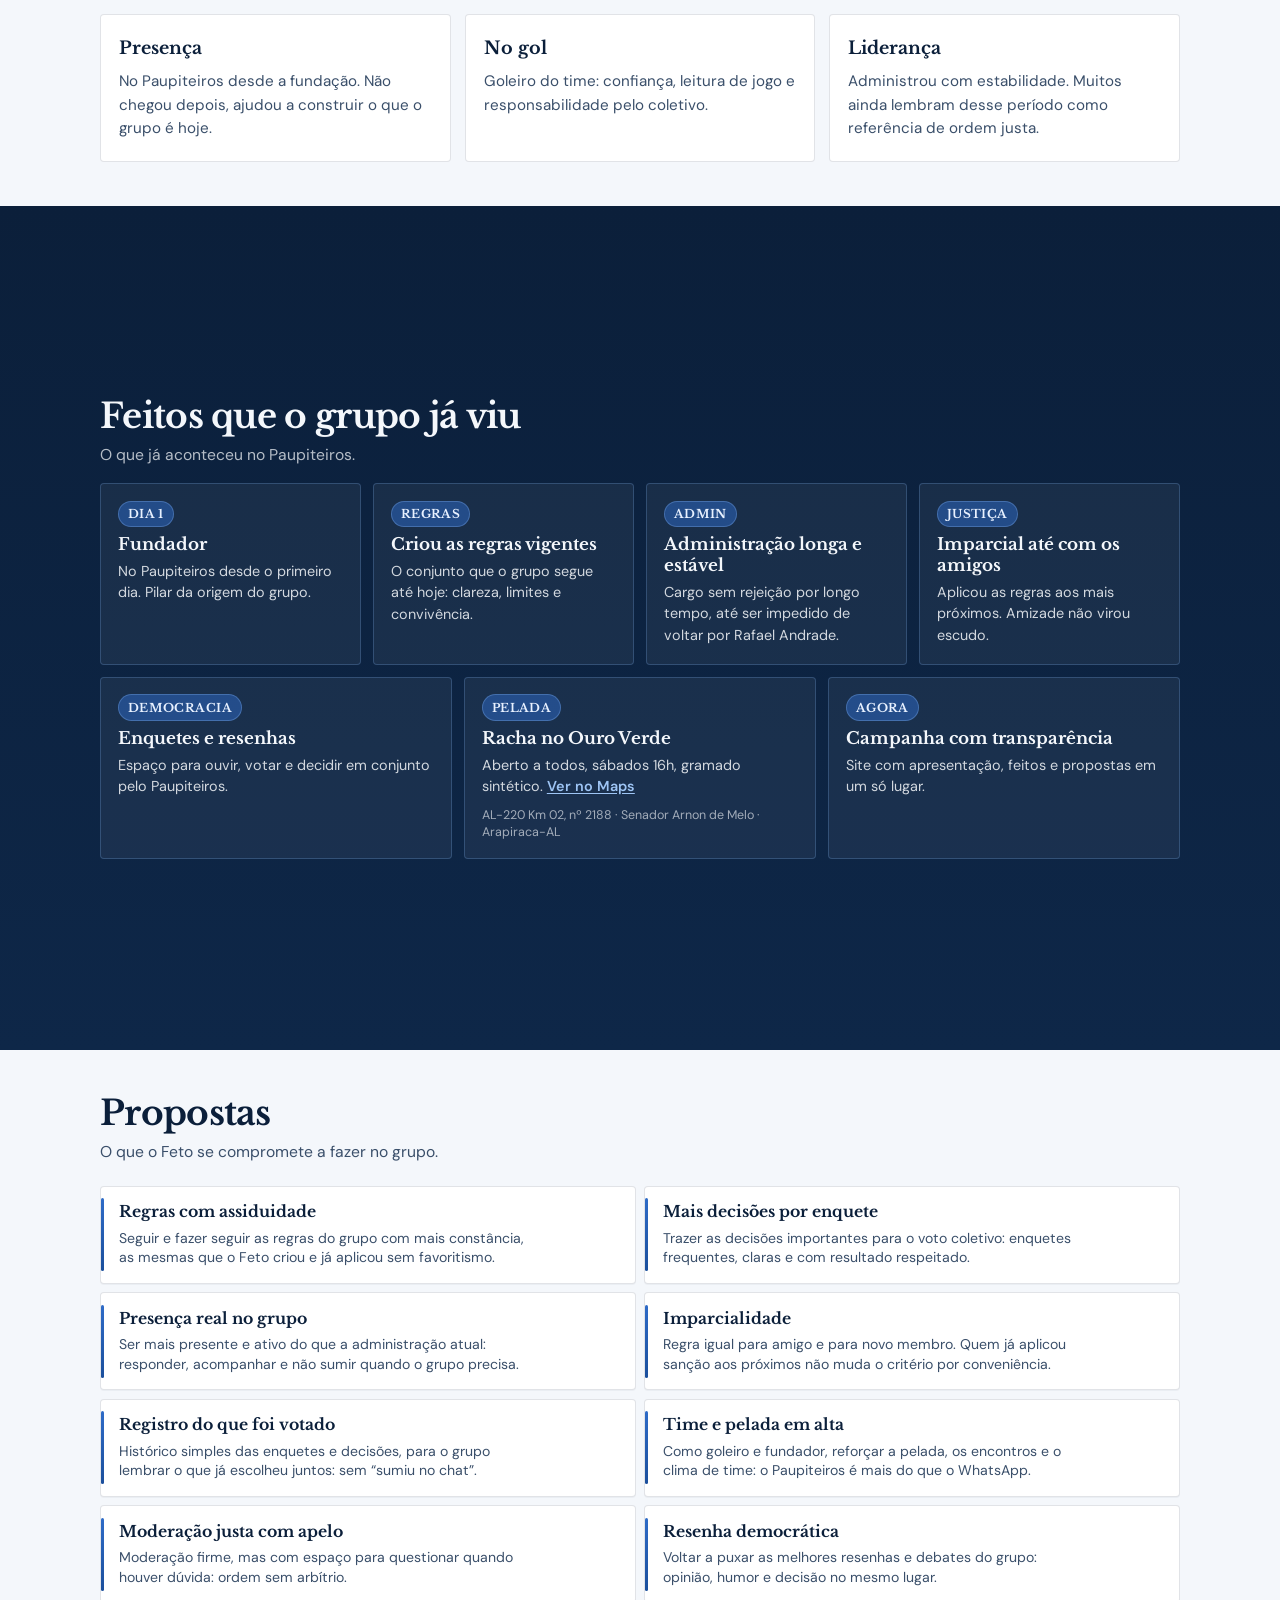
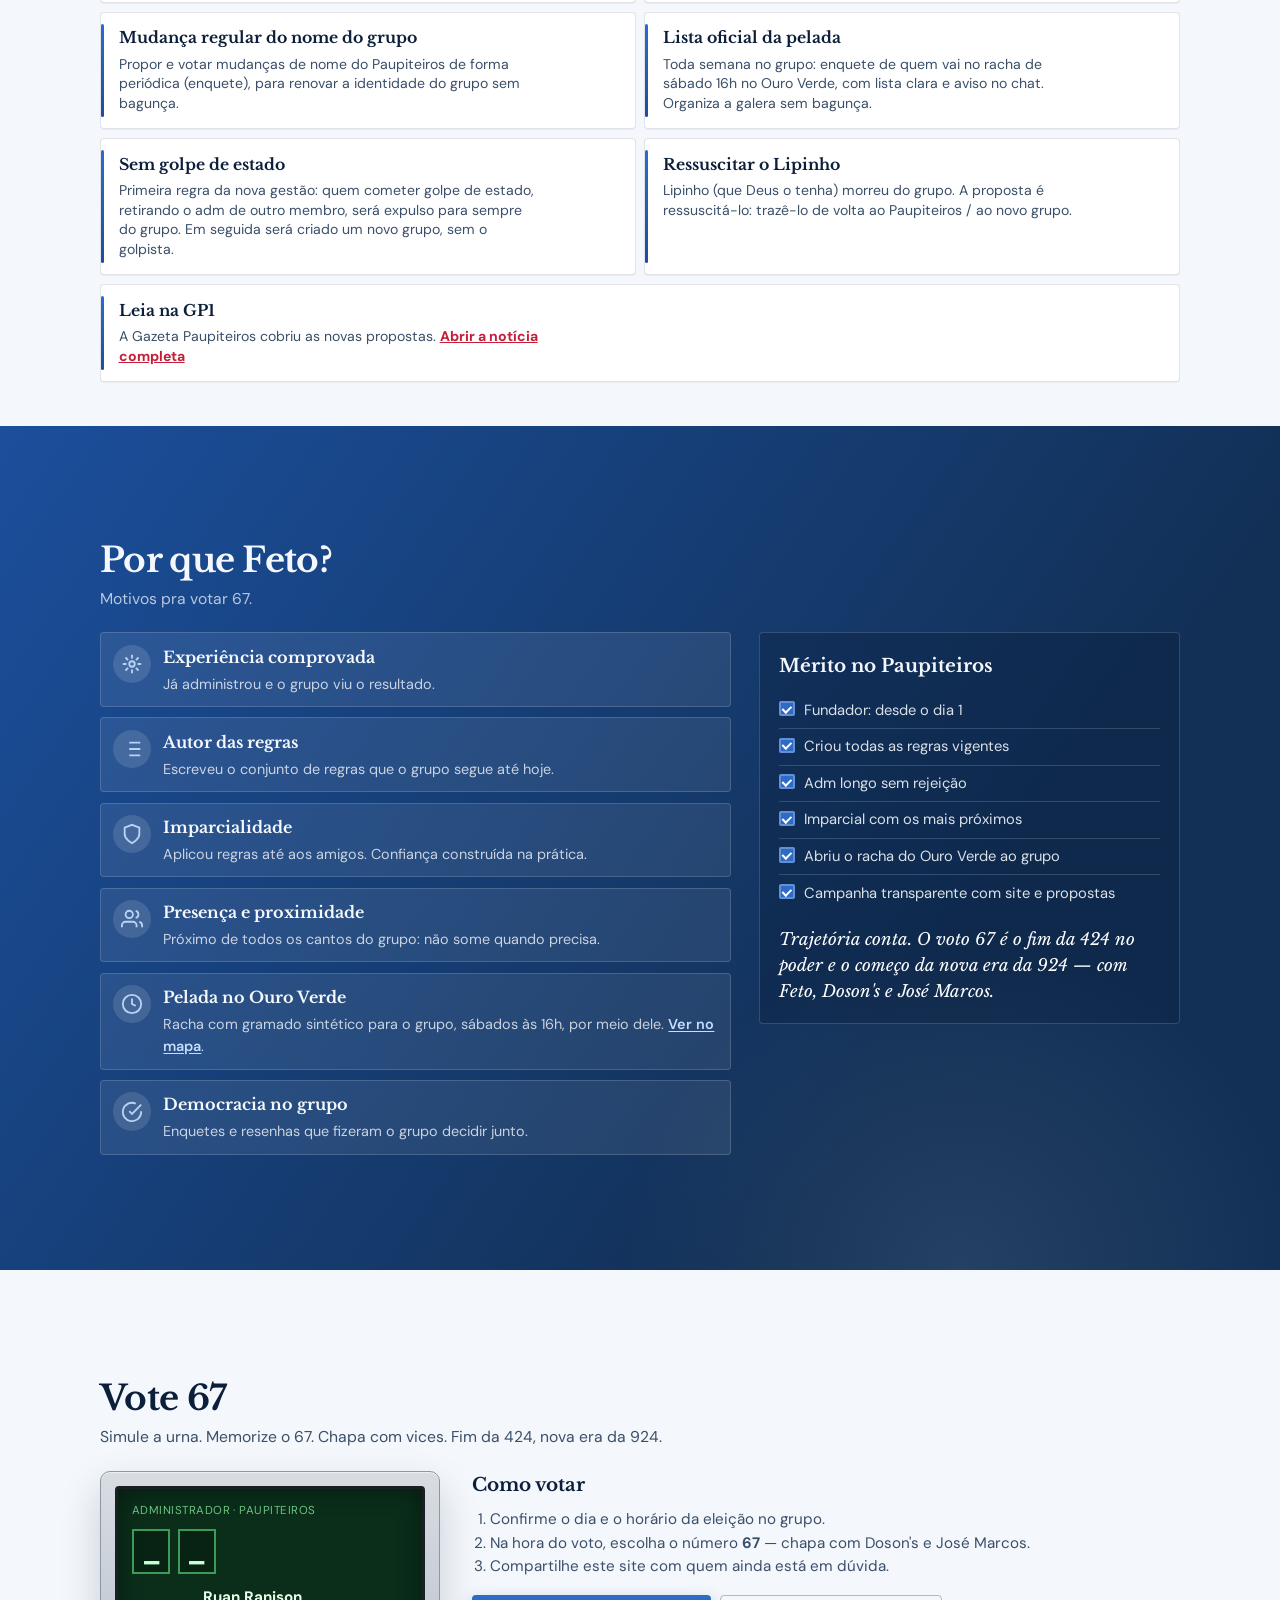
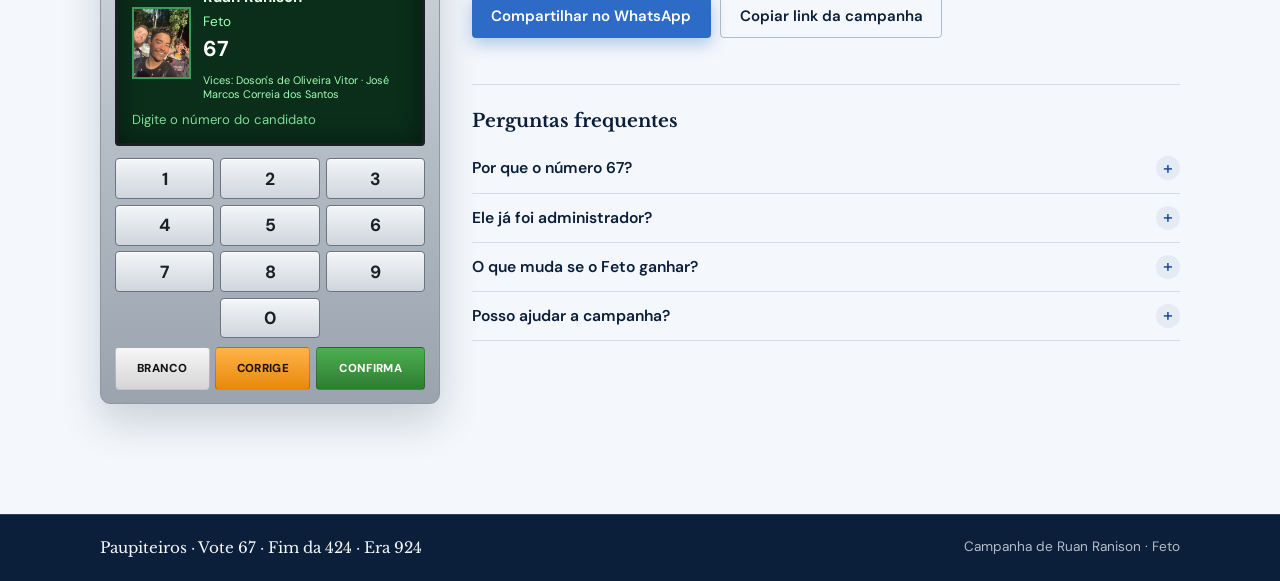
==== commit e22681d0: "feat: propostas anti-golpe e Lipinho, notícia GP1 e textos WhatsApp Adiciona propostas 11–12, página" ====
--- a/index.html
+++ b/index.html
@@ -58,6 +58,7 @@
         <a href="#sobre">Sobre</a>
         <a href="#feitos">Feitos</a>
         <a href="#propostas">Propostas</a>
+        <a href="noticia.html">GP1</a>
         <a href="#porque">Por que Feto?</a>
         <a href="#vote" class="nav__cta">Vote 67</a>
       </nav>
@@ -321,6 +322,31 @@
                 sem bagunça.
               </p>
             </li>
+            <li>
+              <span class="proposals__mark" aria-hidden="true"></span>
+              <h3>Sem golpe de estado</h3>
+              <p>
+                Primeira regra da nova gestão: quem cometer golpe de estado,
+                retirando o adm de outro membro, será expulso para sempre do
+                grupo. Em seguida será criado um novo grupo, sem o golpista.
+              </p>
+            </li>
+            <li>
+              <span class="proposals__mark" aria-hidden="true"></span>
+              <h3>Ressuscitar o Lipinho</h3>
+              <p>
+                Lipinho (que Deus o tenha) morreu do grupo. A proposta é
+                ressuscitá-lo: trazê-lo de volta ao Paupiteiros / ao novo grupo.
+              </p>
+            </li>
+            <li class="proposals__news">
+              <span class="proposals__mark" aria-hidden="true"></span>
+              <h3>Leia na GP1</h3>
+              <p>
+                A Gazeta Paupiteiros cobriu as novas propostas.
+                <a href="noticia.html">Abrir a notícia completa</a>
+              </p>
+            </li>
 
           </ul>
         </div>
--- a/styles.css
+++ b/styles.css
@@ -602,12 +602,12 @@
   padding: 0;
   display: grid;
   grid-template-columns: repeat(2, 1fr);
-  gap: 0.75rem;
+  gap: 0.55rem;
 }
 
 .proposals li {
   position: relative;
-  padding: 1.1rem 1.15rem 1.15rem 1.25rem;
+  padding: 0.85rem 0.95rem 0.9rem 1.1rem;
   background: var(--white);
   border: 1px solid var(--line);
   border-radius: var(--radius);
@@ -627,25 +627,37 @@
 .proposals__mark {
   position: absolute;
   left: 0;
-  top: 0.85rem;
-  bottom: 0.85rem;
+  top: 0.7rem;
+  bottom: 0.7rem;
   width: 3px;
   border-radius: 2px;
   background: linear-gradient(180deg, var(--blue-bright), var(--blue));
 }
 
 .proposals h3 {
-  margin: 0 0 0.35rem;
-  font-family: var(--font-display);
-  font-size: 1.05rem;
+  margin: 0 0 0.25rem;
+  font-family: var(--font-display);
+  font-size: 0.98rem;
   font-weight: 700;
 }
 
 .proposals p {
   margin: 0;
   color: var(--ink-soft);
-  font-size: 0.94rem;
-  max-width: 38ch;
+  font-size: 0.88rem;
+  line-height: 1.4;
+  max-width: 42ch;
+}
+
+.proposals__news {
+  grid-column: 1 / -1;
+  background: #fff5f5;
+  border-color: rgba(196, 30, 58, 0.25);
+}
+
+.proposals__news a {
+  color: #c41e3a;
+  font-weight: 700;
 }
 
 /* Why */
@@ -1447,3 +1459,217 @@
     width: 100%;
   }
 }
+
+/* GP1 — Gazeta Paupiteiros (paródia G1) */
+.gp1-page {
+  background: #f5f5f5;
+  color: #1a1a1a;
+  font-family: var(--font-body);
+}
+
+.gp1-top {
+  background: #c41e3a;
+  color: #fff;
+}
+
+.gp1-top__inner {
+  display: flex;
+  align-items: center;
+  justify-content: space-between;
+  gap: 1rem;
+  min-height: 3.5rem;
+  padding: 0.65rem 0;
+}
+
+.gp1-logo {
+  display: flex;
+  align-items: baseline;
+  gap: 0.55rem;
+  color: #fff;
+  text-decoration: none;
+}
+
+.gp1-logo__mark {
+  font-family: var(--font-display);
+  font-size: 1.65rem;
+  font-weight: 700;
+  letter-spacing: -0.03em;
+}
+
+.gp1-logo__name {
+  font-size: 0.85rem;
+  font-weight: 600;
+  opacity: 0.92;
+}
+
+.gp1-top__nav {
+  display: flex;
+  gap: 0.85rem;
+  flex-wrap: wrap;
+}
+
+.gp1-top__nav a {
+  color: #fff;
+  font-size: 0.82rem;
+  font-weight: 600;
+  text-decoration: none;
+  opacity: 0.9;
+}
+
+.gp1-top__nav a:hover {
+  text-decoration: underline;
+}
+
+.gp1-rail {
+  border-bottom: 1px solid #e0e0e0;
+  background: #fff;
+}
+
+.gp1-rail__path {
+  margin: 0;
+  padding: 0.55rem 0;
+  font-size: 0.78rem;
+  color: #666;
+}
+
+.gp1-article {
+  max-width: 42rem;
+  margin: 0 auto;
+  padding: 1.5rem 1.15rem 3rem;
+  background: #fff;
+}
+
+.gp1-kicker {
+  margin: 0 0 0.45rem;
+  font-size: 0.8rem;
+  font-weight: 700;
+  letter-spacing: 0.04em;
+  text-transform: uppercase;
+  color: #c41e3a;
+}
+
+.gp1-headline {
+  margin: 0 0 0.75rem;
+  font-family: var(--font-display);
+  font-size: clamp(1.55rem, 3.5vw, 2.15rem);
+  font-weight: 700;
+  line-height: 1.2;
+  letter-spacing: -0.02em;
+  color: #111;
+}
+
+.gp1-deck {
+  margin: 0 0 1rem;
+  font-size: 1.05rem;
+  line-height: 1.45;
+  color: #333;
+}
+
+.gp1-meta {
+  margin: 0 0 1.25rem;
+  padding-bottom: 0.85rem;
+  border-bottom: 1px solid #e8e8e8;
+  font-size: 0.85rem;
+  color: #666;
+}
+
+.gp1-hero {
+  margin: 0 0 1.35rem;
+}
+
+.gp1-hero img {
+  display: block;
+  width: 100%;
+  height: auto;
+  aspect-ratio: 16 / 9;
+  object-fit: cover;
+  object-position: 70% 35%;
+  background: #ddd;
+}
+
+.gp1-hero figcaption {
+  margin-top: 0.4rem;
+  font-size: 0.78rem;
+  color: #777;
+}
+
+.gp1-body p,
+.gp1-body li {
+  font-size: 1.02rem;
+  line-height: 1.65;
+  color: #222;
+}
+
+.gp1-body p {
+  margin: 0 0 1rem;
+}
+
+.gp1-body h2 {
+  margin: 1.5rem 0 0.65rem;
+  font-family: var(--font-display);
+  font-size: 1.25rem;
+  color: #111;
+}
+
+.gp1-body ul {
+  margin: 0 0 1.15rem;
+  padding-left: 1.2rem;
+}
+
+.gp1-body li {
+  margin-bottom: 0.35rem;
+}
+
+.gp1-body blockquote {
+  margin: 1.25rem 0;
+  padding: 0.85rem 1rem;
+  border-left: 4px solid #c41e3a;
+  background: #fafafa;
+}
+
+.gp1-body blockquote p {
+  margin: 0 0 0.4rem;
+  font-family: var(--font-display);
+  font-size: 1.1rem;
+  font-style: italic;
+}
+
+.gp1-body cite {
+  font-size: 0.8rem;
+  color: #666;
+  font-style: normal;
+}
+
+.gp1-related {
+  margin-top: 1.5rem !important;
+  padding-top: 1rem;
+  border-top: 1px solid #e8e8e8;
+  font-size: 0.95rem !important;
+}
+
+.gp1-related a {
+  color: #c41e3a;
+  font-weight: 600;
+}
+
+.gp1-foot {
+  background: #1a1a1a;
+  color: #ccc;
+  padding: 1.25rem 0;
+  font-size: 0.88rem;
+}
+
+.gp1-foot a {
+  color: #fff;
+}
+
+.gp1-foot p {
+  margin: 0 0 0.35rem;
+}
+
+@media (max-width: 640px) {
+  .gp1-top__inner {
+    flex-direction: column;
+    align-items: flex-start;
+  }
+}
